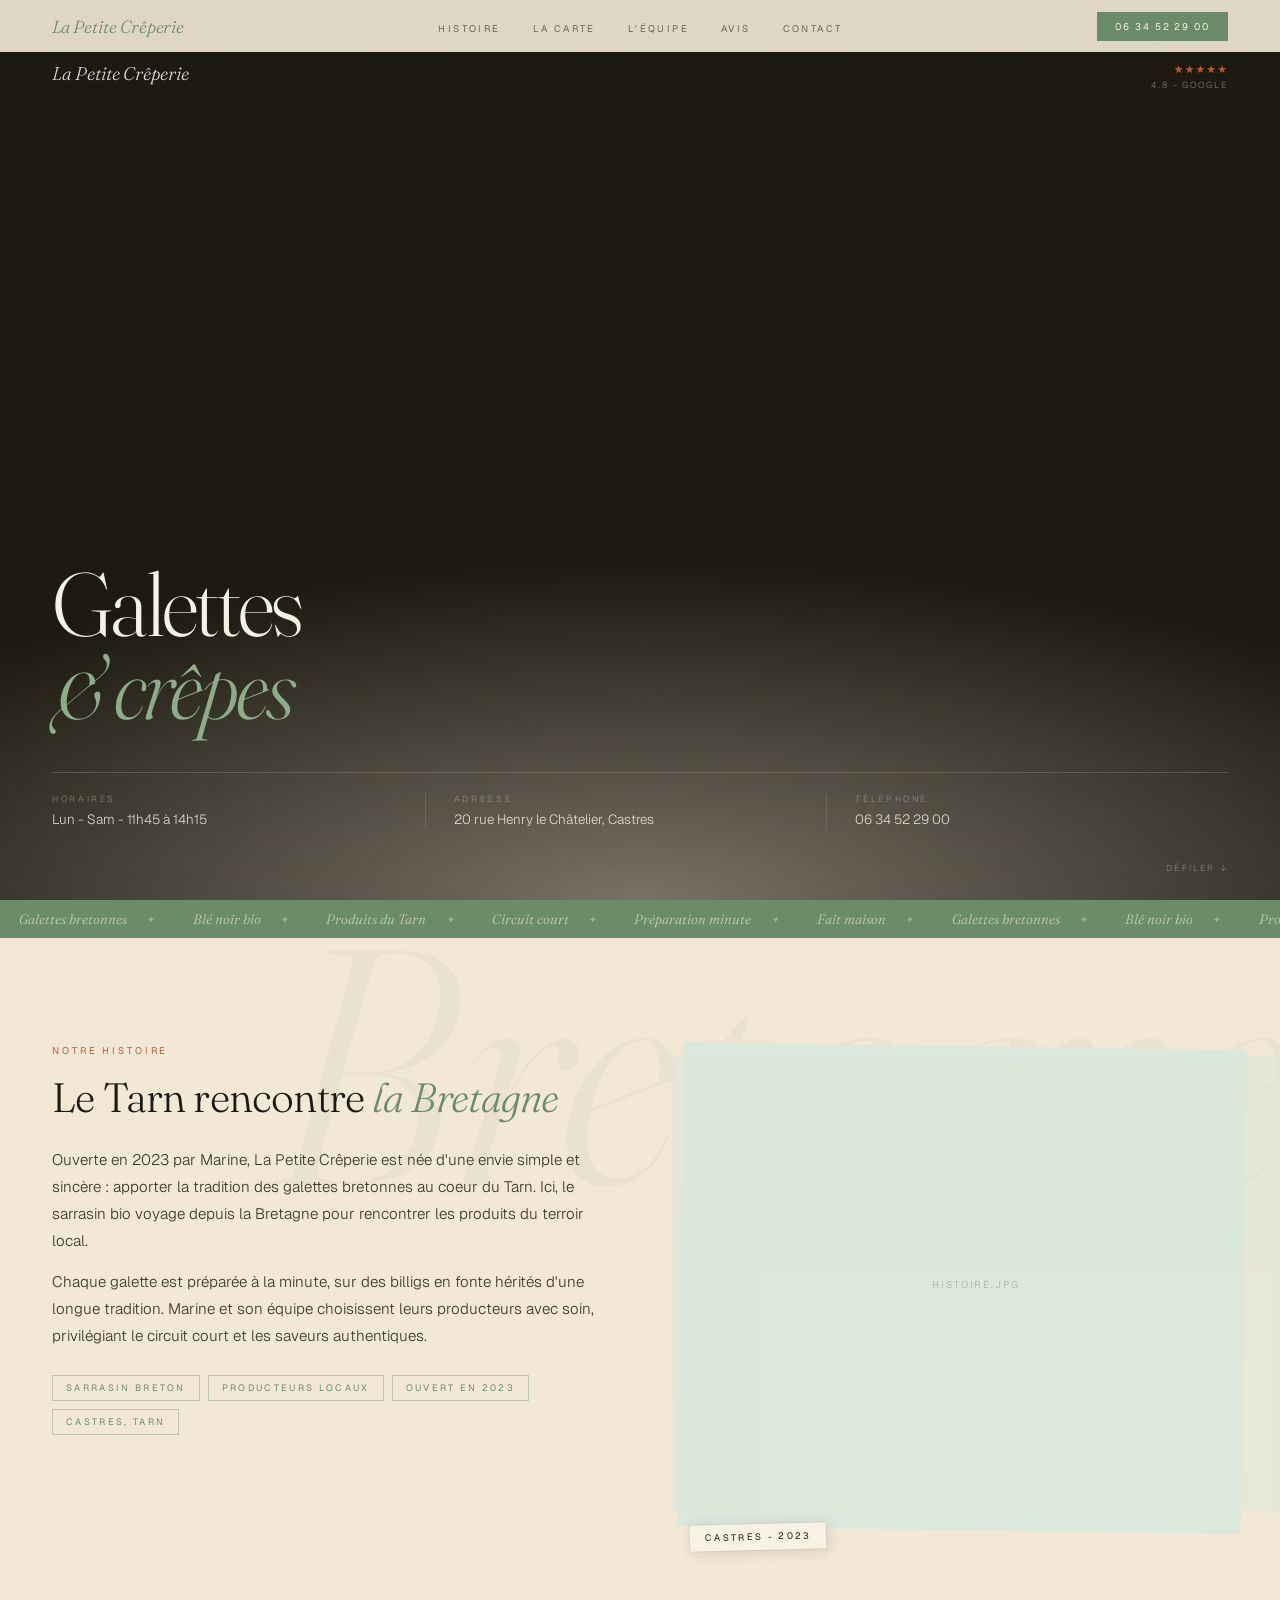
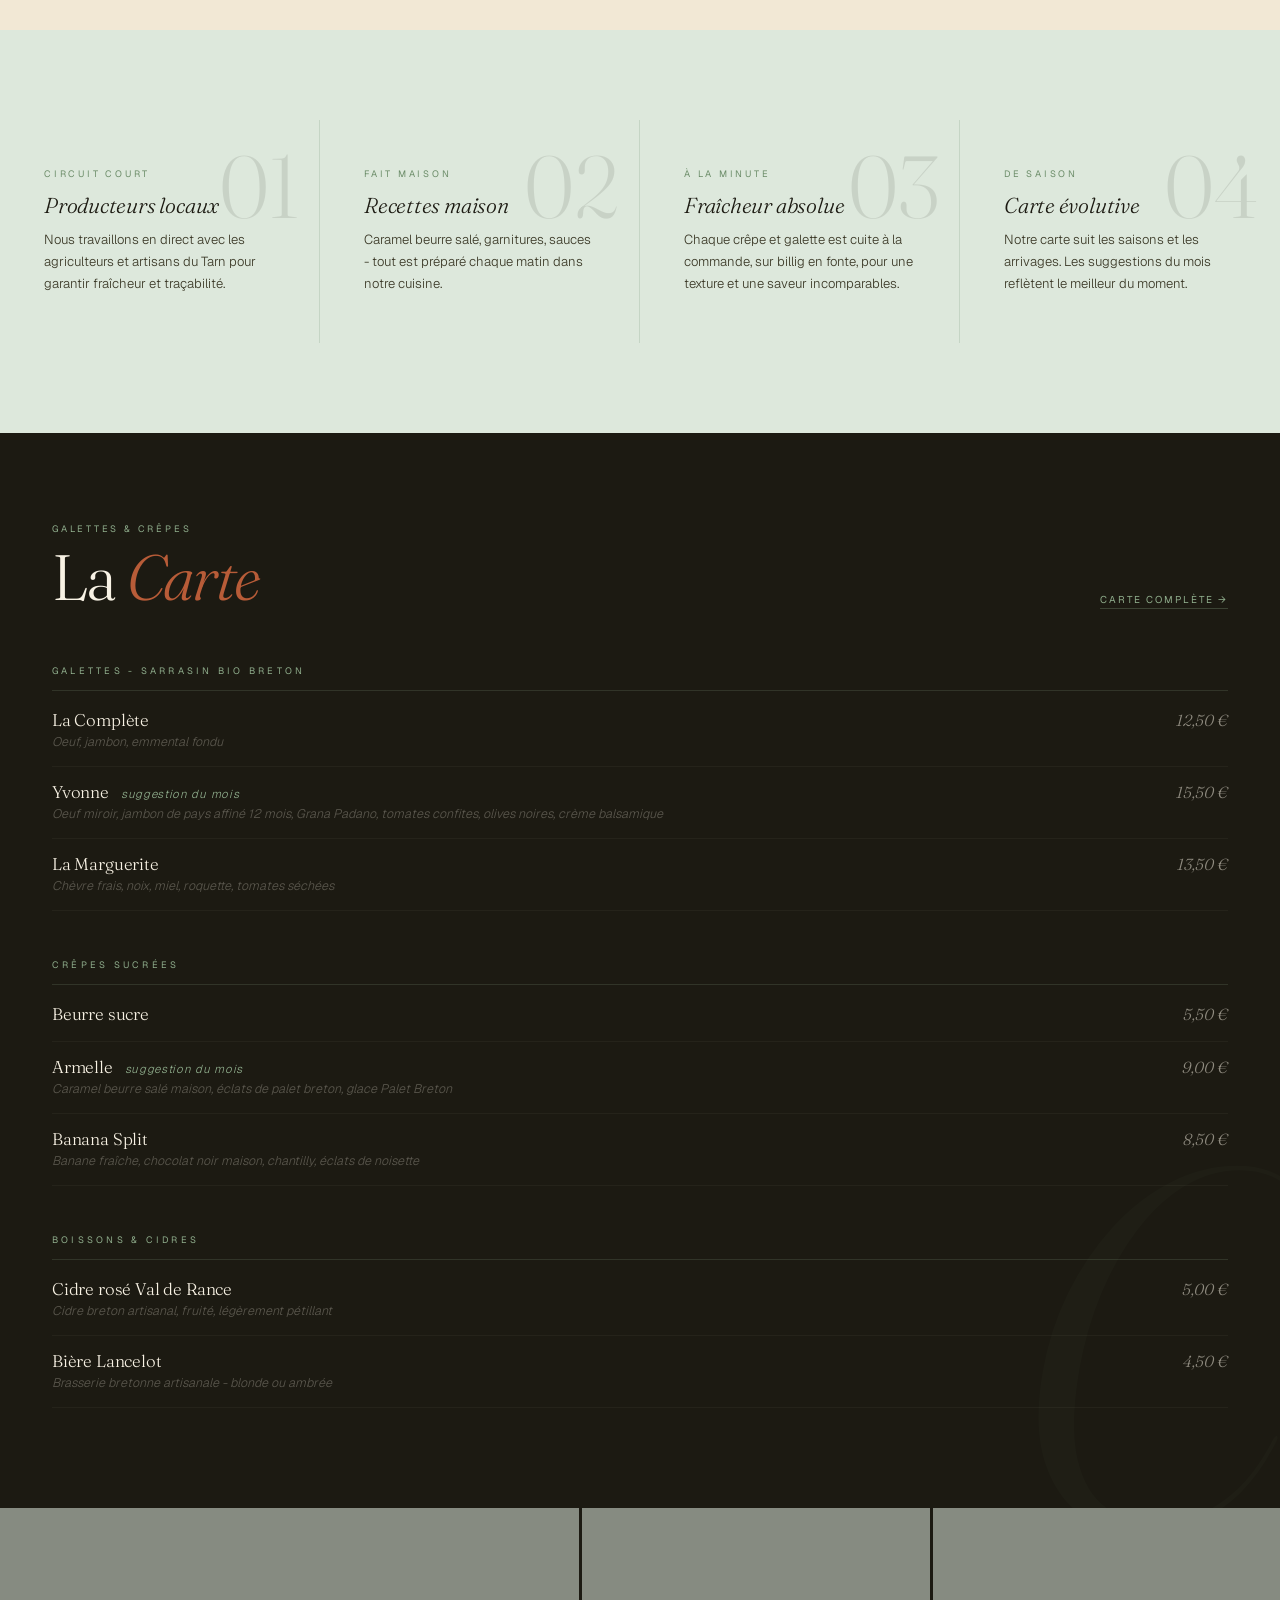
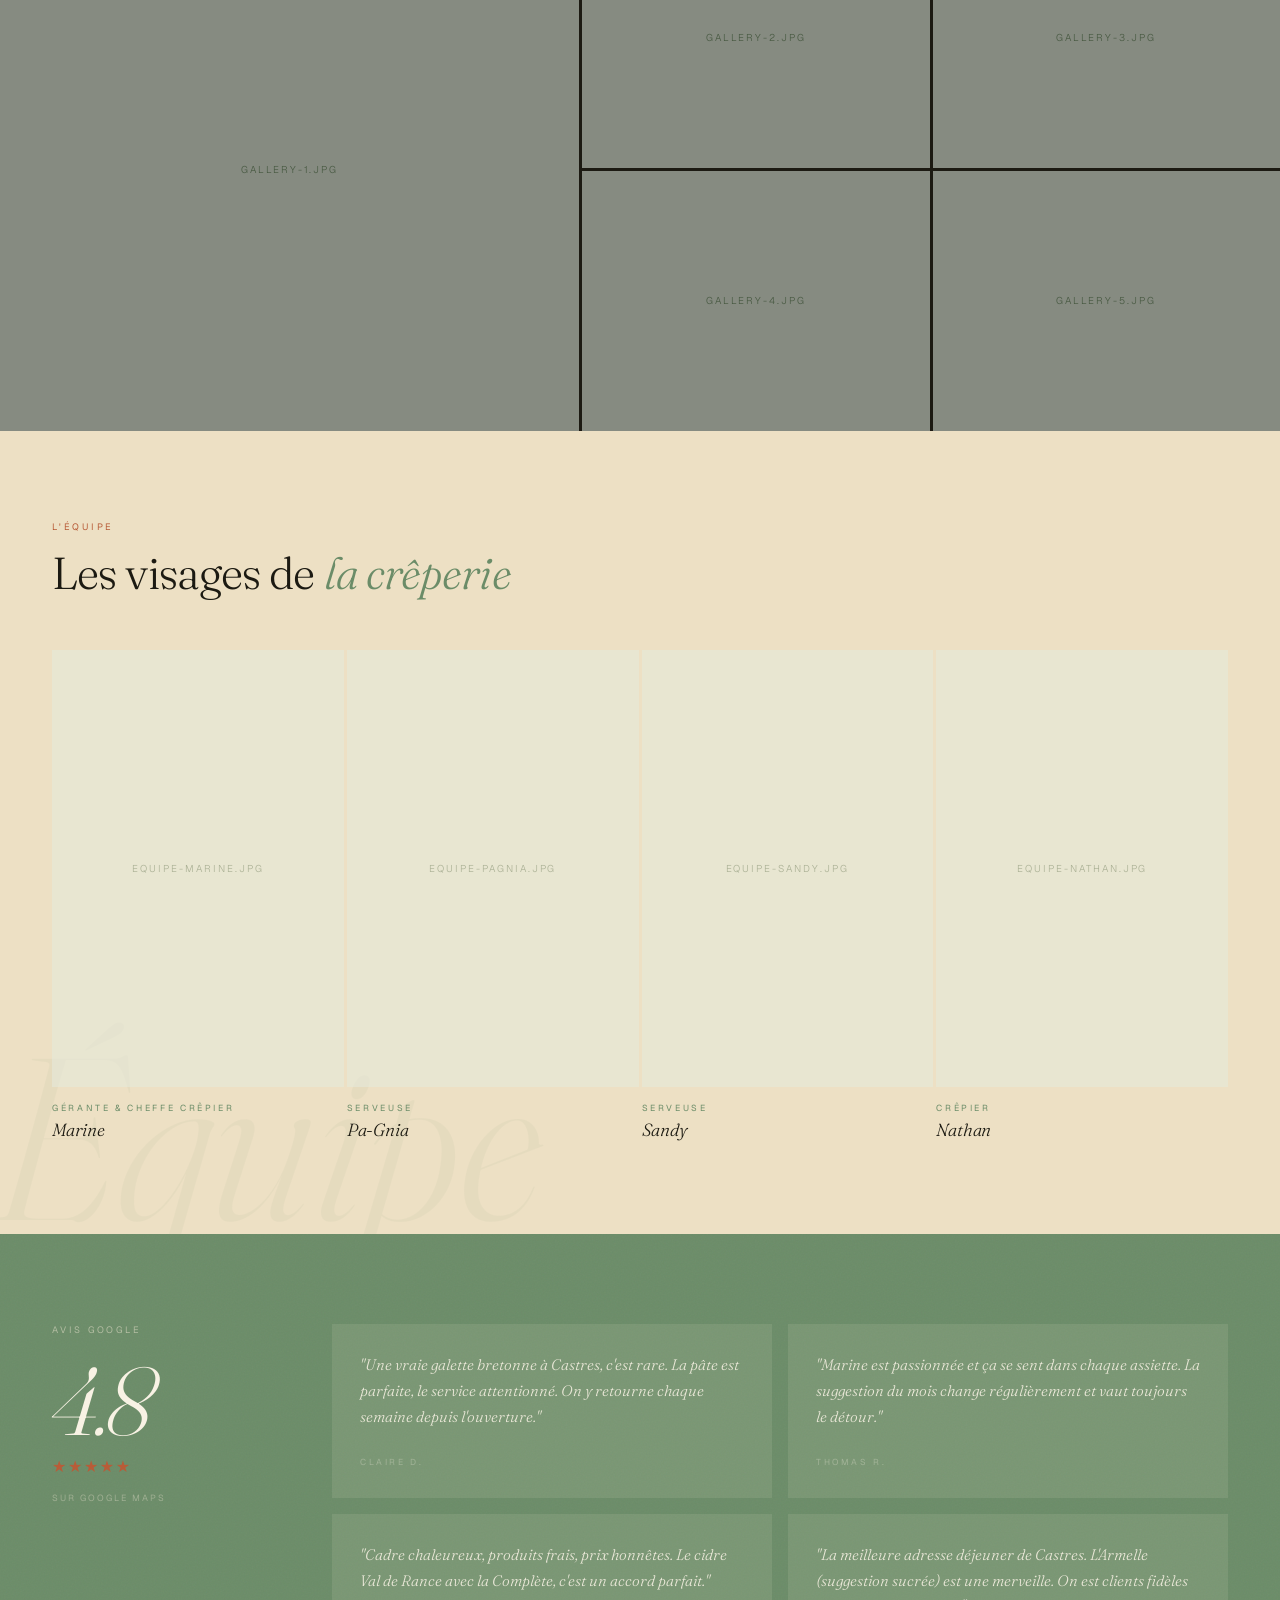
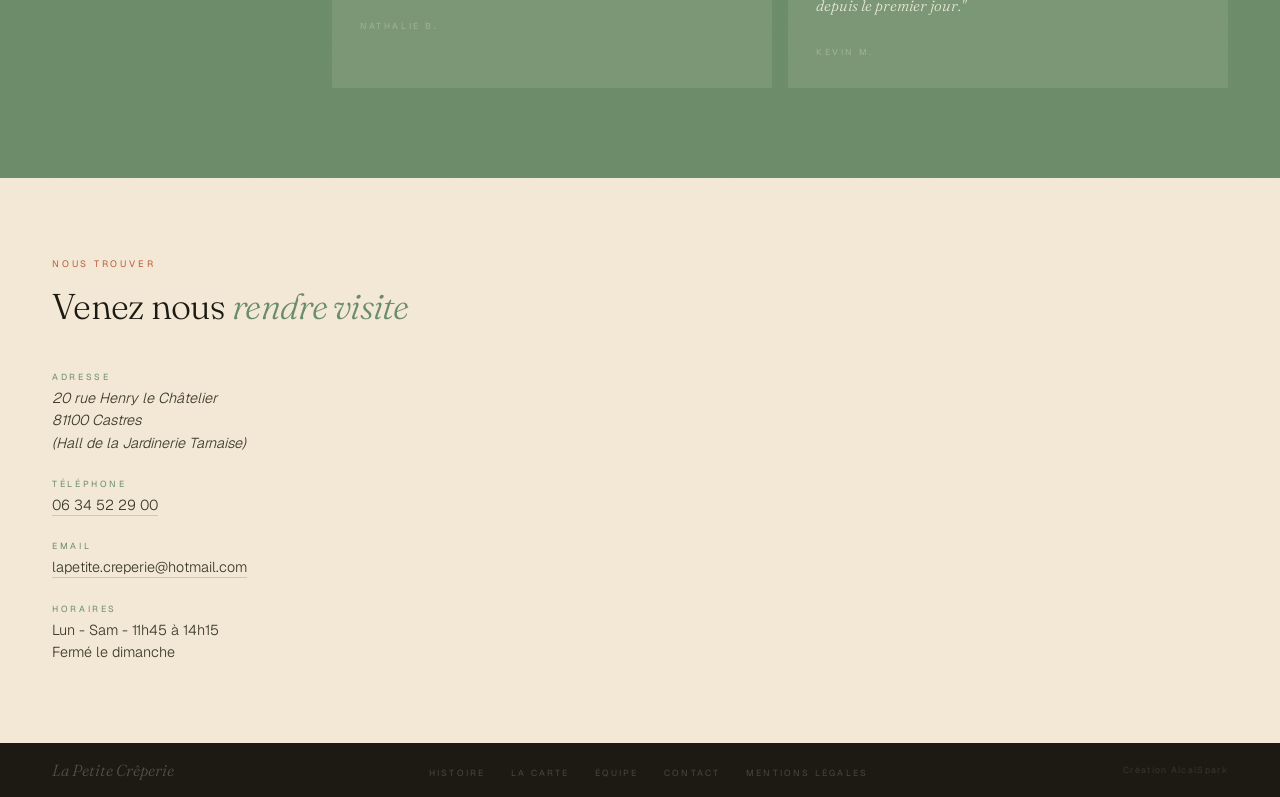
==== index.html @ ef8b650a "Création du site vitrine La Petite Crêperie Site statique complet (HTML5/CSS3/JS vanilla) pour la cr" ====
<!DOCTYPE html>
<html lang="fr">
<head>
  <meta charset="UTF-8">
  <meta name="viewport" content="width=device-width, initial-scale=1.0">
  <meta name="description" content="La Petite Crêperie - Galettes bretonnes au sarrasin bio et crêpes sucrées artisanales à Castres (Tarn). Produits locaux, fait maison, circuit court. Ouvert lundi-samedi 11h45-14h15.">
  <title>La Petite Crêperie - Galettes &amp; Crêpes artisanales à Castres</title>
  <link rel="preconnect" href="https://fonts.googleapis.com">
  <link rel="preconnect" href="https://fonts.gstatic.com" crossorigin>
  <link href="https://fonts.googleapis.com/css2?family=Fraunces:ital,opsz,wght@0,9..144,300;1,9..144,300&family=Geist:wght@200;300;400&display=swap" rel="stylesheet">
  <link rel="stylesheet" href="style.css">
</head>
<body>

  <!-- Grain overlay (SVG feTurbulence inline) -->
  <div class="grain" aria-hidden="true">
    <svg xmlns="http://www.w3.org/2000/svg" width="100%" height="100%" preserveAspectRatio="none">
      <filter id="grain-filter" x="0%" y="0%" width="100%" height="100%">
        <feTurbulence type="fractalNoise" baseFrequency="0.65" numOctaves="3" stitchTiles="stitch" result="noise"/>
        <feColorMatrix type="saturate" values="0" in="noise"/>
      </filter>
      <rect width="100%" height="100%" filter="url(#grain-filter)"/>
    </svg>
  </div>

  <!-- =====================================================
       NAVIGATION - VERSION HAUT
       ===================================================== -->
  <nav class="nav" id="nav" aria-label="Navigation principale">
    <a href="/" class="nav__logo">La Petite Crêperie</a>
    <ul class="nav__links">
      <li><a href="#histoire">Histoire</a></li>
      <li><a href="#carte">La Carte</a></li>
      <li><a href="#equipe">L'équipe</a></li>
      <li><a href="#avis">Avis</a></li>
      <li><a href="#contact">Contact</a></li>
    </ul>
    <a href="tel:0634522900" class="nav__cta" aria-label="Appeler le 06 34 52 29 00">06 34 52 29 00</a>
  </nav>

  <!-- =====================================================
       HERO
       ===================================================== -->
  <section class="hero" id="hero" aria-label="Accueil">
    <div class="hero__bg" id="hero-bg" role="img" aria-label="Galette sarrasin sur billig en fonte"></div>
    <div class="hero__vignette" aria-hidden="true"></div>

    <div class="hero__brand" aria-hidden="true">
      <span class="hero__brand-name">La Petite Crêperie</span>
    </div>

    <div class="hero__score" aria-label="Note client 4,8 sur 5 étoiles Google">
      <div class="hero__score-stars" aria-hidden="true">&#9733;&#9733;&#9733;&#9733;&#9733;</div>
      <div class="hero__score-text">4.8 - Google</div>
    </div>

    <div class="hero__content">
      <h1 class="hero__title">
        <span class="hero__title-main">Galettes</span>
        <span class="hero__title-sub">&amp; crêpes</span>
      </h1>

      <div class="hero__infos" role="list" aria-label="Informations pratiques">
        <div class="hero__info" role="listitem">
          <div class="hero__info-label">Horaires</div>
          <div class="hero__info-value">Lun - Sam - 11h45 à 14h15</div>
        </div>
        <div class="hero__info" role="listitem">
          <div class="hero__info-label">Adresse</div>
          <div class="hero__info-value">20 rue Henry le Châtelier, Castres</div>
        </div>
        <div class="hero__info" role="listitem">
          <div class="hero__info-label">Téléphone</div>
          <div class="hero__info-value"><a href="tel:0634522900">06 34 52 29 00</a></div>
        </div>
      </div>
    </div>

    <span class="hero__scroll" aria-hidden="true">Défiler ↓</span>
  </section>

  <!-- =====================================================
       RUBAN ANIMÉ
       ===================================================== -->
  <div class="ruban" aria-hidden="true">
    <div class="ruban__track">
      <span class="ruban__item">Galettes bretonnes <span class="ruban__sep">✦</span></span>
      <span class="ruban__item">Blé noir bio <span class="ruban__sep">✦</span></span>
      <span class="ruban__item">Produits du Tarn <span class="ruban__sep">✦</span></span>
      <span class="ruban__item">Circuit court <span class="ruban__sep">✦</span></span>
      <span class="ruban__item">Préparation minute <span class="ruban__sep">✦</span></span>
      <span class="ruban__item">Fait maison <span class="ruban__sep">✦</span></span>
      <span class="ruban__item">Galettes bretonnes <span class="ruban__sep">✦</span></span>
      <span class="ruban__item">Blé noir bio <span class="ruban__sep">✦</span></span>
      <span class="ruban__item">Produits du Tarn <span class="ruban__sep">✦</span></span>
      <span class="ruban__item">Circuit court <span class="ruban__sep">✦</span></span>
      <span class="ruban__item">Préparation minute <span class="ruban__sep">✦</span></span>
      <span class="ruban__item">Fait maison <span class="ruban__sep">✦</span></span>
    </div>
  </div>

  <!-- =====================================================
       HISTOIRE
       ===================================================== -->
  <section class="histoire" id="histoire" aria-label="Notre histoire">
    <div class="histoire__watermark" aria-hidden="true">Bretagne</div>
    <div class="histoire__grid">

      <div class="histoire__content">
        <span class="histoire__kicker sr">Notre histoire</span>
        <h2 class="histoire__titre sr d1">Le Tarn rencontre <em>la Bretagne</em></h2>
        <p class="histoire__texte sr d2">Ouverte en 2023 par Marine, La Petite Crêperie est née d'une envie simple et sincère : apporter la tradition des galettes bretonnes au coeur du Tarn. Ici, le sarrasin bio voyage depuis la Bretagne pour rencontrer les produits du terroir local.</p>
        <p class="histoire__texte sr d3">Chaque galette est préparée à la minute, sur des billigs en fonte hérités d'une longue tradition. Marine et son équipe choisissent leurs producteurs avec soin, privilégiant le circuit court et les saveurs authentiques.</p>
        <div class="histoire__pills sr d3">
          <span class="histoire__pill">Sarrasin breton</span>
          <span class="histoire__pill">Producteurs locaux</span>
          <span class="histoire__pill">Ouvert en 2023</span>
          <span class="histoire__pill">Castres, Tarn</span>
        </div>
      </div>

      <div class="histoire__photo-wrap sr-right">
        <div class="histoire__photo">
          <!-- Remplacer par : <img src="images/histoire.jpg" alt="Galette sarrasin préparée à la minute sur billig en fonte" loading="lazy"> -->
          <div class="img-placeholder" role="img" aria-label="Galette sarrasin préparée à la minute sur billig en fonte">histoire.jpg</div>
        </div>
        <span class="histoire__etiquette">Castres - 2023</span>
      </div>

    </div>
  </section>

  <!-- =====================================================
       VALEURS
       ===================================================== -->
  <section class="valeurs" aria-label="Nos engagements">
    <div class="valeurs__grid">

      <div class="valeurs__item sr">
        <span class="valeurs__num" aria-hidden="true">01</span>
        <span class="valeurs__label">Circuit court</span>
        <h3 class="valeurs__titre">Producteurs locaux</h3>
        <p class="valeurs__desc">Nous travaillons en direct avec les agriculteurs et artisans du Tarn pour garantir fraîcheur et traçabilité.</p>
      </div>

      <div class="valeurs__item sr d1">
        <span class="valeurs__num" aria-hidden="true">02</span>
        <span class="valeurs__label">Fait maison</span>
        <h3 class="valeurs__titre">Recettes maison</h3>
        <p class="valeurs__desc">Caramel beurre salé, garnitures, sauces - tout est préparé chaque matin dans notre cuisine.</p>
      </div>

      <div class="valeurs__item sr d2">
        <span class="valeurs__num" aria-hidden="true">03</span>
        <span class="valeurs__label">À la minute</span>
        <h3 class="valeurs__titre">Fraîcheur absolue</h3>
        <p class="valeurs__desc">Chaque crêpe et galette est cuite à la commande, sur billig en fonte, pour une texture et une saveur incomparables.</p>
      </div>

      <div class="valeurs__item sr d3">
        <span class="valeurs__num" aria-hidden="true">04</span>
        <span class="valeurs__label">De saison</span>
        <h3 class="valeurs__titre">Carte évolutive</h3>
        <p class="valeurs__desc">Notre carte suit les saisons et les arrivages. Les suggestions du mois reflètent le meilleur du moment.</p>
      </div>

    </div>
  </section>

  <!-- =====================================================
       LA CARTE
       ===================================================== -->
  <section class="carte" id="carte" aria-label="La carte">
    <div class="carte__watermark" aria-hidden="true">C</div>
    <div class="carte__inner">

      <div class="carte__header">
        <div class="carte__header-left">
          <span class="carte__kicker sr">Galettes &amp; Crêpes</span>
          <h2 class="carte__titre sr d1">La <em>Carte</em></h2>
        </div>
        <a href="#" class="carte__lien sr" aria-label="Voir la carte complète">Carte complète →</a>
      </div>

      <div class="carte__categories">

        <div class="carte__cat sr">
          <h3 class="carte__cat-title">Galettes - sarrasin bio breton</h3>
          <ul class="carte__plats">
            <li class="carte__plat">
              <div class="carte__plat-info">
                <div class="carte__plat-nom">La Complète</div>
                <div class="carte__plat-desc">Oeuf, jambon, emmental fondu</div>
              </div>
              <span class="carte__plat-prix">12,50 €</span>
            </li>
            <li class="carte__plat">
              <div class="carte__plat-info">
                <div class="carte__plat-nom">Yvonne <em>suggestion du mois</em></div>
                <div class="carte__plat-desc">Oeuf miroir, jambon de pays affiné 12 mois, Grana Padano, tomates confites, olives noires, crème balsamique</div>
              </div>
              <span class="carte__plat-prix">15,50 €</span>
            </li>
            <li class="carte__plat">
              <div class="carte__plat-info">
                <div class="carte__plat-nom">La Marguerite</div>
                <div class="carte__plat-desc">Chèvre frais, noix, miel, roquette, tomates séchées</div>
              </div>
              <span class="carte__plat-prix">13,50 €</span>
            </li>
          </ul>
        </div>

        <div class="carte__cat sr d1">
          <h3 class="carte__cat-title">Crêpes sucrées</h3>
          <ul class="carte__plats">
            <li class="carte__plat">
              <div class="carte__plat-info">
                <div class="carte__plat-nom">Beurre sucre</div>
                <div class="carte__plat-desc"></div>
              </div>
              <span class="carte__plat-prix">5,50 €</span>
            </li>
            <li class="carte__plat">
              <div class="carte__plat-info">
                <div class="carte__plat-nom">Armelle <em>suggestion du mois</em></div>
                <div class="carte__plat-desc">Caramel beurre salé maison, éclats de palet breton, glace Palet Breton</div>
              </div>
              <span class="carte__plat-prix">9,00 €</span>
            </li>
            <li class="carte__plat">
              <div class="carte__plat-info">
                <div class="carte__plat-nom">Banana Split</div>
                <div class="carte__plat-desc">Banane fraîche, chocolat noir maison, chantilly, éclats de noisette</div>
              </div>
              <span class="carte__plat-prix">8,50 €</span>
            </li>
          </ul>
        </div>

        <div class="carte__cat sr d2">
          <h3 class="carte__cat-title">Boissons &amp; Cidres</h3>
          <ul class="carte__plats">
            <li class="carte__plat">
              <div class="carte__plat-info">
                <div class="carte__plat-nom">Cidre rosé Val de Rance</div>
                <div class="carte__plat-desc">Cidre breton artisanal, fruité, légèrement pétillant</div>
              </div>
              <span class="carte__plat-prix">5,00 €</span>
            </li>
            <li class="carte__plat">
              <div class="carte__plat-info">
                <div class="carte__plat-nom">Bière Lancelot</div>
                <div class="carte__plat-desc">Brasserie bretonne artisanale - blonde ou ambrée</div>
              </div>
              <span class="carte__plat-prix">4,50 €</span>
            </li>
          </ul>
        </div>

      </div>
    </div>
  </section>

  <!-- =====================================================
       GALERIE
       ===================================================== -->
  <section class="galerie" aria-label="Galerie photos">
    <div class="galerie__item">
      <!-- Remplacer par : <img src="images/gallery-1.jpg" alt="Galette complète sur billig en fonte" loading="lazy"> -->
      <div class="img-placeholder" role="img" aria-label="Galette complète sur billig en fonte">gallery-1.jpg</div>
    </div>
    <div class="galerie__item">
      <!-- Remplacer par : <img src="images/gallery-2.jpg" alt="Intérieur chaleureux de la crêperie" loading="lazy"> -->
      <div class="img-placeholder" role="img" aria-label="Intérieur chaleureux de la crêperie">gallery-2.jpg</div>
    </div>
    <div class="galerie__item">
      <!-- Remplacer par : <img src="images/gallery-3.jpg" alt="Crêpe sucrée caramel beurre salé" loading="lazy"> -->
      <div class="img-placeholder" role="img" aria-label="Crêpe sucrée caramel beurre salé">gallery-3.jpg</div>
    </div>
    <div class="galerie__item">
      <!-- Remplacer par : <img src="images/gallery-4.jpg" alt="Cidre breton et galettes en terrasse" loading="lazy"> -->
      <div class="img-placeholder" role="img" aria-label="Cidre breton et galettes en terrasse">gallery-4.jpg</div>
    </div>
    <div class="galerie__item">
      <!-- Remplacer par : <img src="images/gallery-5.jpg" alt="Détail des garnitures fraîches" loading="lazy"> -->
      <div class="img-placeholder" role="img" aria-label="Détail des garnitures fraîches">gallery-5.jpg</div>
    </div>
  </section>

  <!-- =====================================================
       ÉQUIPE
       ===================================================== -->
  <section class="equipe" id="equipe" aria-label="Notre équipe">
    <div class="equipe__watermark" aria-hidden="true">Équipe</div>
    <div class="equipe__header">
      <span class="equipe__kicker sr">L'équipe</span>
      <h2 class="equipe__titre sr d1">Les visages de <em>la crêperie</em></h2>
    </div>
    <div class="equipe__grid">

      <div class="equipe__card sr">
        <div class="equipe__photo-wrap">
          <!-- Remplacer par : <img class="equipe__photo" src="images/equipe-marine.jpg" alt="Marine, gérante et cheffe crêpier" loading="lazy"> -->
          <div class="img-placeholder equipe__photo" role="img" aria-label="Marine, gérante et cheffe crêpier">equipe-marine.jpg</div>
        </div>
        <div class="equipe__info">
          <span class="equipe__role">Gérante &amp; Cheffe crêpier</span>
          <span class="equipe__nom">Marine</span>
        </div>
      </div>

      <div class="equipe__card sr d1">
        <div class="equipe__photo-wrap">
          <!-- Remplacer par : <img class="equipe__photo" src="images/equipe-pagnia.jpg" alt="Pa-Gnia, serveuse" loading="lazy"> -->
          <div class="img-placeholder equipe__photo" role="img" aria-label="Pa-Gnia, serveuse">equipe-pagnia.jpg</div>
        </div>
        <div class="equipe__info">
          <span class="equipe__role">Serveuse</span>
          <span class="equipe__nom">Pa-Gnia</span>
        </div>
      </div>

      <div class="equipe__card sr d2">
        <div class="equipe__photo-wrap">
          <!-- Remplacer par : <img class="equipe__photo" src="images/equipe-sandy.jpg" alt="Sandy, serveuse" loading="lazy"> -->
          <div class="img-placeholder equipe__photo" role="img" aria-label="Sandy, serveuse">equipe-sandy.jpg</div>
        </div>
        <div class="equipe__info">
          <span class="equipe__role">Serveuse</span>
          <span class="equipe__nom">Sandy</span>
        </div>
      </div>

      <div class="equipe__card sr d3">
        <div class="equipe__photo-wrap">
          <!-- Remplacer par : <img class="equipe__photo" src="images/equipe-nathan.jpg" alt="Nathan, crêpier" loading="lazy"> -->
          <div class="img-placeholder equipe__photo" role="img" aria-label="Nathan, crêpier">equipe-nathan.jpg</div>
        </div>
        <div class="equipe__info">
          <span class="equipe__role">Crêpier</span>
          <span class="equipe__nom">Nathan</span>
        </div>
      </div>

    </div>
  </section>

  <!-- =====================================================
       AVIS CLIENTS
       ===================================================== -->
  <section class="avis" id="avis" aria-label="Avis clients">
    <div class="avis__inner">

      <div class="avis__score-col">
        <span class="avis__kicker">Avis Google</span>
        <div class="avis__note sr" aria-label="Note de 4,8 sur 5">4.8</div>
        <div class="avis__etoiles" aria-hidden="true">&#9733;&#9733;&#9733;&#9733;&#9733;</div>
        <span class="avis__source">Sur Google Maps</span>
      </div>

      <div class="avis__grid">
        <div class="avis__card sr">
          <p class="avis__text">"Une vraie galette bretonne à Castres, c'est rare. La pâte est parfaite, le service attentionné. On y retourne chaque semaine depuis l'ouverture."</p>
          <span class="avis__auteur">Claire D.</span>
        </div>
        <div class="avis__card sr d1">
          <p class="avis__text">"Marine est passionnée et ça se sent dans chaque assiette. La suggestion du mois change régulièrement et vaut toujours le détour."</p>
          <span class="avis__auteur">Thomas R.</span>
        </div>
        <div class="avis__card sr d2">
          <p class="avis__text">"Cadre chaleureux, produits frais, prix honnêtes. Le cidre Val de Rance avec la Complète, c'est un accord parfait."</p>
          <span class="avis__auteur">Nathalie B.</span>
        </div>
        <div class="avis__card sr d3">
          <p class="avis__text">"La meilleure adresse déjeuner de Castres. L'Armelle (suggestion sucrée) est une merveille. On est clients fidèles depuis le premier jour."</p>
          <span class="avis__auteur">Kevin M.</span>
        </div>
      </div>

    </div>
  </section>

  <!-- =====================================================
       CONTACT
       ===================================================== -->
  <section class="contact" id="contact" aria-label="Nous trouver">

    <div class="contact__info">
      <span class="contact__kicker sr">Nous trouver</span>
      <h2 class="contact__titre sr d1">Venez nous <em>rendre visite</em></h2>
      <ul class="contact__liste" role="list">
        <li>
          <div class="contact__item-label">Adresse</div>
          <address class="contact__item-value">20 rue Henry le Châtelier<br>81100 Castres<br>(Hall de la Jardinerie Tarnaise)</address>
        </li>
        <li>
          <div class="contact__item-label">Téléphone</div>
          <div class="contact__item-value"><a href="tel:0634522900">06 34 52 29 00</a></div>
        </li>
        <li>
          <div class="contact__item-label">Email</div>
          <div class="contact__item-value"><a href="mailto:lapetite.creperie@hotmail.com">lapetite.creperie@hotmail.com</a></div>
        </li>
        <li>
          <div class="contact__item-label">Horaires</div>
          <div class="contact__item-value">Lun - Sam - 11h45 à 14h15<br>Fermé le dimanche</div>
        </li>
      </ul>
    </div>

    <div class="contact__map">
      <iframe
        src="https://maps.google.com/maps?hl=fr&q=20+rue+Henry+le+Chatelier+81100+Castres&ie=UTF8&output=embed"
        title="Localisation La Petite Crêperie - 20 rue Henry le Châtelier, Castres"
        loading="lazy"
        allowfullscreen
        referrerpolicy="no-referrer-when-downgrade"
      ></iframe>
    </div>

  </section>

  <!-- =====================================================
       FOOTER
       ===================================================== -->
  <footer class="footer" aria-label="Pied de page">
    <span class="footer__logo">La Petite Crêperie</span>
    <ul class="footer__nav" role="list">
      <li><a href="#histoire">Histoire</a></li>
      <li><a href="#carte">La Carte</a></li>
      <li><a href="#equipe">Équipe</a></li>
      <li><a href="#contact">Contact</a></li>
      <li><a href="mentions-legales.html">Mentions légales</a></li>
    </ul>
    <p class="footer__credit">Création <a href="#" rel="noopener noreferrer">AlcalSpark</a></p>
  </footer>

  <script src="main.js"></script>
</body>
</html>
---- style.css ----
/* ============================================================
   LA PETITE CRÊPERIE — style.css
   ============================================================ */

/* 1. RESET & VARIABLES
   ---------------------------------------------------------- */
*, *::before, *::after { box-sizing: border-box; margin: 0; padding: 0; }

:root {
  --creme:     #f2e8d5;
  --creme-d:   #e5d5b8;
  --parchemin: #ede0c4;
  --vert:      #6b8c68;
  --vert-p:    #8fad8c;
  --vert-bg:   #dde8dc;
  --terra:     #b85c38;
  --encre:     #1c1a12;
  --encre-m:   #3a3826;
  --blanc:     #f8f2e4;
}

/* 2. BASE
   ---------------------------------------------------------- */
html { scroll-behavior: smooth; }

body {
  font-family: 'Geist', 'Inter', system-ui, sans-serif;
  font-weight: 300;
  background: var(--creme);
  color: var(--encre);
  overflow-x: hidden;
  -webkit-font-smoothing: antialiased;
}

a { text-decoration: none; color: inherit; }

img {
  display: block;
  max-width: 100%;
  filter: sepia(0.08) saturate(0.85);
  transition: filter 0.6s ease;
}

img:hover { filter: sepia(0) saturate(1); }

/* 3. GRAIN OVERLAY
   ---------------------------------------------------------- */
.grain {
  position: fixed;
  inset: 0;
  pointer-events: none;
  z-index: 9999;
  opacity: 0.03;
  mix-blend-mode: multiply;
}

.grain svg { width: 100%; height: 100%; }

/* 4. SCROLL REVEAL
   ---------------------------------------------------------- */
.sr {
  opacity: 0;
  transform: translateY(24px);
  transition: opacity 0.7s ease, transform 0.7s ease;
}

.sr-left {
  opacity: 0;
  transform: translateX(-32px);
  transition: opacity 0.7s ease, transform 0.7s ease;
}

.sr-right {
  opacity: 0;
  transform: translateX(32px);
  transition: opacity 0.7s ease, transform 0.7s ease;
}

.sr.visible, .sr-left.visible, .sr-right.visible {
  opacity: 1;
  transform: translate(0, 0);
}

.d1 { transition-delay: 0.1s; }
.d2 { transition-delay: 0.2s; }
.d3 { transition-delay: 0.3s; }

/* 5. IMAGE PLACEHOLDERS
   ---------------------------------------------------------- */
.img-placeholder {
  background: var(--vert-bg);
  display: flex;
  align-items: center;
  justify-content: center;
  width: 100%;
  height: 100%;
  color: var(--vert);
  font-family: 'Geist', system-ui, sans-serif;
  font-size: 0.62rem;
  letter-spacing: 0.2em;
  text-transform: uppercase;
  opacity: 0.55;
  transition: filter 0.6s ease;
}

/* ============================================================
   NAVIGATION - VERSION HAUT
   ============================================================ */
.nav {
  position: fixed;
  top: 0; left: 0; right: 0;
  height: 52px;
  display: flex;
  align-items: center;
  justify-content: space-between;
  padding: 0 52px;
  background: rgba(242, 232, 213, 0.92);
  backdrop-filter: blur(10px);
  -webkit-backdrop-filter: blur(10px);
  z-index: 100;
  transition: box-shadow 0.3s ease;
}

.nav.scrolled {
  box-shadow: 0 1px 22px rgba(28, 26, 18, 0.09);
}

.nav__logo {
  font-family: 'Fraunces', Georgia, serif;
  font-weight: 300;
  font-style: italic;
  font-size: 1.1rem;
  letter-spacing: -0.01em;
  color: var(--vert);
}

.nav__links {
  display: flex;
  gap: 2rem;
  list-style: none;
}

.nav__links a {
  font-family: 'Geist', system-ui, sans-serif;
  font-size: 0.6rem;
  font-weight: 400;
  letter-spacing: 0.25em;
  text-transform: uppercase;
  color: var(--encre);
  opacity: 0.6;
  transition: opacity 0.2s;
}

.nav__links a:hover { opacity: 1; }

.nav__cta {
  font-family: 'Geist', system-ui, sans-serif;
  font-size: 0.6rem;
  font-weight: 400;
  letter-spacing: 0.2em;
  text-transform: uppercase;
  color: var(--blanc);
  background: var(--vert);
  padding: 8px 18px;
  transition: background 0.25s;
}

.nav__cta:hover { background: var(--terra); }

/* ============================================================
   NAVIGATION - VERSION BAS
   ============================================================ */
.nav-bas {
  position: fixed;
  bottom: 0; left: 0; right: 0;
  height: 72px;
  display: flex;
  align-items: center;
  justify-content: space-between;
  padding: 0 52px;
  background: var(--encre);
  border-top: 1px solid rgba(248, 242, 228, 0.07);
  z-index: 100;
}

.nav-bas__logo {
  font-family: 'Fraunces', Georgia, serif;
  font-weight: 300;
  font-style: italic;
  font-size: 1.05rem;
  color: var(--blanc);
  opacity: 0.65;
  white-space: nowrap;
}

.nav-bas__links {
  display: flex;
  flex: 1;
  justify-content: center;
  list-style: none;
  gap: 0;
}

.nav-bas__links li { flex: 0 1 80px; }

.nav-bas__links a {
  display: flex;
  flex-direction: column;
  align-items: center;
  gap: 4px;
  padding: 10px 14px;
  color: var(--blanc);
  opacity: 0.45;
  transition: opacity 0.2s;
}

.nav-bas__links a:hover { opacity: 1; }

.nav-bas__icon {
  font-size: 0.82rem;
  line-height: 1;
}

.nav-bas__label {
  font-family: 'Geist', system-ui, sans-serif;
  font-size: 0.48rem;
  letter-spacing: 0.2em;
  text-transform: uppercase;
}

.nav-bas__cta {
  font-family: 'Geist', system-ui, sans-serif;
  font-size: 0.6rem;
  font-weight: 400;
  letter-spacing: 0.2em;
  text-transform: uppercase;
  color: var(--blanc);
  background: var(--vert);
  padding: 9px 20px;
  white-space: nowrap;
  transition: background 0.25s;
}

.nav-bas__cta:hover { background: var(--terra); }

body.has-nav-bas { padding-bottom: 72px; }

/* ============================================================
   HERO
   ============================================================ */
.hero {
  position: relative;
  height: 100vh;
  min-height: 600px;
  display: flex;
  flex-direction: column;
  justify-content: flex-end;
  overflow: hidden;
}

.hero__bg {
  position: absolute;
  inset: 0;
  background-color: #2a2515;
  background-image: url('images/hero.jpg');
  background-size: cover;
  background-position: center;
  filter: saturate(0.82) brightness(0.68);
  transform: scale(1.06);
  transform-origin: center;
  will-change: transform;
}

.hero.loaded .hero__bg {
  transform: scale(1);
  transition: transform 12s ease;
}

.hero__vignette {
  position: absolute;
  inset: 0;
  background:
    radial-gradient(ellipse 110% 55% at 50% 100%, rgba(242, 232, 213, 0.42) 0%, transparent 68%),
    linear-gradient(to bottom, rgba(28, 26, 18, 0.58) 0%, transparent 36%),
    linear-gradient(to top, rgba(28, 26, 18, 0.74) 0%, transparent 52%);
  z-index: 1;
}

.hero::after {
  content: '';
  position: absolute;
  inset: 0;
  background-image: url("data:image/svg+xml,%3Csvg xmlns='http://www.w3.org/2000/svg' width='200' height='200'%3E%3Cfilter id='n'%3E%3CfeTurbulence type='fractalNoise' baseFrequency='0.75' numOctaves='4' stitchTiles='stitch'/%3E%3C/filter%3E%3Crect width='200' height='200' filter='url(%23n)'/%3E%3C/svg%3E");
  mix-blend-mode: overlay;
  opacity: 0.08;
  z-index: 2;
  pointer-events: none;
}

.hero__brand {
  position: absolute;
  top: 62px;
  left: 52px;
  z-index: 4;
}

.hero__brand-name {
  font-family: 'Fraunces', Georgia, serif;
  font-weight: 300;
  font-style: italic;
  font-size: 1.15rem;
  letter-spacing: -0.01em;
  color: var(--blanc);
  opacity: 0.9;
}

.hero__score {
  position: absolute;
  top: 62px;
  right: 52px;
  z-index: 4;
  text-align: right;
}

.hero__score-stars {
  font-size: 0.68rem;
  color: var(--terra);
  letter-spacing: 0.1em;
}

.hero__score-text {
  font-family: 'Geist', system-ui, sans-serif;
  font-size: 0.55rem;
  letter-spacing: 0.22em;
  text-transform: uppercase;
  color: var(--blanc);
  opacity: 0.45;
  margin-top: 3px;
}

.hero__content {
  position: relative;
  z-index: 3;
  padding: 0 52px 72px;
}

.hero__title {
  margin-bottom: 44px;
}

.hero__title-main {
  display: block;
  font-family: 'Fraunces', Georgia, serif;
  font-weight: 300;
  font-size: clamp(3rem, 7vw, 8rem);
  letter-spacing: -0.03em;
  line-height: 0.92;
  color: var(--blanc);
  opacity: 0;
  transform: translateY(20px);
  transition: opacity 0.9s ease, transform 0.9s ease;
}

.hero__title-sub {
  display: block;
  font-family: 'Fraunces', Georgia, serif;
  font-weight: 300;
  font-style: italic;
  font-size: clamp(3rem, 7vw, 8rem);
  letter-spacing: -0.03em;
  line-height: 0.92;
  color: var(--vert-p);
  opacity: 0;
  transform: translateY(20px);
  transition: opacity 0.9s ease 0.18s, transform 0.9s ease 0.18s;
}

.hero.loaded .hero__title-main,
.hero.loaded .hero__title-sub {
  opacity: 1;
  transform: translateY(0);
}

.hero__infos {
  display: flex;
  border-top: 1px solid rgba(248, 242, 228, 0.18);
  padding-top: 20px;
}

.hero__info {
  flex: 1;
  padding: 0 28px;
  border-right: 1px solid rgba(248, 242, 228, 0.12);
}

.hero__info:first-child { padding-left: 0; }
.hero__info:last-child  { border-right: none; }

.hero__info-label {
  font-family: 'Geist', system-ui, sans-serif;
  font-size: 0.55rem;
  letter-spacing: 0.3em;
  text-transform: uppercase;
  color: var(--blanc);
  opacity: 0.38;
  margin-bottom: 5px;
}

.hero__info-value {
  font-family: 'Geist', system-ui, sans-serif;
  font-size: 0.84rem;
  color: var(--blanc);
  opacity: 0.85;
}

.hero__info-value a { color: inherit; }

.hero__scroll {
  position: absolute;
  bottom: 26px;
  right: 52px;
  z-index: 4;
  font-family: 'Geist', system-ui, sans-serif;
  font-size: 0.55rem;
  letter-spacing: 0.25em;
  text-transform: uppercase;
  color: var(--blanc);
  opacity: 0.38;
  animation: bounce 2.2s ease-in-out infinite;
  cursor: default;
  user-select: none;
}

@keyframes bounce {
  0%, 100% { transform: translateY(0); }
  50% { transform: translateY(5px); }
}

/* ============================================================
   RUBAN ANIMÉ
   ============================================================ */
.ruban {
  background: var(--vert);
  padding: 11px 0;
  overflow: hidden;
  position: relative;
  z-index: 2;
}

.ruban__track {
  display: flex;
  white-space: nowrap;
  width: max-content;
  animation: marquee 22s linear infinite;
}

.ruban__track:hover { animation-play-state: paused; }

.ruban__item {
  display: inline-flex;
  align-items: center;
  gap: 1.2rem;
  font-family: 'Fraunces', Georgia, serif;
  font-weight: 300;
  font-style: italic;
  font-size: 0.85rem;
  color: rgba(242, 232, 213, 0.72);
  padding: 0 1.2rem;
}

.ruban__sep {
  font-size: 0.6rem;
  opacity: 0.55;
}

@keyframes marquee {
  from { transform: translateX(0); }
  to   { transform: translateX(-50%); }
}

/* ============================================================
   HISTOIRE
   ============================================================ */
.histoire {
  position: relative;
  background: var(--creme);
  padding: 100px 52px 90px;
  overflow: hidden;
}

.histoire__watermark {
  position: absolute;
  top: -0.12em;
  right: -0.05em;
  font-family: 'Fraunces', Georgia, serif;
  font-weight: 300;
  font-style: italic;
  font-size: 26vw;
  color: var(--vert);
  opacity: 0.055;
  pointer-events: none;
  line-height: 1;
  user-select: none;
}

.histoire__grid {
  display: grid;
  grid-template-columns: 1fr 1fr;
  gap: 64px;
  align-items: start;
  position: relative;
  z-index: 1;
}

.histoire__kicker {
  display: inline-block;
  font-family: 'Geist', system-ui, sans-serif;
  font-size: 0.6rem;
  font-weight: 400;
  letter-spacing: 0.3em;
  text-transform: uppercase;
  color: var(--terra);
  margin-bottom: 18px;
}

.histoire__titre {
  font-family: 'Fraunces', Georgia, serif;
  font-weight: 300;
  font-size: clamp(1.8rem, 3.2vw, 3rem);
  letter-spacing: -0.02em;
  line-height: 1.1;
  color: var(--encre);
  margin-bottom: 26px;
}

.histoire__titre em {
  font-style: italic;
  color: var(--vert);
}

.histoire__texte {
  font-family: 'Geist', system-ui, sans-serif;
  font-size: 0.95rem;
  font-weight: 300;
  line-height: 1.78;
  color: var(--encre-m);
  margin-bottom: 14px;
}

.histoire__pills {
  display: flex;
  flex-wrap: wrap;
  gap: 8px;
  margin-top: 26px;
}

.histoire__pill {
  font-family: 'Geist', system-ui, sans-serif;
  font-size: 0.58rem;
  font-weight: 400;
  letter-spacing: 0.25em;
  text-transform: uppercase;
  color: var(--vert);
  border: 1px solid rgba(107, 140, 104, 0.38);
  padding: 6px 13px;
}

.histoire__photo-wrap {
  position: relative;
  padding-top: 18px;
  padding-bottom: 28px;
}

.histoire__photo-wrap::before {
  content: '';
  position: absolute;
  top: 8px;
  left: 8px;
  right: -16px;
  bottom: 10px;
  background: var(--vert-bg);
  transform: rotate(0.8deg);
  z-index: 0;
}

.histoire__photo {
  position: relative;
  z-index: 1;
  width: calc(100% + 52px);
  margin-right: -52px;
  aspect-ratio: 4/3;
  overflow: hidden;
}

.histoire__photo img,
.histoire__photo .img-placeholder {
  width: 100%;
  height: 100%;
  object-fit: cover;
}

.histoire__etiquette {
  position: absolute;
  bottom: -10px;
  left: 18px;
  z-index: 2;
  background: var(--blanc);
  padding: 7px 15px;
  font-family: 'Geist', system-ui, sans-serif;
  font-size: 0.58rem;
  font-weight: 400;
  letter-spacing: 0.25em;
  text-transform: uppercase;
  color: var(--encre);
  transform: rotate(-1.5deg);
  box-shadow: 2px 2px 14px rgba(28, 26, 18, 0.13), 0 0 0 1px rgba(28, 26, 18, 0.05);
}

/* ============================================================
   VALEURS
   ============================================================ */
.valeurs {
  background: var(--vert-bg);
  padding: 90px 0;
}

.valeurs__grid {
  display: grid;
  grid-template-columns: repeat(4, 1fr);
}

.valeurs__item {
  position: relative;
  padding: 48px 44px;
  border-right: 1px solid rgba(107, 140, 104, 0.2);
  overflow: hidden;
  transition: background 0.3s;
}

.valeurs__item:last-child { border-right: none; }

.valeurs__item:hover { background: rgba(107, 140, 104, 0.15); }

.valeurs__num {
  position: absolute;
  top: 22px;
  right: 20px;
  font-family: 'Fraunces', Georgia, serif;
  font-weight: 300;
  font-size: 5.5rem;
  line-height: 1;
  color: var(--encre);
  opacity: 0.10;
  pointer-events: none;
  user-select: none;
}

.valeurs__label {
  display: block;
  font-family: 'Geist', system-ui, sans-serif;
  font-size: 0.58rem;
  font-weight: 400;
  letter-spacing: 0.3em;
  text-transform: uppercase;
  color: var(--vert);
  margin-bottom: 13px;
}

.valeurs__titre {
  font-family: 'Fraunces', Georgia, serif;
  font-weight: 300;
  font-style: italic;
  font-size: 1.35rem;
  letter-spacing: -0.01em;
  line-height: 1.2;
  color: var(--encre);
  margin-bottom: 10px;
}

.valeurs__desc {
  font-family: 'Geist', system-ui, sans-serif;
  font-size: 0.82rem;
  font-weight: 300;
  line-height: 1.68;
  color: var(--encre-m);
}

/* ============================================================
   LA CARTE
   ============================================================ */
.carte {
  position: relative;
  background: var(--encre);
  padding: 90px 0 100px;
  overflow: hidden;
}

.carte__watermark {
  position: absolute;
  bottom: -0.18em;
  right: -0.04em;
  font-family: 'Fraunces', Georgia, serif;
  font-weight: 300;
  font-style: italic;
  font-size: 40vw;
  color: var(--vert);
  opacity: 0.035;
  pointer-events: none;
  line-height: 1;
  user-select: none;
}

.carte__inner {
  padding: 0 52px;
  position: relative;
  z-index: 1;
}

.carte__header {
  display: flex;
  align-items: flex-end;
  justify-content: space-between;
  margin-bottom: 56px;
}

.carte__kicker {
  display: block;
  font-family: 'Geist', system-ui, sans-serif;
  font-size: 0.58rem;
  font-weight: 400;
  letter-spacing: 0.3em;
  text-transform: uppercase;
  color: var(--vert-p);
  opacity: 0.58;
  margin-bottom: 10px;
}

.carte__titre {
  font-family: 'Fraunces', Georgia, serif;
  font-weight: 300;
  font-size: clamp(2.5rem, 5vw, 5.5rem);
  letter-spacing: -0.03em;
  line-height: 1;
  color: var(--blanc);
}

.carte__titre em {
  font-style: italic;
  color: var(--terra);
}

.carte__lien {
  font-family: 'Geist', system-ui, sans-serif;
  font-size: 0.62rem;
  font-weight: 400;
  letter-spacing: 0.2em;
  text-transform: uppercase;
  color: var(--vert-p);
  opacity: 0.65;
  border-bottom: 1px solid rgba(143, 173, 140, 0.28);
  padding-bottom: 2px;
  transition: opacity 0.2s;
}

.carte__lien:hover { opacity: 1; }

.carte__categories {
  display: flex;
  flex-direction: column;
  gap: 48px;
}

.carte__cat-title {
  font-family: 'Geist', system-ui, sans-serif;
  font-size: 0.58rem;
  font-weight: 400;
  letter-spacing: 0.35em;
  text-transform: uppercase;
  color: var(--vert-p);
  padding-bottom: 13px;
  border-bottom: 1px solid rgba(143, 173, 140, 0.18);
  margin-bottom: 4px;
}

.carte__plats { list-style: none; }

.carte__plat {
  display: grid;
  grid-template-columns: 1fr auto;
  align-items: baseline;
  padding: 14px 0;
  border-bottom: 1px solid rgba(248, 242, 228, 0.04);
  cursor: default;
  transition: padding-left 0.25s;
}

.carte__plat:hover { padding-left: 8px; }

.carte__plat:hover .carte__plat-nom { color: var(--terra); }

.carte__plat:hover .carte__plat-prix { opacity: 1; }

.carte__plat-nom {
  font-family: 'Fraunces', Georgia, serif;
  font-weight: 300;
  font-size: 1.06rem;
  letter-spacing: -0.01em;
  color: var(--blanc);
  margin-bottom: 3px;
  transition: color 0.25s;
}

.carte__plat-nom em {
  font-style: italic;
  font-family: 'Geist', system-ui, sans-serif;
  font-weight: 300;
  font-size: 0.72rem;
  letter-spacing: 0.06em;
  color: var(--vert-p);
  margin-left: 8px;
}

.carte__plat-desc {
  font-family: 'Geist', system-ui, sans-serif;
  font-size: 0.78rem;
  font-weight: 300;
  font-style: italic;
  line-height: 1.52;
  color: var(--blanc);
  opacity: 0.28;
}

.carte__plat-prix {
  font-family: 'Fraunces', Georgia, serif;
  font-weight: 300;
  font-style: italic;
  font-size: 1rem;
  color: var(--blanc);
  opacity: 0.52;
  padding-left: 24px;
  white-space: nowrap;
  transition: opacity 0.25s;
}

/* ============================================================
   GALERIE
   ============================================================ */
.galerie {
  display: grid;
  grid-template-columns: 5fr 3fr 3fr;
  grid-template-rows: 260px 260px;
  gap: 3px;
  background: var(--encre);
}

.galerie__item {
  overflow: hidden;
  position: relative;
}

.galerie__item:first-child { grid-row: span 2; }

.galerie__item img,
.galerie__item .img-placeholder {
  width: 100%;
  height: 100%;
  object-fit: cover;
  transition: transform 0.7s ease, filter 0.7s ease;
}

.galerie__item img { filter: sepia(0.08) saturate(0.85); }

.galerie__item:hover img {
  transform: scale(1.08);
  filter: sepia(0) saturate(1);
}

.galerie__item:hover .img-placeholder { transform: scale(1.08); }

/* ============================================================
   ÉQUIPE
   ============================================================ */
.equipe {
  position: relative;
  background: var(--parchemin);
  padding: 90px 52px;
  overflow: hidden;
}

.equipe__watermark {
  position: absolute;
  bottom: -0.08em;
  left: -0.04em;
  font-family: 'Fraunces', Georgia, serif;
  font-weight: 300;
  font-style: italic;
  font-size: 18vw;
  color: var(--vert);
  opacity: 0.052;
  pointer-events: none;
  line-height: 1;
  user-select: none;
}

.equipe__header {
  margin-bottom: 50px;
  position: relative;
  z-index: 1;
}

.equipe__kicker {
  display: block;
  font-family: 'Geist', system-ui, sans-serif;
  font-size: 0.58rem;
  font-weight: 400;
  letter-spacing: 0.3em;
  text-transform: uppercase;
  color: var(--terra);
  margin-bottom: 12px;
}

.equipe__titre {
  font-family: 'Fraunces', Georgia, serif;
  font-weight: 300;
  font-size: clamp(2rem, 3.5vw, 3.5rem);
  letter-spacing: -0.02em;
  color: var(--encre);
}

.equipe__titre em {
  font-style: italic;
  color: var(--vert);
}

.equipe__grid {
  display: grid;
  grid-template-columns: repeat(4, 1fr);
  gap: 3px;
  position: relative;
  z-index: 1;
}

.equipe__card { overflow: hidden; }

.equipe__photo-wrap {
  aspect-ratio: 2/3;
  overflow: hidden;
  position: relative;
}

.equipe__photo-wrap::after {
  content: '';
  position: absolute;
  bottom: 0; left: 0; right: 0;
  height: 3px;
  background: var(--vert);
  transform: scaleX(0);
  transform-origin: left;
  transition: transform 0.4s ease;
}

.equipe__card:hover .equipe__photo-wrap::after { transform: scaleX(1); }

.equipe__photo {
  width: 100%;
  height: 100%;
  object-fit: cover;
  filter: grayscale(20%) sepia(0.08);
  transition: transform 0.5s ease, filter 0.5s ease;
}

.equipe__photo-wrap .img-placeholder {
  filter: grayscale(20%) sepia(0.08);
  transition: transform 0.5s ease, filter 0.5s ease;
}

.equipe__card:hover .equipe__photo {
  transform: scale(1.05);
  filter: grayscale(0%) sepia(0);
}

.equipe__card:hover .equipe__photo-wrap .img-placeholder {
  transform: scale(1.05);
  filter: grayscale(0%) sepia(0);
}

.equipe__info {
  padding: 15px 0 4px;
}

.equipe__role {
  display: block;
  font-family: 'Geist', system-ui, sans-serif;
  font-size: 0.55rem;
  font-weight: 400;
  letter-spacing: 0.3em;
  text-transform: uppercase;
  color: var(--vert);
  margin-bottom: 5px;
}

.equipe__nom {
  display: block;
  font-family: 'Fraunces', Georgia, serif;
  font-weight: 300;
  font-style: italic;
  font-size: 1.1rem;
  letter-spacing: -0.01em;
  color: var(--encre);
}

/* ============================================================
   AVIS CLIENTS
   ============================================================ */
.avis {
  position: relative;
  background: var(--vert);
  padding: 90px 52px;
  overflow: hidden;
}

.avis::before {
  content: '';
  position: absolute;
  inset: 0;
  background-image: url("data:image/svg+xml,%3Csvg xmlns='http://www.w3.org/2000/svg' width='200' height='200'%3E%3Cfilter id='g'%3E%3CfeTurbulence type='fractalNoise' baseFrequency='0.65' numOctaves='3' stitchTiles='stitch'/%3E%3C/filter%3E%3Crect width='200' height='200' filter='url(%23g)'/%3E%3C/svg%3E");
  opacity: 0.05;
  pointer-events: none;
}

.avis__inner {
  display: grid;
  grid-template-columns: 220px 1fr;
  gap: 60px;
  align-items: start;
  position: relative;
  z-index: 1;
}

.avis__kicker {
  display: block;
  font-family: 'Geist', system-ui, sans-serif;
  font-size: 0.58rem;
  font-weight: 400;
  letter-spacing: 0.3em;
  text-transform: uppercase;
  color: rgba(242, 232, 213, 0.52);
  margin-bottom: 16px;
}

.avis__note {
  font-family: 'Fraunces', Georgia, serif;
  font-weight: 300;
  font-style: italic;
  font-size: 6rem;
  line-height: 1;
  letter-spacing: -0.04em;
  color: var(--blanc);
}

.avis__etoiles {
  font-size: 1rem;
  letter-spacing: 0.1em;
  color: var(--terra);
  margin: 8px 0;
}

.avis__source {
  font-family: 'Geist', system-ui, sans-serif;
  font-size: 0.56rem;
  font-weight: 400;
  letter-spacing: 0.22em;
  text-transform: uppercase;
  color: rgba(242, 232, 213, 0.38);
}

.avis__grid {
  display: grid;
  grid-template-columns: 1fr 1fr;
  gap: 16px;
}

.avis__card {
  background: rgba(242, 232, 213, 0.10);
  padding: 28px;
  transition: background 0.3s;
}

.avis__card:hover { background: rgba(242, 232, 213, 0.17); }

.avis__text {
  font-family: 'Fraunces', Georgia, serif;
  font-weight: 300;
  font-style: italic;
  font-size: 0.95rem;
  line-height: 1.68;
  color: var(--blanc);
  opacity: 0.88;
  margin-bottom: 20px;
}

.avis__auteur {
  font-family: 'Geist', system-ui, sans-serif;
  font-size: 0.54rem;
  font-weight: 400;
  letter-spacing: 0.3em;
  text-transform: uppercase;
  color: var(--blanc);
  opacity: 0.3;
}

/* ============================================================
   CONTACT
   ============================================================ */
.contact {
  display: grid;
  grid-template-columns: 1fr 1fr;
  min-height: 460px;
}

.contact__info {
  background: var(--creme);
  padding: 80px 52px;
}

.contact__kicker {
  display: block;
  font-family: 'Geist', system-ui, sans-serif;
  font-size: 0.58rem;
  font-weight: 400;
  letter-spacing: 0.3em;
  text-transform: uppercase;
  color: var(--terra);
  margin-bottom: 16px;
}

.contact__titre {
  font-family: 'Fraunces', Georgia, serif;
  font-weight: 300;
  font-size: clamp(1.6rem, 2.8vw, 2.8rem);
  letter-spacing: -0.02em;
  line-height: 1.15;
  color: var(--encre);
  margin-bottom: 44px;
}

.contact__titre em {
  font-style: italic;
  color: var(--vert);
}

.contact__liste {
  list-style: none;
  display: flex;
  flex-direction: column;
  gap: 24px;
}

.contact__item-label {
  font-family: 'Geist', system-ui, sans-serif;
  font-size: 0.55rem;
  font-weight: 400;
  letter-spacing: 0.3em;
  text-transform: uppercase;
  color: var(--vert);
  margin-bottom: 4px;
}

.contact__item-value {
  font-family: 'Geist', system-ui, sans-serif;
  font-size: 0.9rem;
  font-weight: 300;
  line-height: 1.55;
  color: var(--encre-m);
}

.contact__item-value a {
  color: inherit;
  border-bottom: 1px solid rgba(107, 140, 104, 0.3);
  padding-bottom: 1px;
  transition: border-color 0.2s, color 0.2s;
}

.contact__item-value a:hover {
  color: var(--vert);
  border-color: var(--vert);
}

.contact__map { overflow: hidden; }

.contact__map iframe {
  width: 100%;
  height: 100%;
  min-height: 460px;
  border: none;
  display: block;
  filter: sepia(0.28) hue-rotate(12deg) saturate(0.68) brightness(0.94);
}

/* ============================================================
   FOOTER
   ============================================================ */
.footer {
  background: var(--encre);
  height: 54px;
  display: flex;
  align-items: center;
  justify-content: space-between;
  padding: 0 52px;
}

.footer__logo {
  font-family: 'Fraunces', Georgia, serif;
  font-weight: 300;
  font-style: italic;
  font-size: 1rem;
  color: var(--blanc);
  opacity: 0.25;
}

.footer__nav {
  display: flex;
  gap: 1.6rem;
  list-style: none;
}

.footer__nav a {
  font-family: 'Geist', system-ui, sans-serif;
  font-size: 0.55rem;
  font-weight: 400;
  letter-spacing: 0.25em;
  text-transform: uppercase;
  color: var(--blanc);
  opacity: 0.2;
  transition: opacity 0.2s, color 0.2s;
}

.footer__nav a:hover {
  opacity: 0.6;
  color: var(--vert-p);
}

.footer__credit {
  font-family: 'Geist', system-ui, sans-serif;
  font-size: 0.55rem;
  font-weight: 400;
  letter-spacing: 0.15em;
  color: var(--blanc);
  opacity: 0.12;
  transition: opacity 0.2s;
}

.footer__credit:hover { opacity: 0.45; }

.footer__credit a {
  transition: color 0.2s;
}

.footer__credit:hover a { color: var(--vert-p); }

/* ============================================================
   MENTIONS LÉGALES
   ============================================================ */
.mentions-page {
  background: var(--creme);
  min-height: 100vh;
}

.mentions {
  padding: 120px 52px 90px;
  max-width: 800px;
  margin: 0 auto;
}

.mentions h1 {
  font-family: 'Fraunces', Georgia, serif;
  font-weight: 300;
  font-size: clamp(2rem, 4vw, 3.5rem);
  letter-spacing: -0.02em;
  color: var(--encre);
  margin-bottom: 52px;
}

.mentions h2 {
  font-family: 'Fraunces', Georgia, serif;
  font-weight: 300;
  font-style: italic;
  font-size: 1.2rem;
  letter-spacing: -0.01em;
  color: var(--vert);
  margin: 36px 0 12px;
}

.mentions p,
.mentions address {
  font-family: 'Geist', system-ui, sans-serif;
  font-size: 0.9rem;
  font-weight: 300;
  font-style: normal;
  line-height: 1.78;
  color: var(--encre-m);
}

.mentions a {
  color: var(--vert);
  text-decoration: underline;
  text-underline-offset: 3px;
}

/* ============================================================
   RESPONSIVE — 860px
   ============================================================ */
@media (max-width: 860px) {
  /* Nav top */
  .nav { padding: 0 24px; }
  .nav__links { display: none; }

  /* Nav bas */
  .nav-bas { padding: 0 20px; }
  .nav-bas__logo { display: none; }

  /* Hero */
  .hero__brand { left: 24px; }
  .hero__score { right: 24px; }
  .hero__scroll { right: 24px; }

  .hero__content { padding: 0 24px 80px; }

  .hero__infos {
    flex-direction: column;
    gap: 12px;
  }

  .hero__info {
    padding: 0;
    border-right: none;
    border-bottom: 1px solid rgba(248, 242, 228, 0.12);
    padding-bottom: 12px;
  }

  .hero__info:last-child { border-bottom: none; padding-bottom: 0; }

  /* Histoire */
  .histoire { padding: 72px 24px 64px; }
  .histoire__watermark { display: none; }
  .histoire__grid { grid-template-columns: 1fr; gap: 40px; }
  .histoire__photo { width: 100%; margin-right: 0; }
  .histoire__photo-wrap::before { right: 0; }

  /* Valeurs */
  .valeurs__grid { grid-template-columns: repeat(2, 1fr); }
  .valeurs__item:nth-child(2) { border-right: none; }
  .valeurs__item:nth-child(3) {
    border-right: 1px solid rgba(107, 140, 104, 0.2);
    border-top: 1px solid rgba(107, 140, 104, 0.2);
  }
  .valeurs__item:nth-child(4) {
    border-right: none;
    border-top: 1px solid rgba(107, 140, 104, 0.2);
  }

  /* Carte */
  .carte__inner { padding: 0 24px; }
  .carte__header {
    flex-direction: column;
    align-items: flex-start;
    gap: 18px;
    margin-bottom: 40px;
  }

  /* Galerie */
  .galerie {
    grid-template-columns: 1fr 1fr;
    grid-template-rows: 200px 200px 200px;
  }
  .galerie__item:first-child {
    grid-row: span 1;
    grid-column: span 2;
  }

  /* Equipe */
  .equipe { padding: 72px 24px; }
  .equipe__grid { grid-template-columns: repeat(2, 1fr); }

  /* Avis */
  .avis { padding: 72px 24px; }
  .avis__inner { grid-template-columns: 1fr; gap: 36px; }
  .avis__grid { grid-template-columns: 1fr; }

  /* Contact */
  .contact { grid-template-columns: 1fr; }
  .contact__map { height: 320px; }
  .contact__map iframe { min-height: 320px; }

  /* Footer */
  .footer {
    height: auto;
    padding: 18px 24px;
    flex-wrap: wrap;
    gap: 12px;
  }
  .footer__nav { display: none; }

  /* Mentions */
  .mentions { padding: 84px 24px 60px; }
}
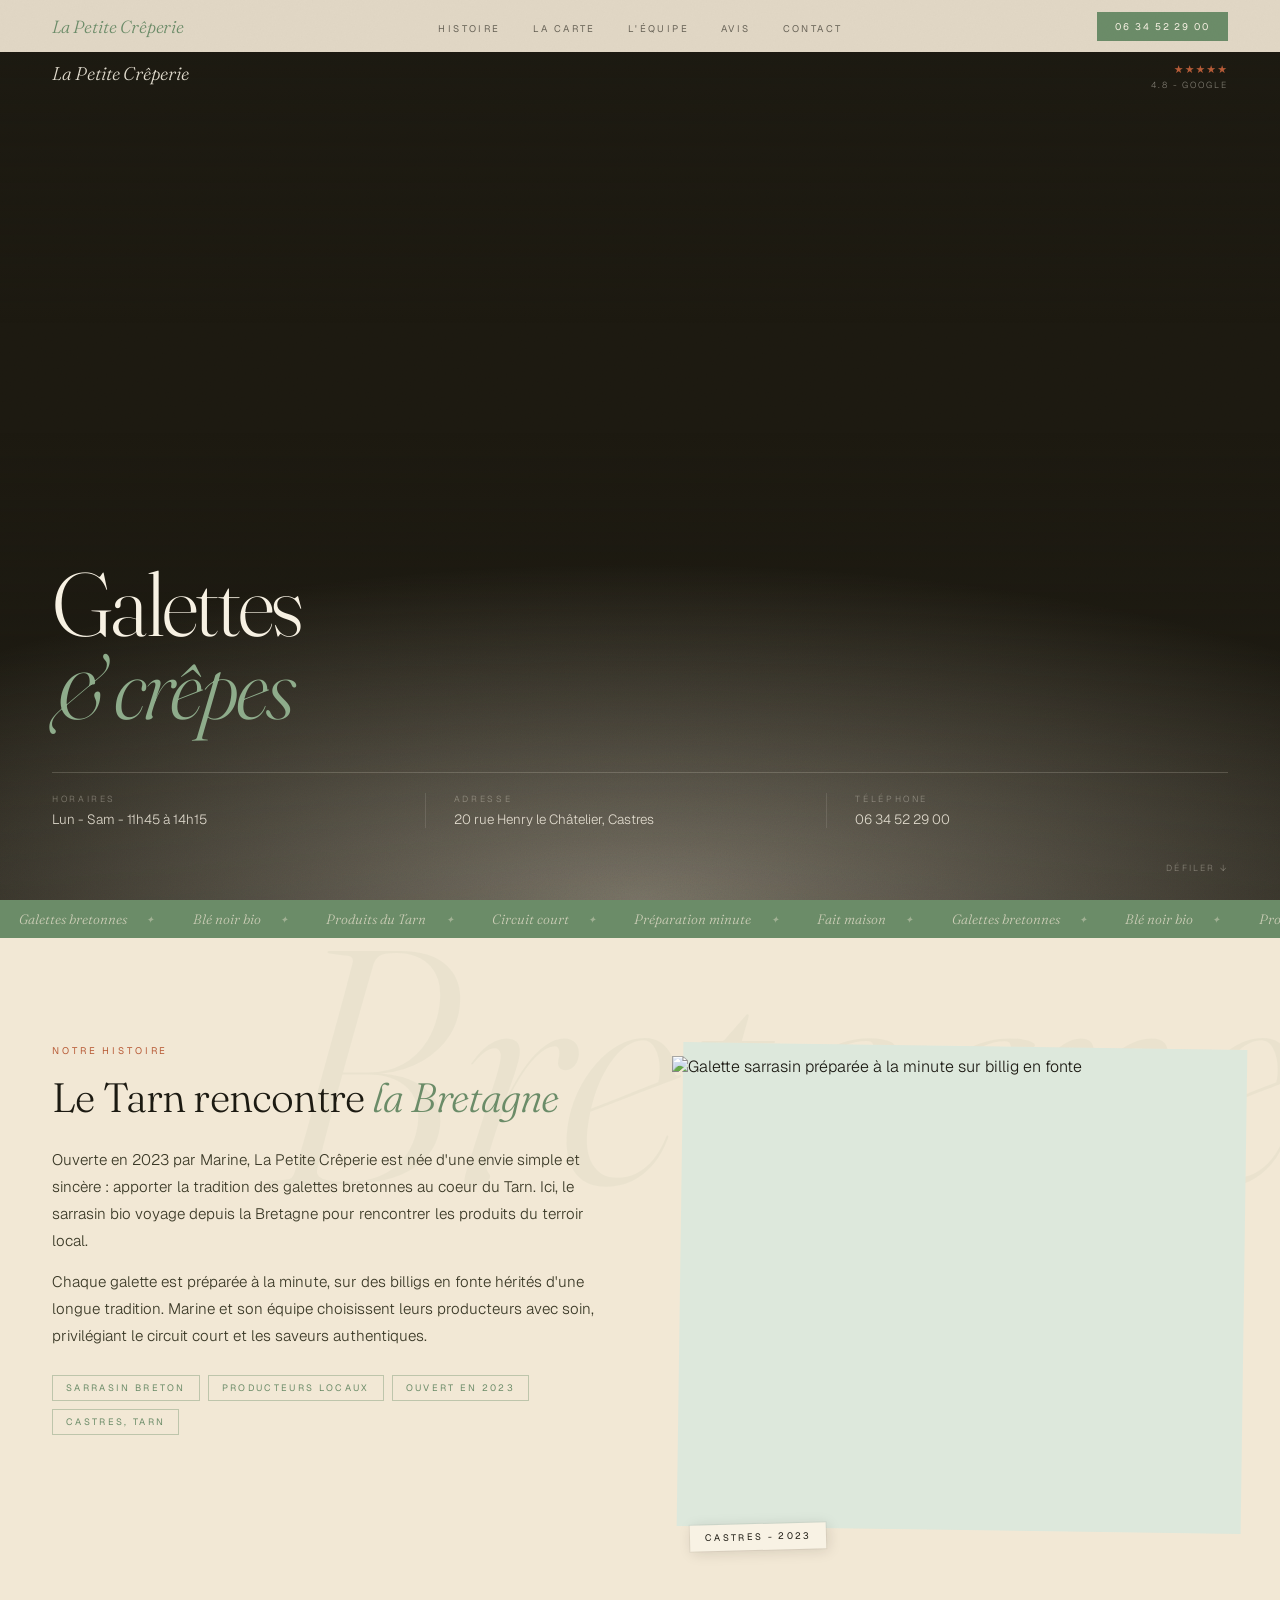
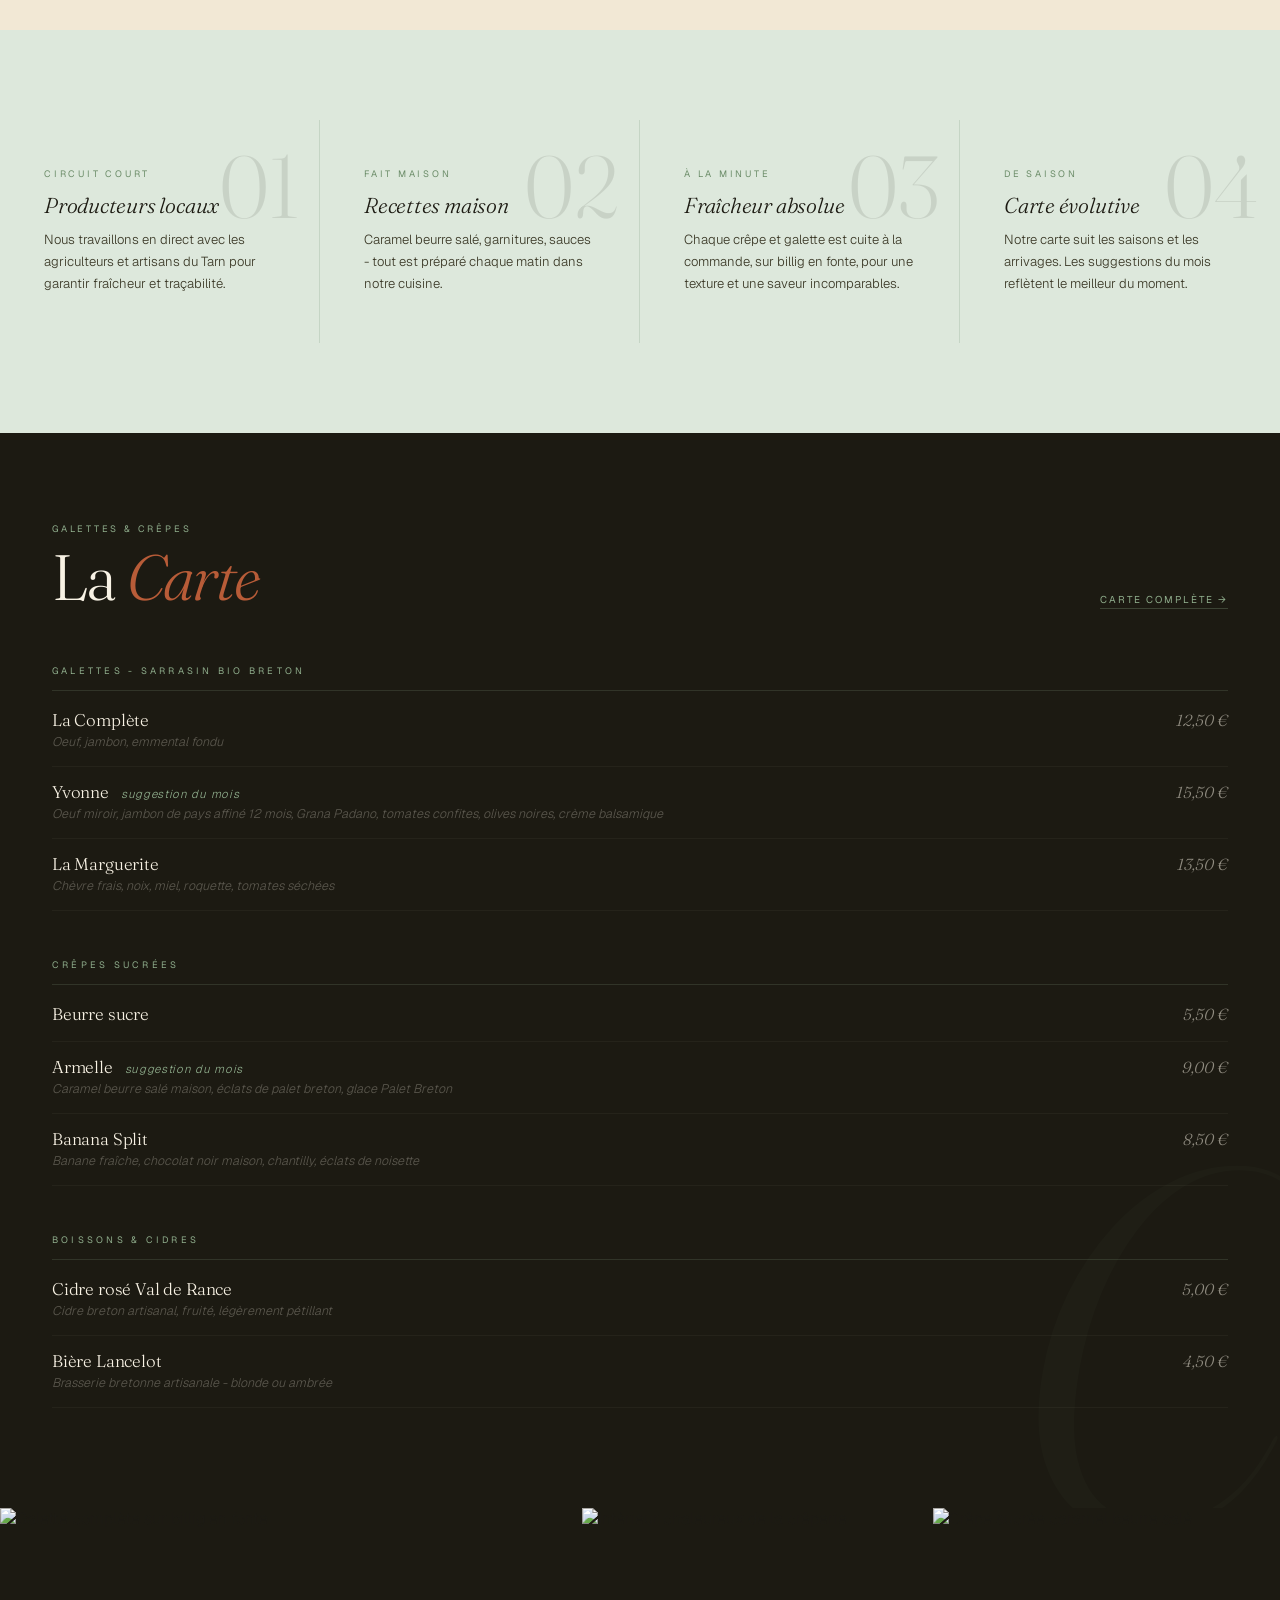
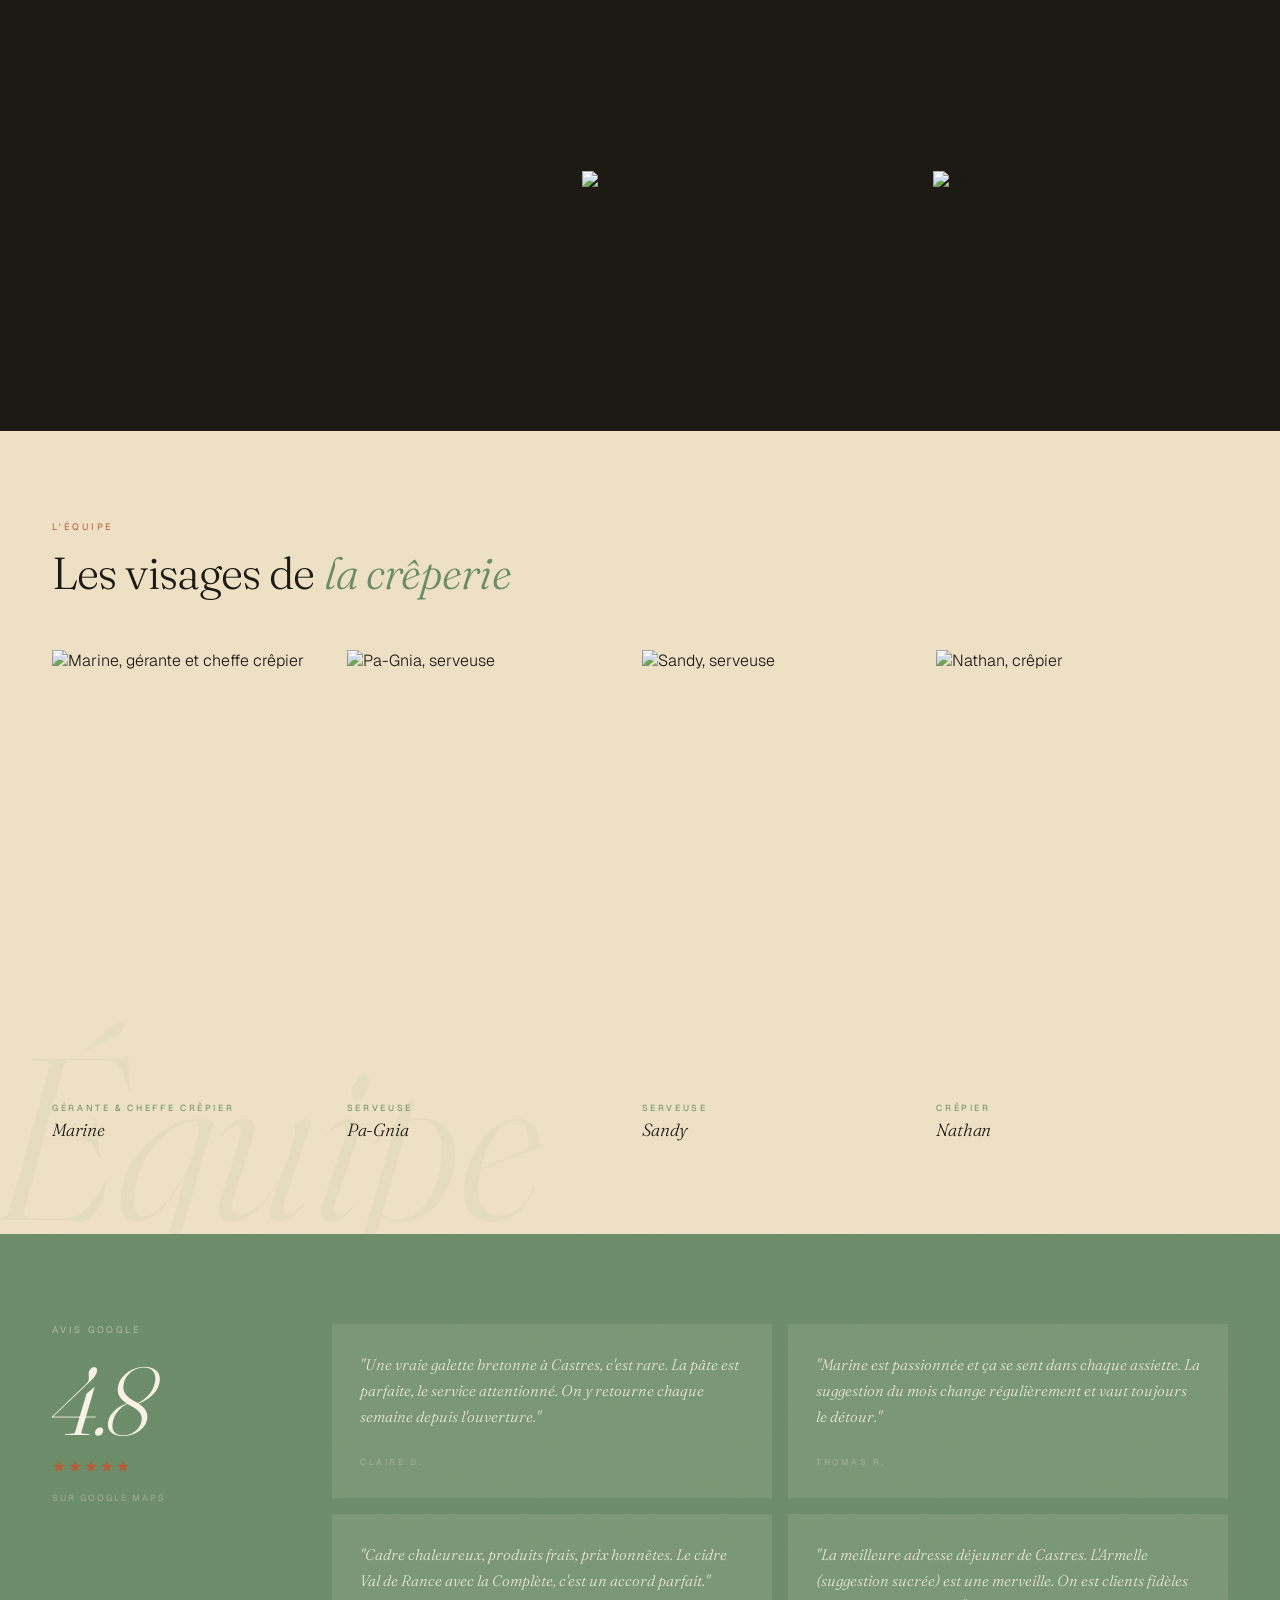
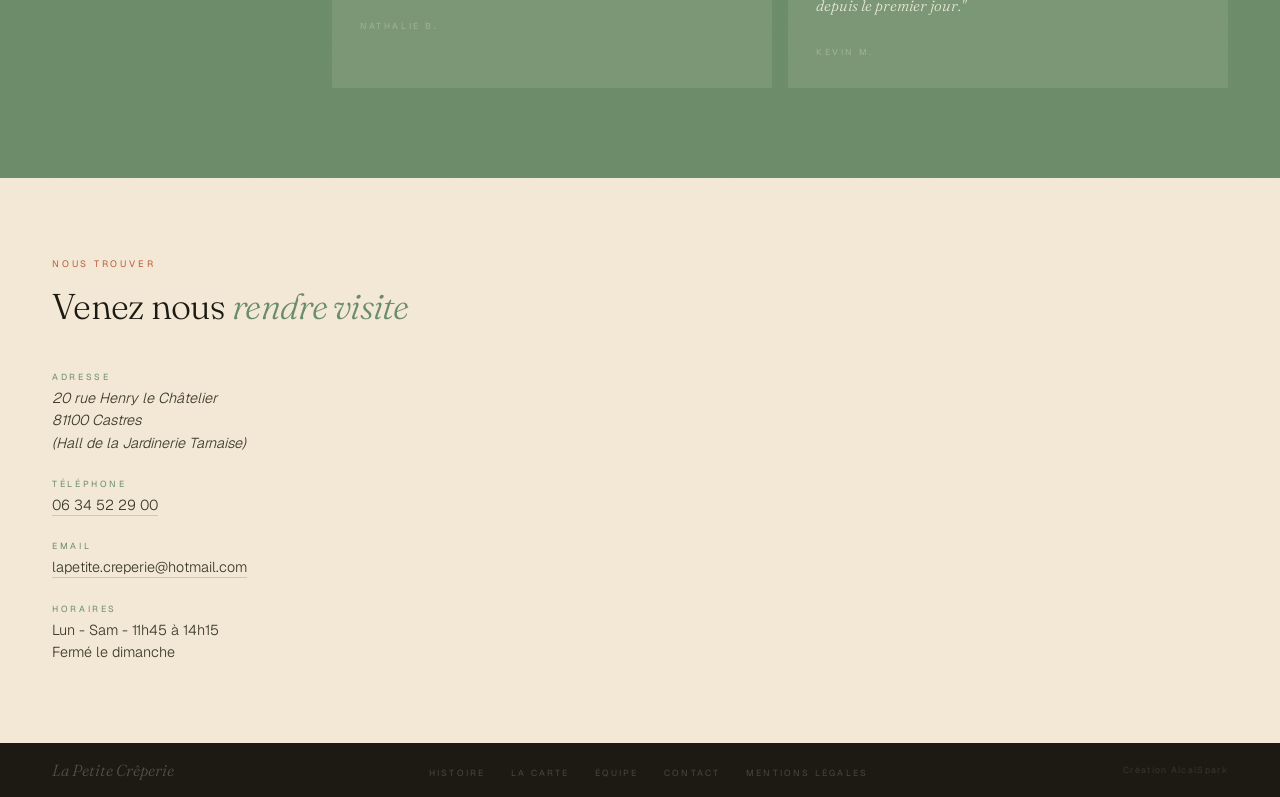
==== commit 8b239e7b: "Remplace placeholders par balises img dans index.html Toutes les sections (histoire, galerie x5, équ" ====
--- a/index.html
+++ b/index.html
@@ -121,8 +121,7 @@
 
       <div class="histoire__photo-wrap sr-right">
         <div class="histoire__photo">
-          <!-- Remplacer par : <img src="images/histoire.jpg" alt="Galette sarrasin préparée à la minute sur billig en fonte" loading="lazy"> -->
-          <div class="img-placeholder" role="img" aria-label="Galette sarrasin préparée à la minute sur billig en fonte">histoire.jpg</div>
+          <img src="images/histoire.jpg" alt="Galette sarrasin préparée à la minute sur billig en fonte" loading="lazy">
         </div>
         <span class="histoire__etiquette">Castres - 2023</span>
       </div>
@@ -267,24 +266,19 @@
        ===================================================== -->
   <section class="galerie" aria-label="Galerie photos">
     <div class="galerie__item">
-      <!-- Remplacer par : <img src="images/gallery-1.jpg" alt="Galette complète sur billig en fonte" loading="lazy"> -->
-      <div class="img-placeholder" role="img" aria-label="Galette complète sur billig en fonte">gallery-1.jpg</div>
+      <img src="images/gallery-1.jpg" alt="Galette complète sur billig en fonte" loading="lazy">
     </div>
     <div class="galerie__item">
-      <!-- Remplacer par : <img src="images/gallery-2.jpg" alt="Intérieur chaleureux de la crêperie" loading="lazy"> -->
-      <div class="img-placeholder" role="img" aria-label="Intérieur chaleureux de la crêperie">gallery-2.jpg</div>
+      <img src="images/gallery-2.jpg" alt="Intérieur chaleureux de la crêperie" loading="lazy">
     </div>
     <div class="galerie__item">
-      <!-- Remplacer par : <img src="images/gallery-3.jpg" alt="Crêpe sucrée caramel beurre salé" loading="lazy"> -->
-      <div class="img-placeholder" role="img" aria-label="Crêpe sucrée caramel beurre salé">gallery-3.jpg</div>
+      <img src="images/gallery-3.jpg" alt="Crêpe sucrée caramel beurre salé" loading="lazy">
     </div>
     <div class="galerie__item">
-      <!-- Remplacer par : <img src="images/gallery-4.jpg" alt="Cidre breton et galettes en terrasse" loading="lazy"> -->
-      <div class="img-placeholder" role="img" aria-label="Cidre breton et galettes en terrasse">gallery-4.jpg</div>
+      <img src="images/gallery-4.jpg" alt="Cidre breton et galettes en terrasse" loading="lazy">
     </div>
     <div class="galerie__item">
-      <!-- Remplacer par : <img src="images/gallery-5.jpg" alt="Détail des garnitures fraîches" loading="lazy"> -->
-      <div class="img-placeholder" role="img" aria-label="Détail des garnitures fraîches">gallery-5.jpg</div>
+      <img src="images/gallery-5.jpg" alt="Détail des garnitures fraîches" loading="lazy">
     </div>
   </section>
 
@@ -301,8 +295,7 @@
 
       <div class="equipe__card sr">
         <div class="equipe__photo-wrap">
-          <!-- Remplacer par : <img class="equipe__photo" src="images/equipe-marine.jpg" alt="Marine, gérante et cheffe crêpier" loading="lazy"> -->
-          <div class="img-placeholder equipe__photo" role="img" aria-label="Marine, gérante et cheffe crêpier">equipe-marine.jpg</div>
+          <img class="equipe__photo" src="images/equipe-marine.jpg" alt="Marine, gérante et cheffe crêpier" loading="lazy">
         </div>
         <div class="equipe__info">
           <span class="equipe__role">Gérante &amp; Cheffe crêpier</span>
@@ -312,8 +305,7 @@
 
       <div class="equipe__card sr d1">
         <div class="equipe__photo-wrap">
-          <!-- Remplacer par : <img class="equipe__photo" src="images/equipe-pagnia.jpg" alt="Pa-Gnia, serveuse" loading="lazy"> -->
-          <div class="img-placeholder equipe__photo" role="img" aria-label="Pa-Gnia, serveuse">equipe-pagnia.jpg</div>
+          <img class="equipe__photo" src="images/equipe-pagnia.jpg" alt="Pa-Gnia, serveuse" loading="lazy">
         </div>
         <div class="equipe__info">
           <span class="equipe__role">Serveuse</span>
@@ -323,8 +315,7 @@
 
       <div class="equipe__card sr d2">
         <div class="equipe__photo-wrap">
-          <!-- Remplacer par : <img class="equipe__photo" src="images/equipe-sandy.jpg" alt="Sandy, serveuse" loading="lazy"> -->
-          <div class="img-placeholder equipe__photo" role="img" aria-label="Sandy, serveuse">equipe-sandy.jpg</div>
+          <img class="equipe__photo" src="images/equipe-sandy.jpg" alt="Sandy, serveuse" loading="lazy">
         </div>
         <div class="equipe__info">
           <span class="equipe__role">Serveuse</span>
@@ -334,8 +325,7 @@
 
       <div class="equipe__card sr d3">
         <div class="equipe__photo-wrap">
-          <!-- Remplacer par : <img class="equipe__photo" src="images/equipe-nathan.jpg" alt="Nathan, crêpier" loading="lazy"> -->
-          <div class="img-placeholder equipe__photo" role="img" aria-label="Nathan, crêpier">equipe-nathan.jpg</div>
+          <img class="equipe__photo" src="images/equipe-nathan.jpg" alt="Nathan, crêpier" loading="lazy">
         </div>
         <div class="equipe__info">
           <span class="equipe__role">Crêpier</span>
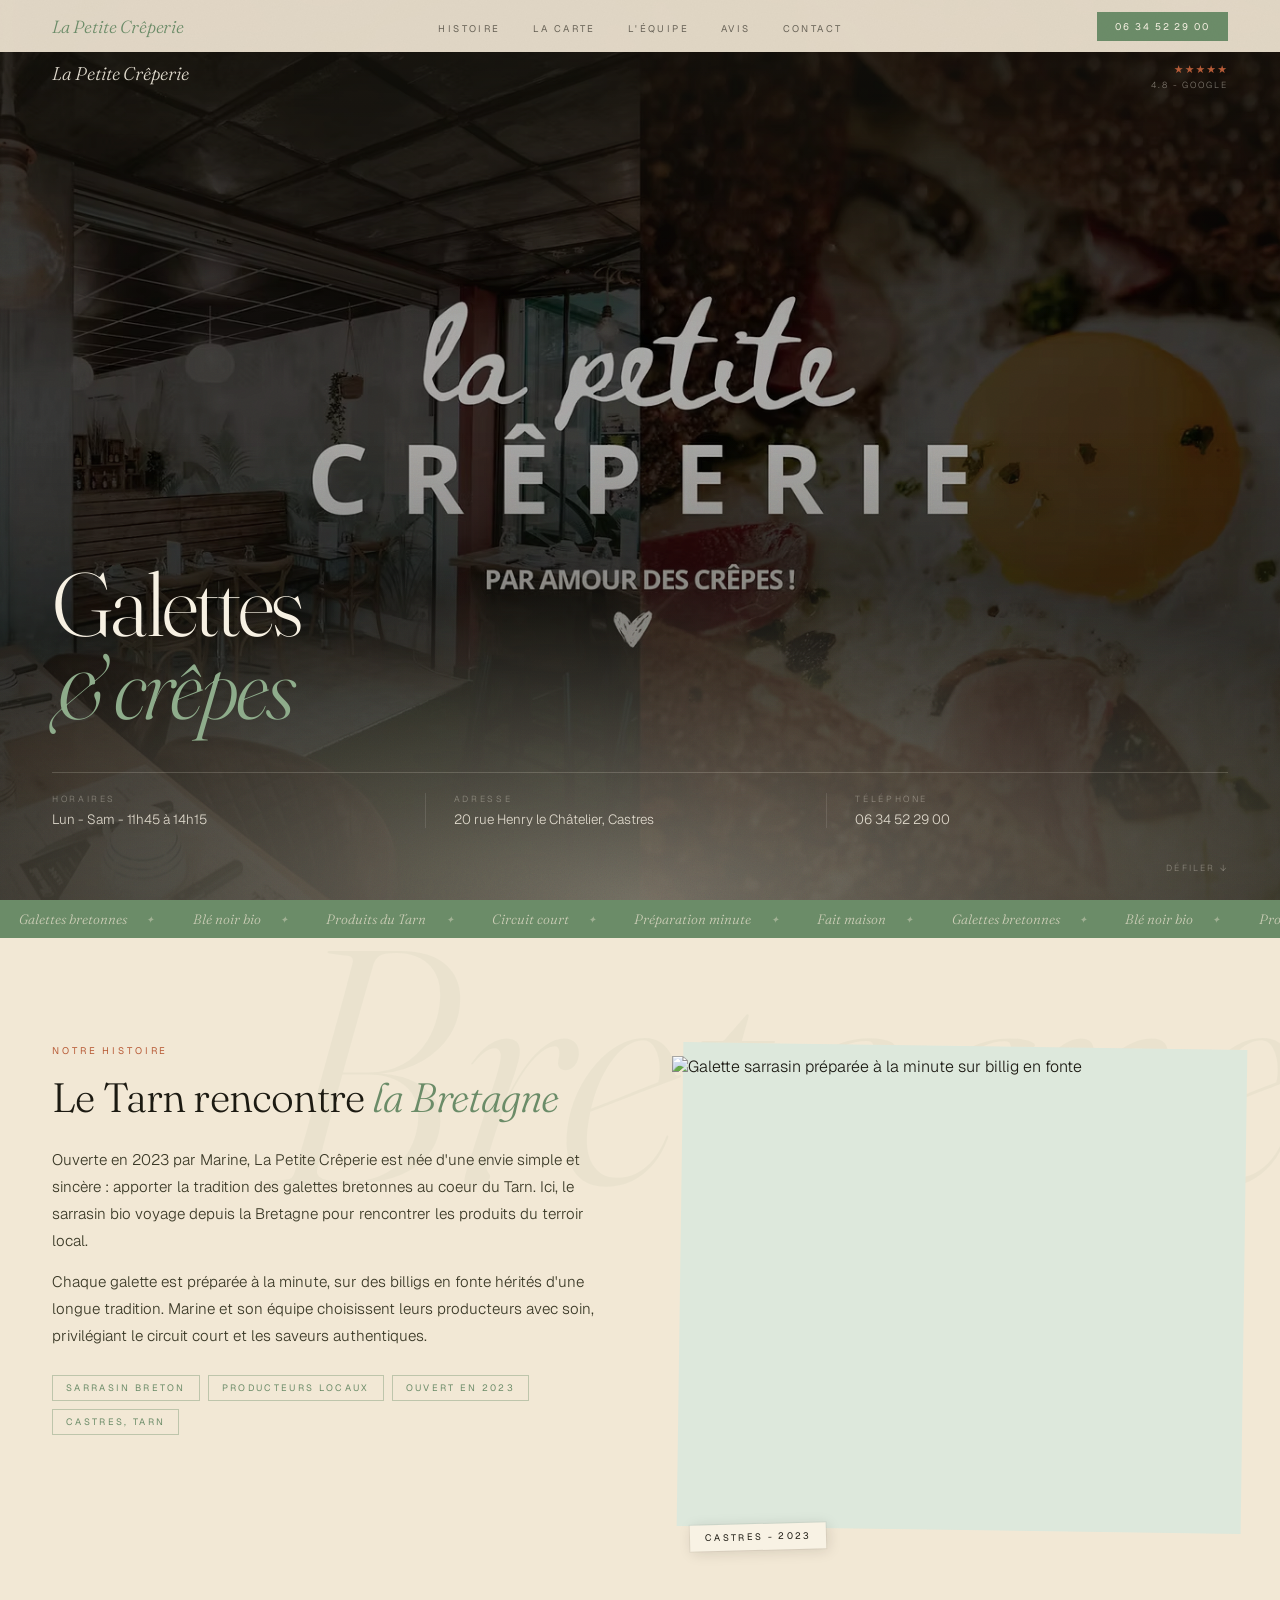
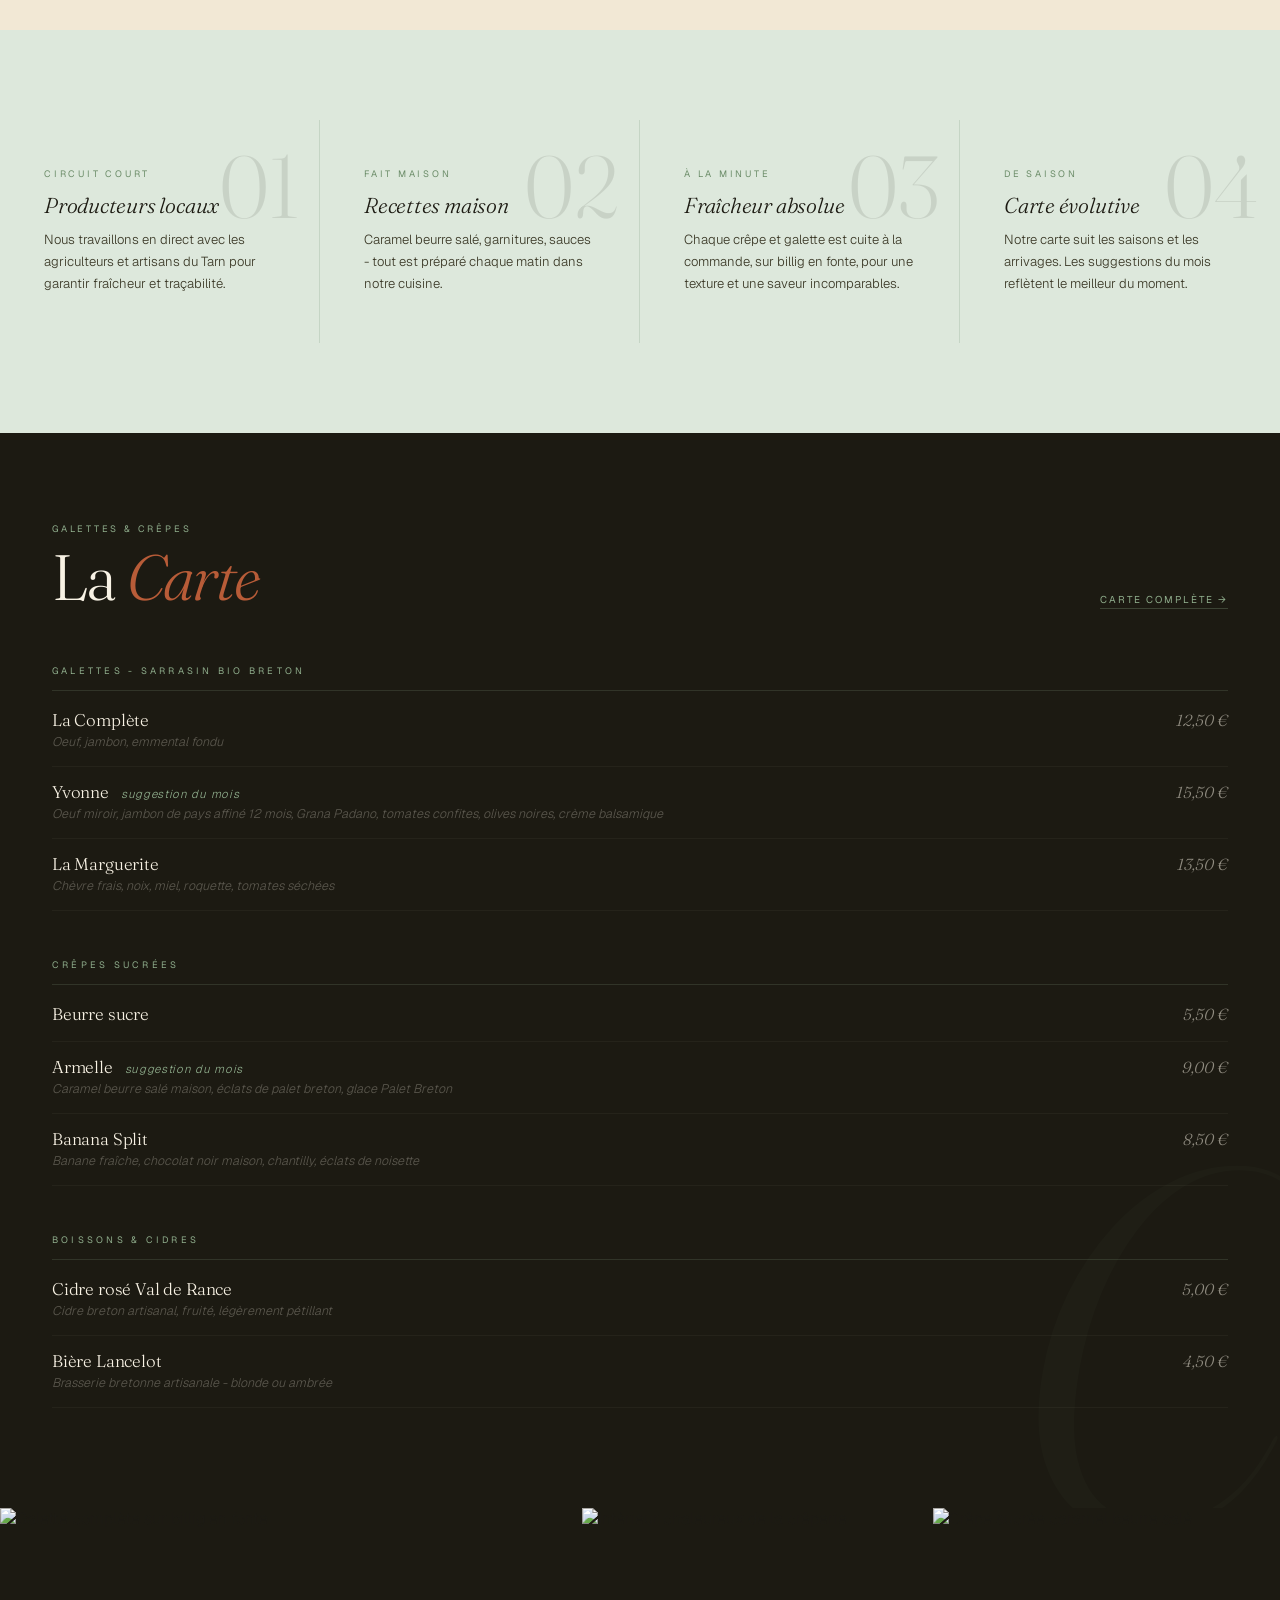
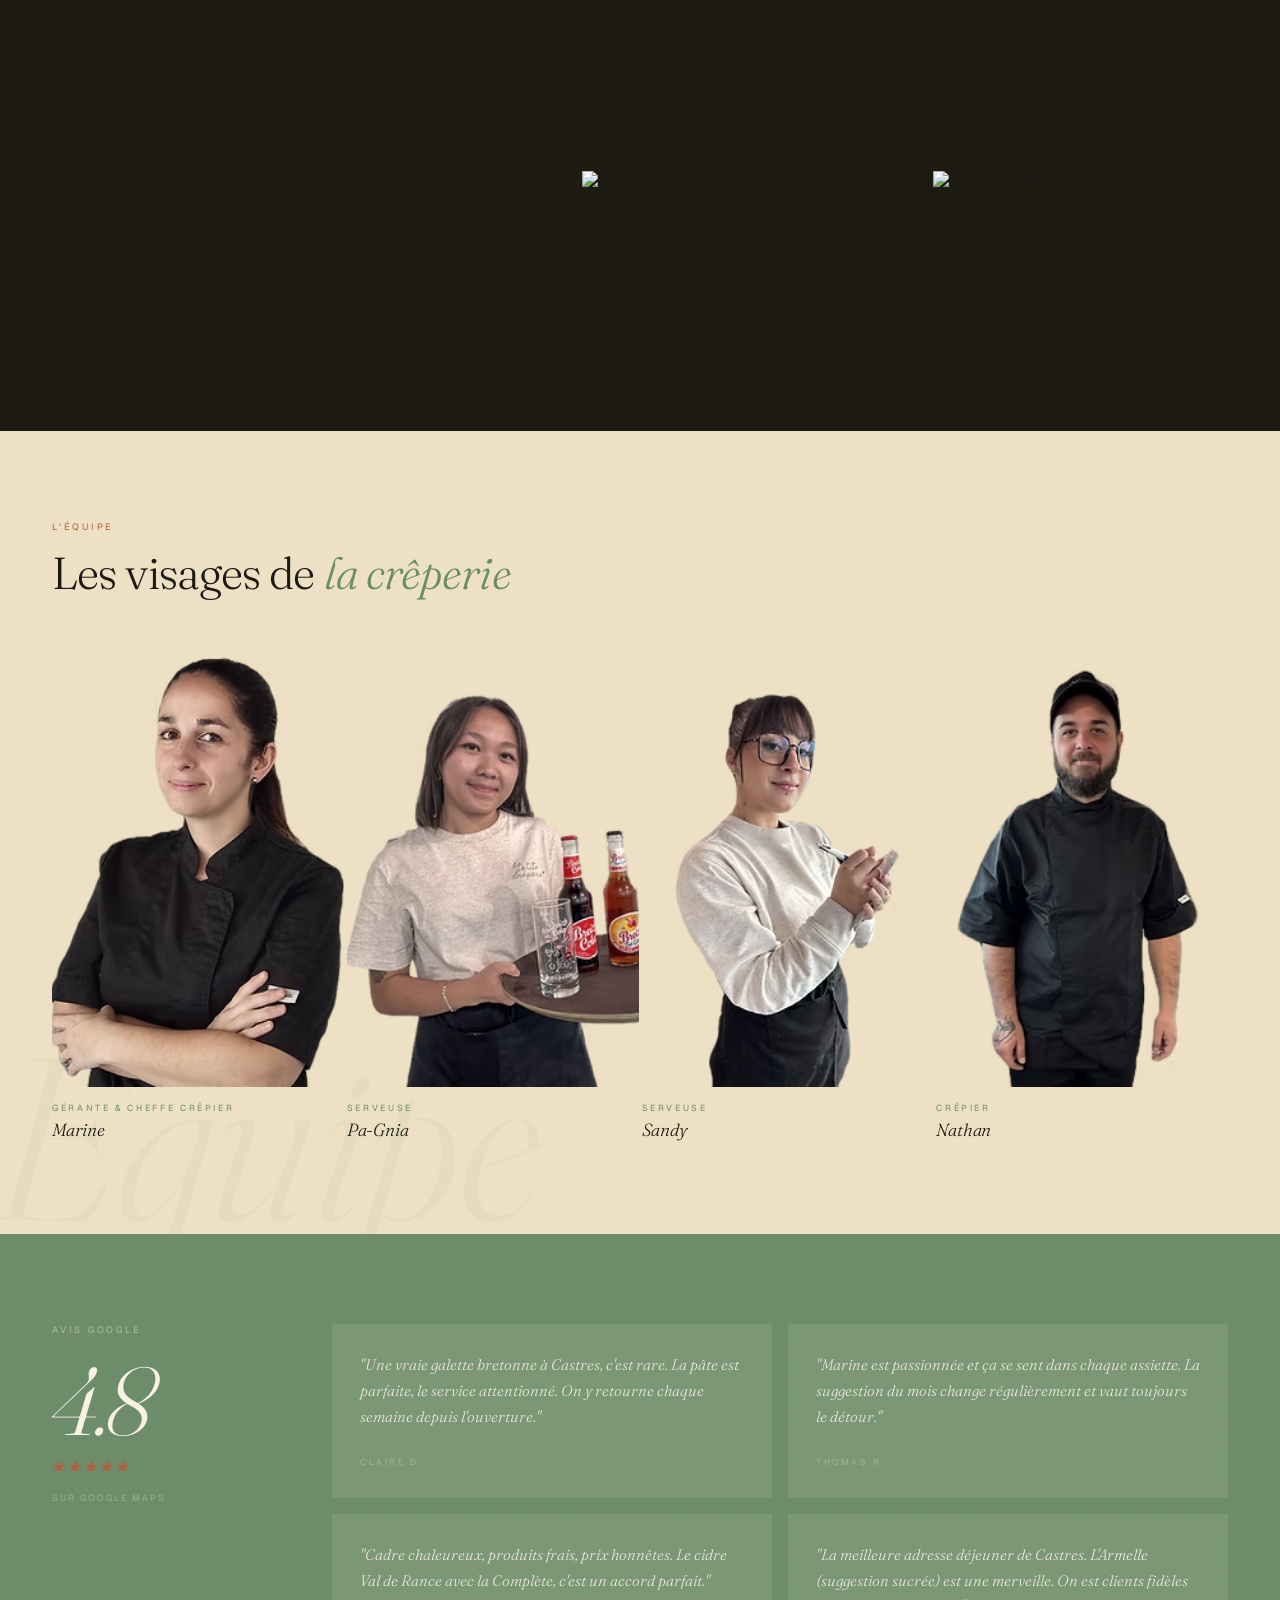
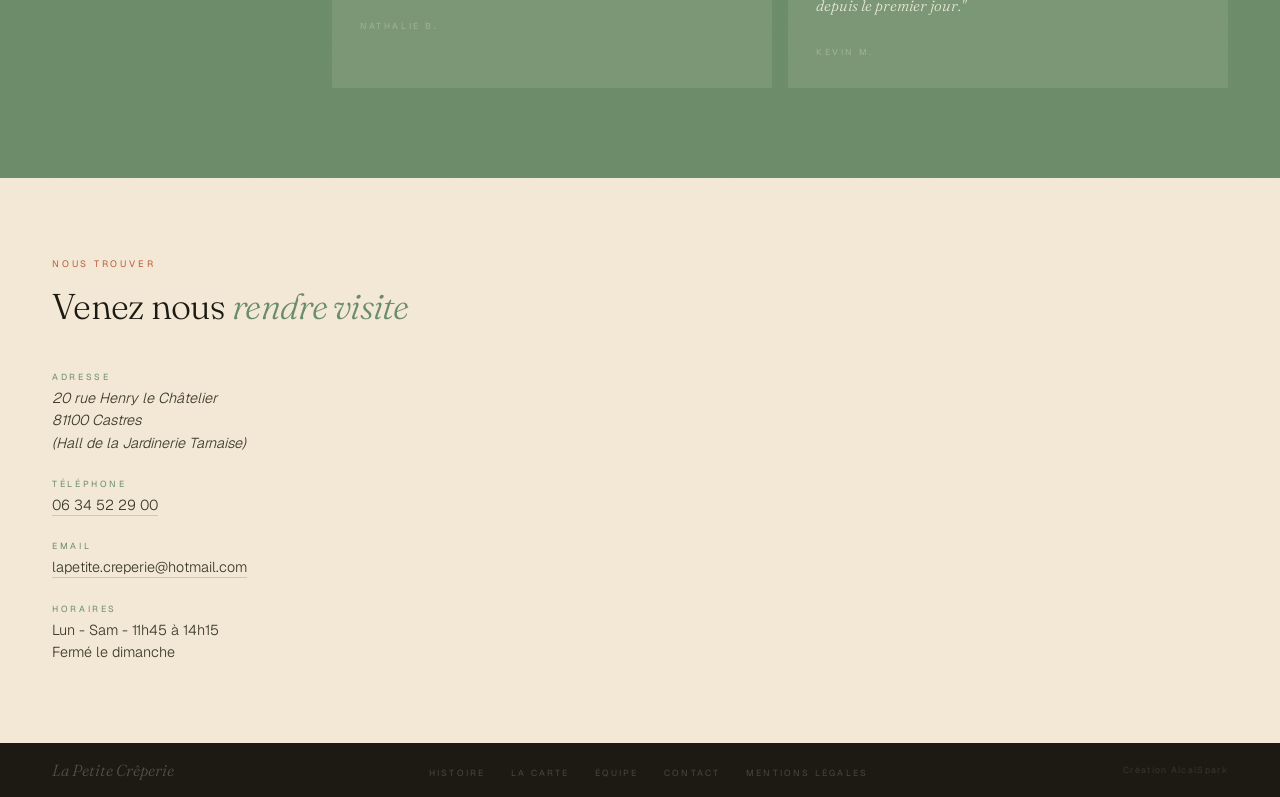
==== commit fd91b645: "Pointe les références images vers /assets/ - style.css : hero background-image → assets/imaeprinc.pn" ====
--- a/index.html
+++ b/index.html
@@ -295,7 +295,7 @@
 
       <div class="equipe__card sr">
         <div class="equipe__photo-wrap">
-          <img class="equipe__photo" src="images/equipe-marine.jpg" alt="Marine, gérante et cheffe crêpier" loading="lazy">
+          <img class="equipe__photo" src="assets/marine.png" alt="Marine, gérante et cheffe crêpier" loading="lazy">
         </div>
         <div class="equipe__info">
           <span class="equipe__role">Gérante &amp; Cheffe crêpier</span>
@@ -305,7 +305,7 @@
 
       <div class="equipe__card sr d1">
         <div class="equipe__photo-wrap">
-          <img class="equipe__photo" src="images/equipe-pagnia.jpg" alt="Pa-Gnia, serveuse" loading="lazy">
+          <img class="equipe__photo" src="assets/pagnia.png" alt="Pa-Gnia, serveuse" loading="lazy">
         </div>
         <div class="equipe__info">
           <span class="equipe__role">Serveuse</span>
@@ -315,7 +315,7 @@
 
       <div class="equipe__card sr d2">
         <div class="equipe__photo-wrap">
-          <img class="equipe__photo" src="images/equipe-sandy.jpg" alt="Sandy, serveuse" loading="lazy">
+          <img class="equipe__photo" src="assets/sandy.png" alt="Sandy, serveuse" loading="lazy">
         </div>
         <div class="equipe__info">
           <span class="equipe__role">Serveuse</span>
@@ -325,7 +325,7 @@
 
       <div class="equipe__card sr d3">
         <div class="equipe__photo-wrap">
-          <img class="equipe__photo" src="images/equipe-nathan.jpg" alt="Nathan, crêpier" loading="lazy">
+          <img class="equipe__photo" src="assets/nathan.png" alt="Nathan, crêpier" loading="lazy">
         </div>
         <div class="equipe__info">
           <span class="equipe__role">Crêpier</span>
--- a/style.css
+++ b/style.css
@@ -262,7 +262,7 @@
   position: absolute;
   inset: 0;
   background-color: #2a2515;
-  background-image: url('images/hero.jpg');
+  background-image: url('assets/imaeprinc.png');
   background-size: cover;
   background-position: center;
   filter: saturate(0.82) brightness(0.68);
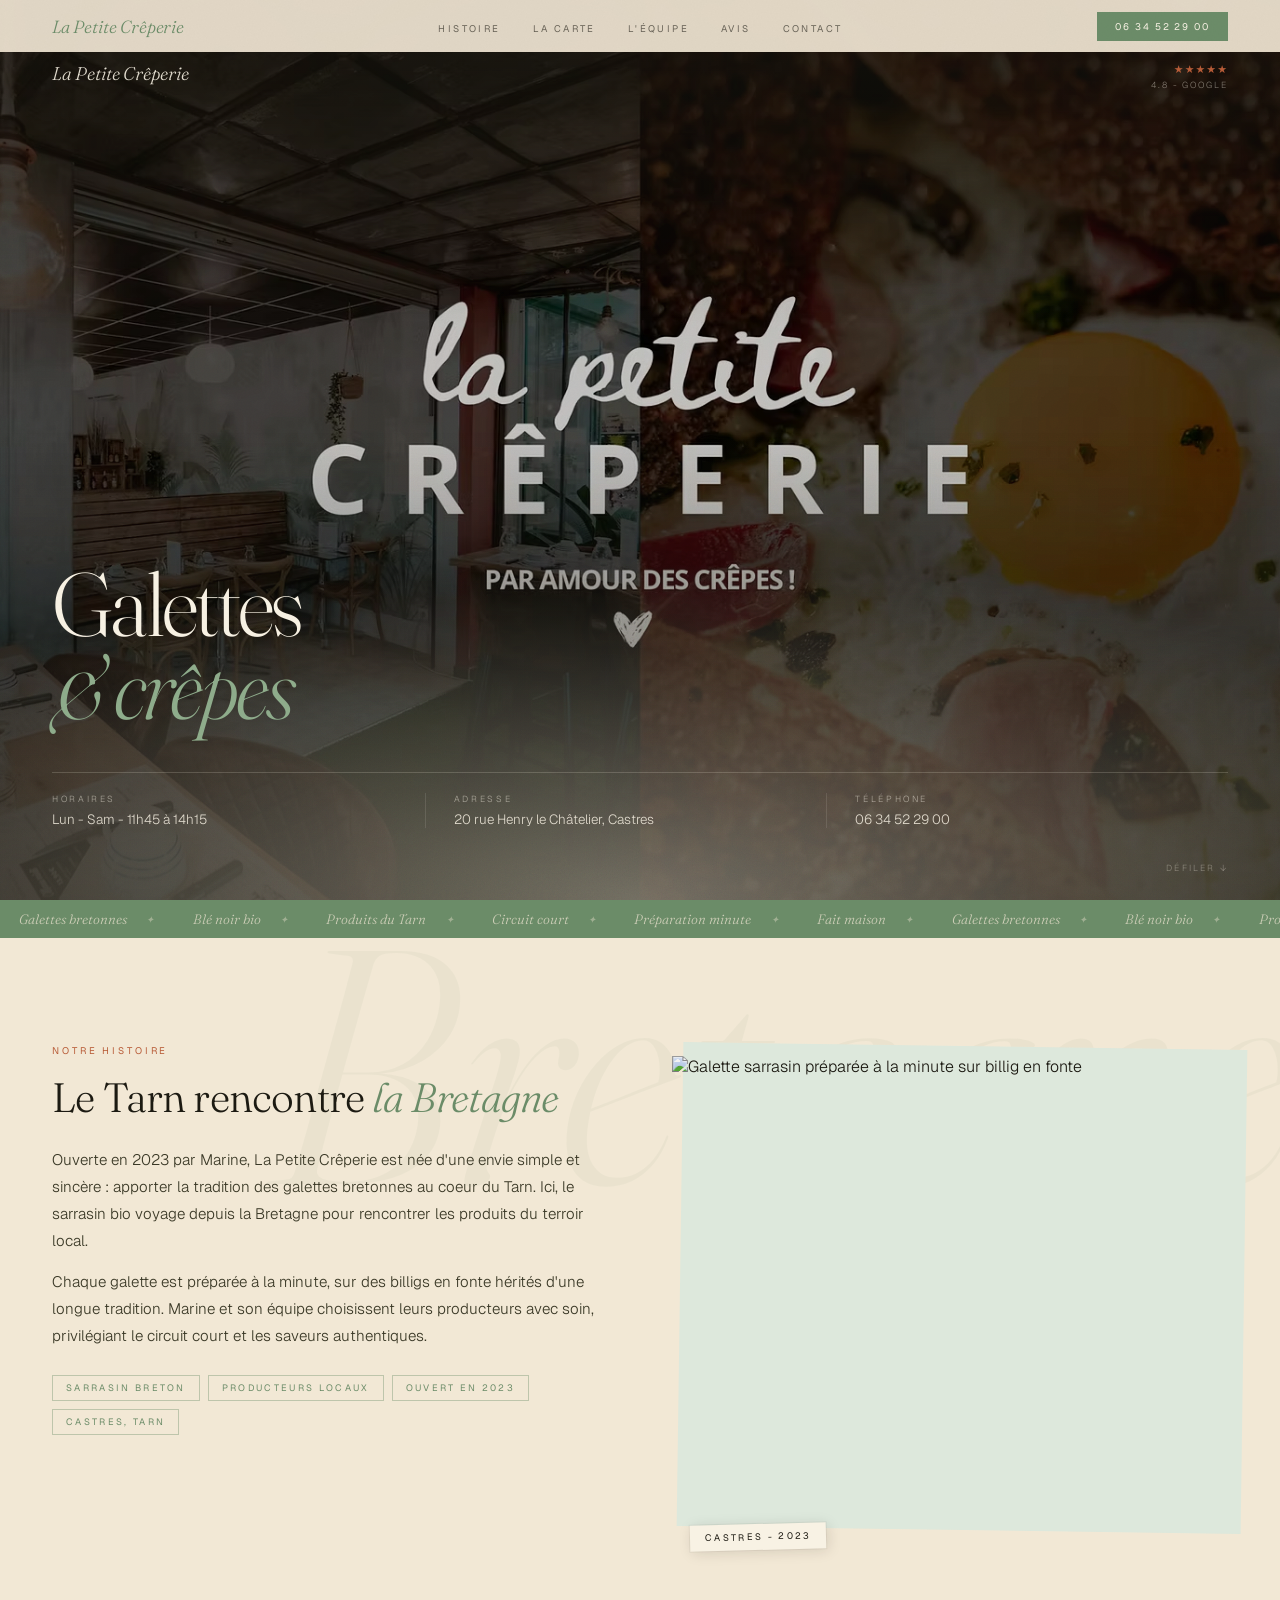
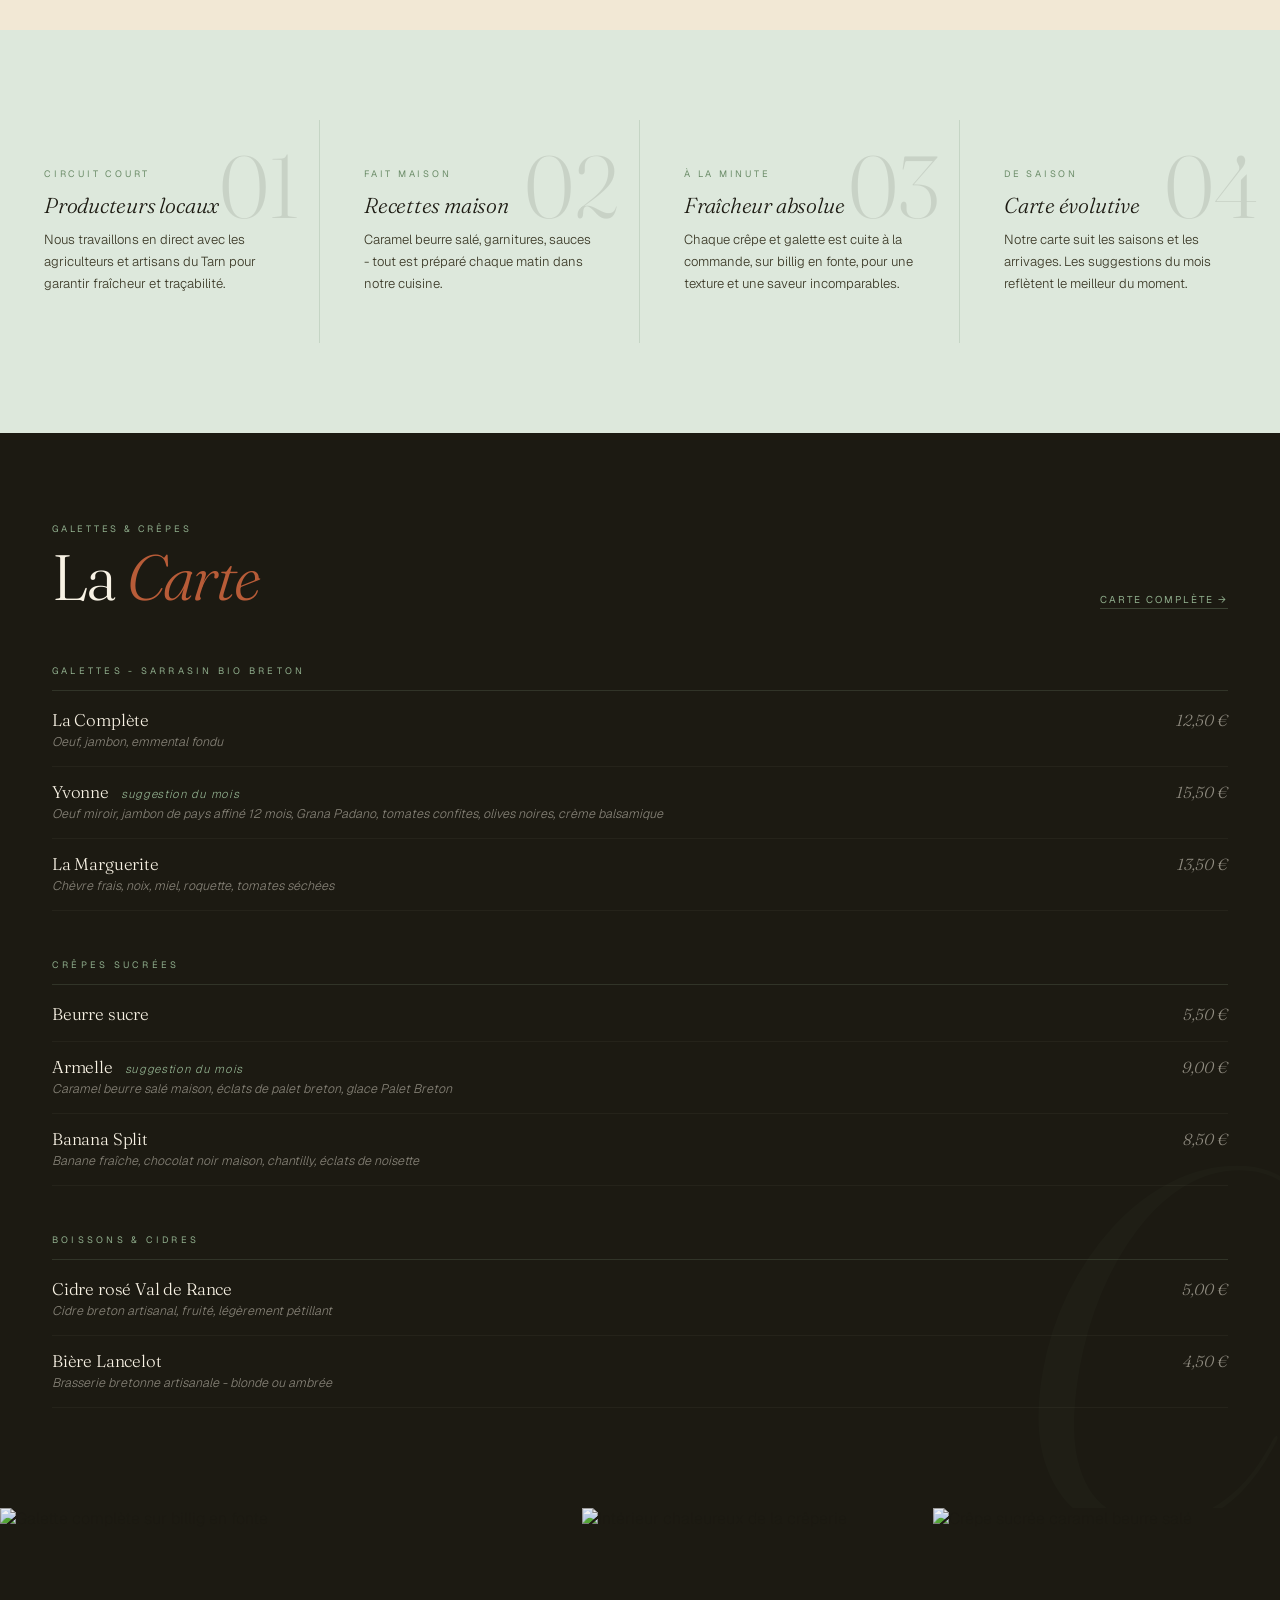
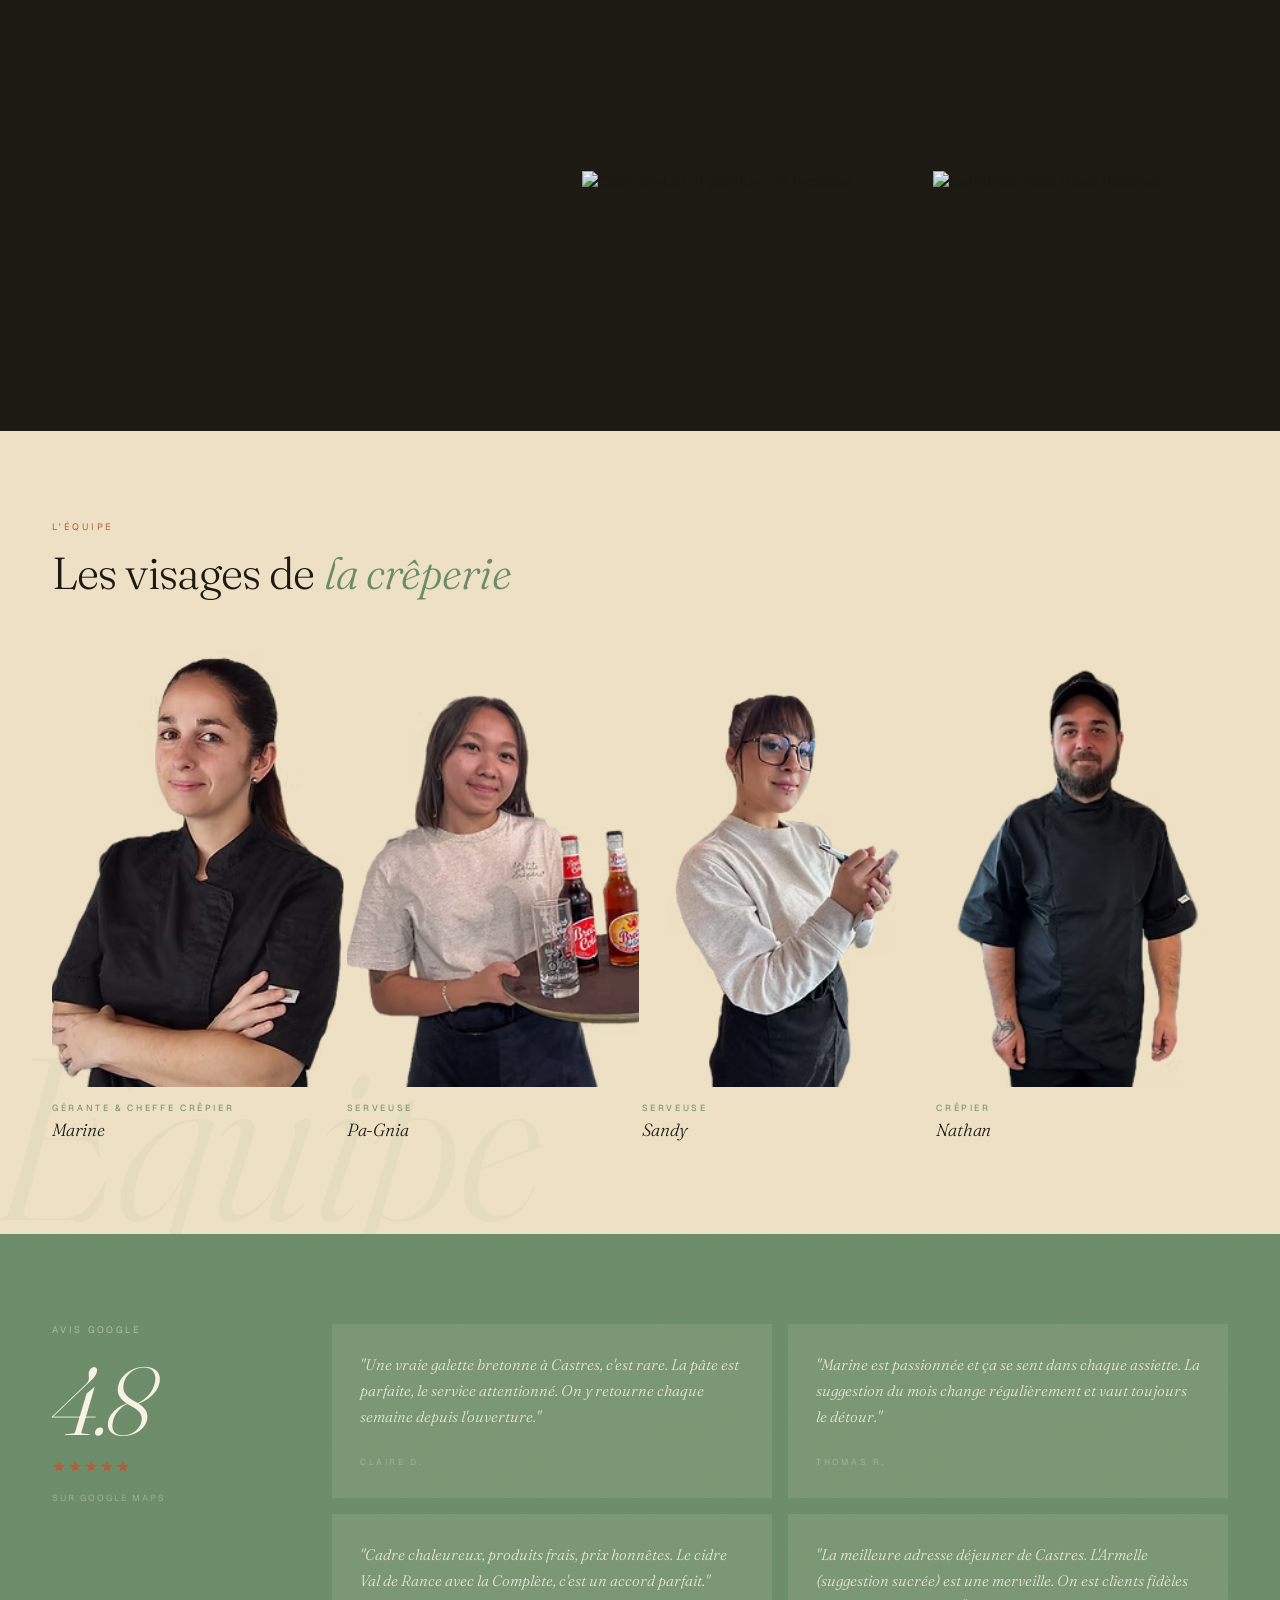
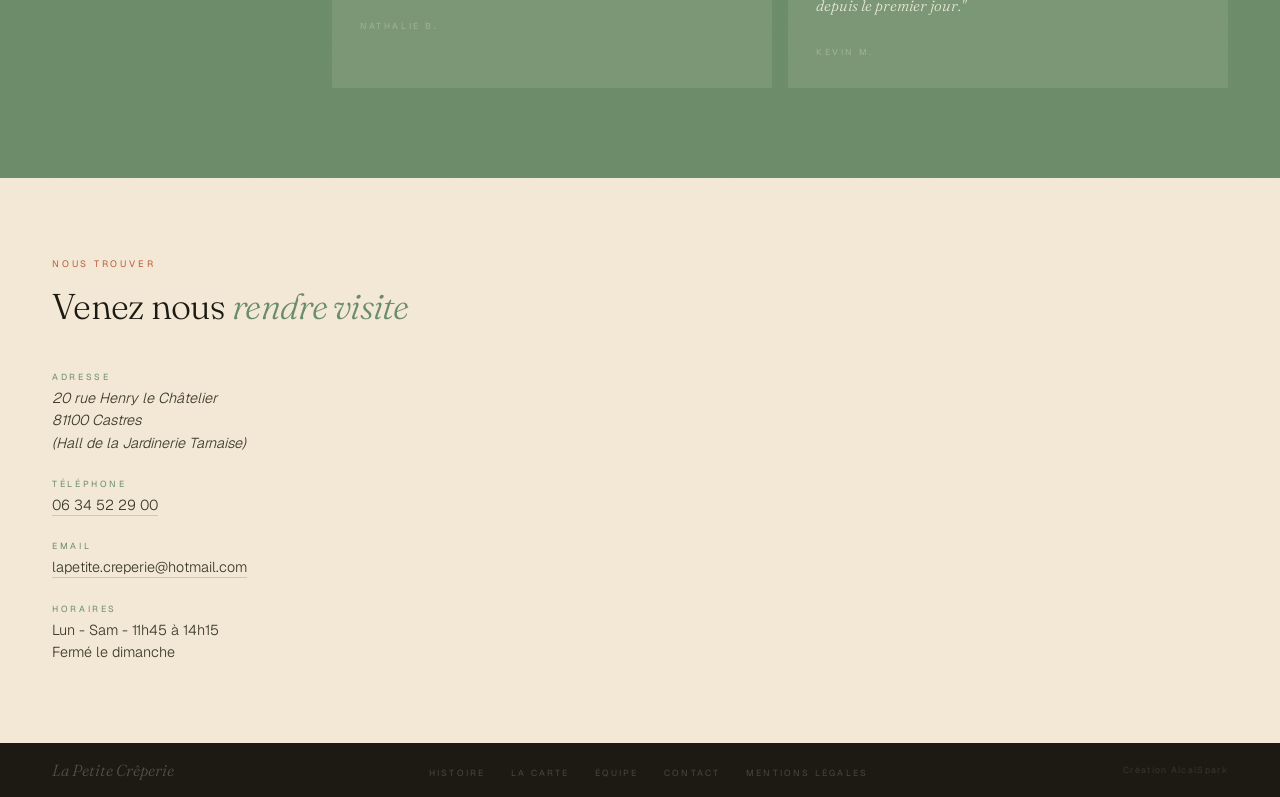
==== commit f310e9ff: "Trois corrections : photos équipe, filtres couleurs, ruban seamless Équipe : object-position:top, wi" ====
--- a/index.html
+++ b/index.html
@@ -84,18 +84,22 @@
        ===================================================== -->
   <div class="ruban" aria-hidden="true">
     <div class="ruban__track">
-      <span class="ruban__item">Galettes bretonnes <span class="ruban__sep">✦</span></span>
-      <span class="ruban__item">Blé noir bio <span class="ruban__sep">✦</span></span>
-      <span class="ruban__item">Produits du Tarn <span class="ruban__sep">✦</span></span>
-      <span class="ruban__item">Circuit court <span class="ruban__sep">✦</span></span>
-      <span class="ruban__item">Préparation minute <span class="ruban__sep">✦</span></span>
-      <span class="ruban__item">Fait maison <span class="ruban__sep">✦</span></span>
-      <span class="ruban__item">Galettes bretonnes <span class="ruban__sep">✦</span></span>
-      <span class="ruban__item">Blé noir bio <span class="ruban__sep">✦</span></span>
-      <span class="ruban__item">Produits du Tarn <span class="ruban__sep">✦</span></span>
-      <span class="ruban__item">Circuit court <span class="ruban__sep">✦</span></span>
-      <span class="ruban__item">Préparation minute <span class="ruban__sep">✦</span></span>
-      <span class="ruban__item">Fait maison <span class="ruban__sep">✦</span></span>
+      <div class="ruban__inner">
+        <span class="ruban__item">Galettes bretonnes <span class="ruban__sep">✦</span></span>
+        <span class="ruban__item">Blé noir bio <span class="ruban__sep">✦</span></span>
+        <span class="ruban__item">Produits du Tarn <span class="ruban__sep">✦</span></span>
+        <span class="ruban__item">Circuit court <span class="ruban__sep">✦</span></span>
+        <span class="ruban__item">Préparation minute <span class="ruban__sep">✦</span></span>
+        <span class="ruban__item">Fait maison <span class="ruban__sep">✦</span></span>
+      </div>
+      <div class="ruban__inner">
+        <span class="ruban__item">Galettes bretonnes <span class="ruban__sep">✦</span></span>
+        <span class="ruban__item">Blé noir bio <span class="ruban__sep">✦</span></span>
+        <span class="ruban__item">Produits du Tarn <span class="ruban__sep">✦</span></span>
+        <span class="ruban__item">Circuit court <span class="ruban__sep">✦</span></span>
+        <span class="ruban__item">Préparation minute <span class="ruban__sep">✦</span></span>
+        <span class="ruban__item">Fait maison <span class="ruban__sep">✦</span></span>
+      </div>
     </div>
   </div>
 
--- a/style.css
+++ b/style.css
@@ -37,11 +37,11 @@
 img {
   display: block;
   max-width: 100%;
-  filter: sepia(0.08) saturate(0.85);
+  filter: brightness(0.95);
   transition: filter 0.6s ease;
 }
 
-img:hover { filter: sepia(0) saturate(1); }
+img:hover { filter: none; }
 
 /* 3. GRAIN OVERLAY
    ---------------------------------------------------------- */
@@ -265,7 +265,7 @@
   background-image: url('assets/imaeprinc.png');
   background-size: cover;
   background-position: center;
-  filter: saturate(0.82) brightness(0.68);
+  filter: saturate(1) brightness(0.78);
   transform: scale(1.06);
   transform-origin: center;
   will-change: transform;
@@ -402,7 +402,7 @@
   letter-spacing: 0.3em;
   text-transform: uppercase;
   color: var(--blanc);
-  opacity: 0.38;
+  opacity: 0.55;
   margin-bottom: 5px;
 }
 
@@ -449,15 +449,19 @@
 
 .ruban__track {
   display: flex;
-  white-space: nowrap;
-  width: max-content;
   animation: marquee 22s linear infinite;
+  will-change: transform;
 }
 
 .ruban__track:hover { animation-play-state: paused; }
 
+.ruban__inner {
+  display: flex;
+  flex-shrink: 0;
+}
+
 .ruban__item {
-  display: inline-flex;
+  display: flex;
   align-items: center;
   gap: 1.2rem;
   font-family: 'Fraunces', Georgia, serif;
@@ -466,6 +470,7 @@
   font-size: 0.85rem;
   color: rgba(242, 232, 213, 0.72);
   padding: 0 1.2rem;
+  white-space: nowrap;
 }
 
 .ruban__sep {
@@ -827,7 +832,7 @@
   font-style: italic;
   line-height: 1.52;
   color: var(--blanc);
-  opacity: 0.28;
+  opacity: 0.48;
 }
 
 .carte__plat-prix {
@@ -868,11 +873,9 @@
   transition: transform 0.7s ease, filter 0.7s ease;
 }
 
-.galerie__item img { filter: sepia(0.08) saturate(0.85); }
-
 .galerie__item:hover img {
   transform: scale(1.08);
-  filter: sepia(0) saturate(1);
+  filter: none;
 }
 
 .galerie__item:hover .img-placeholder { transform: scale(1.08); }
@@ -943,6 +946,7 @@
 .equipe__card { overflow: hidden; }
 
 .equipe__photo-wrap {
+  width: 100%;
   aspect-ratio: 2/3;
   overflow: hidden;
   position: relative;
@@ -965,23 +969,23 @@
   width: 100%;
   height: 100%;
   object-fit: cover;
-  filter: grayscale(20%) sepia(0.08);
+  object-position: top;
+  display: block;
+  filter: brightness(0.95);
   transition: transform 0.5s ease, filter 0.5s ease;
 }
 
 .equipe__photo-wrap .img-placeholder {
-  filter: grayscale(20%) sepia(0.08);
-  transition: transform 0.5s ease, filter 0.5s ease;
+  transition: transform 0.5s ease;
 }
 
 .equipe__card:hover .equipe__photo {
   transform: scale(1.05);
-  filter: grayscale(0%) sepia(0);
+  filter: none;
 }
 
 .equipe__card:hover .equipe__photo-wrap .img-placeholder {
   transform: scale(1.05);
-  filter: grayscale(0%) sepia(0);
 }
 
 .equipe__info {
@@ -1194,7 +1198,7 @@
   min-height: 460px;
   border: none;
   display: block;
-  filter: sepia(0.28) hue-rotate(12deg) saturate(0.68) brightness(0.94);
+  filter: sepia(0.12) hue-rotate(8deg) saturate(0.88) brightness(0.97);
 }
 
 /* ============================================================
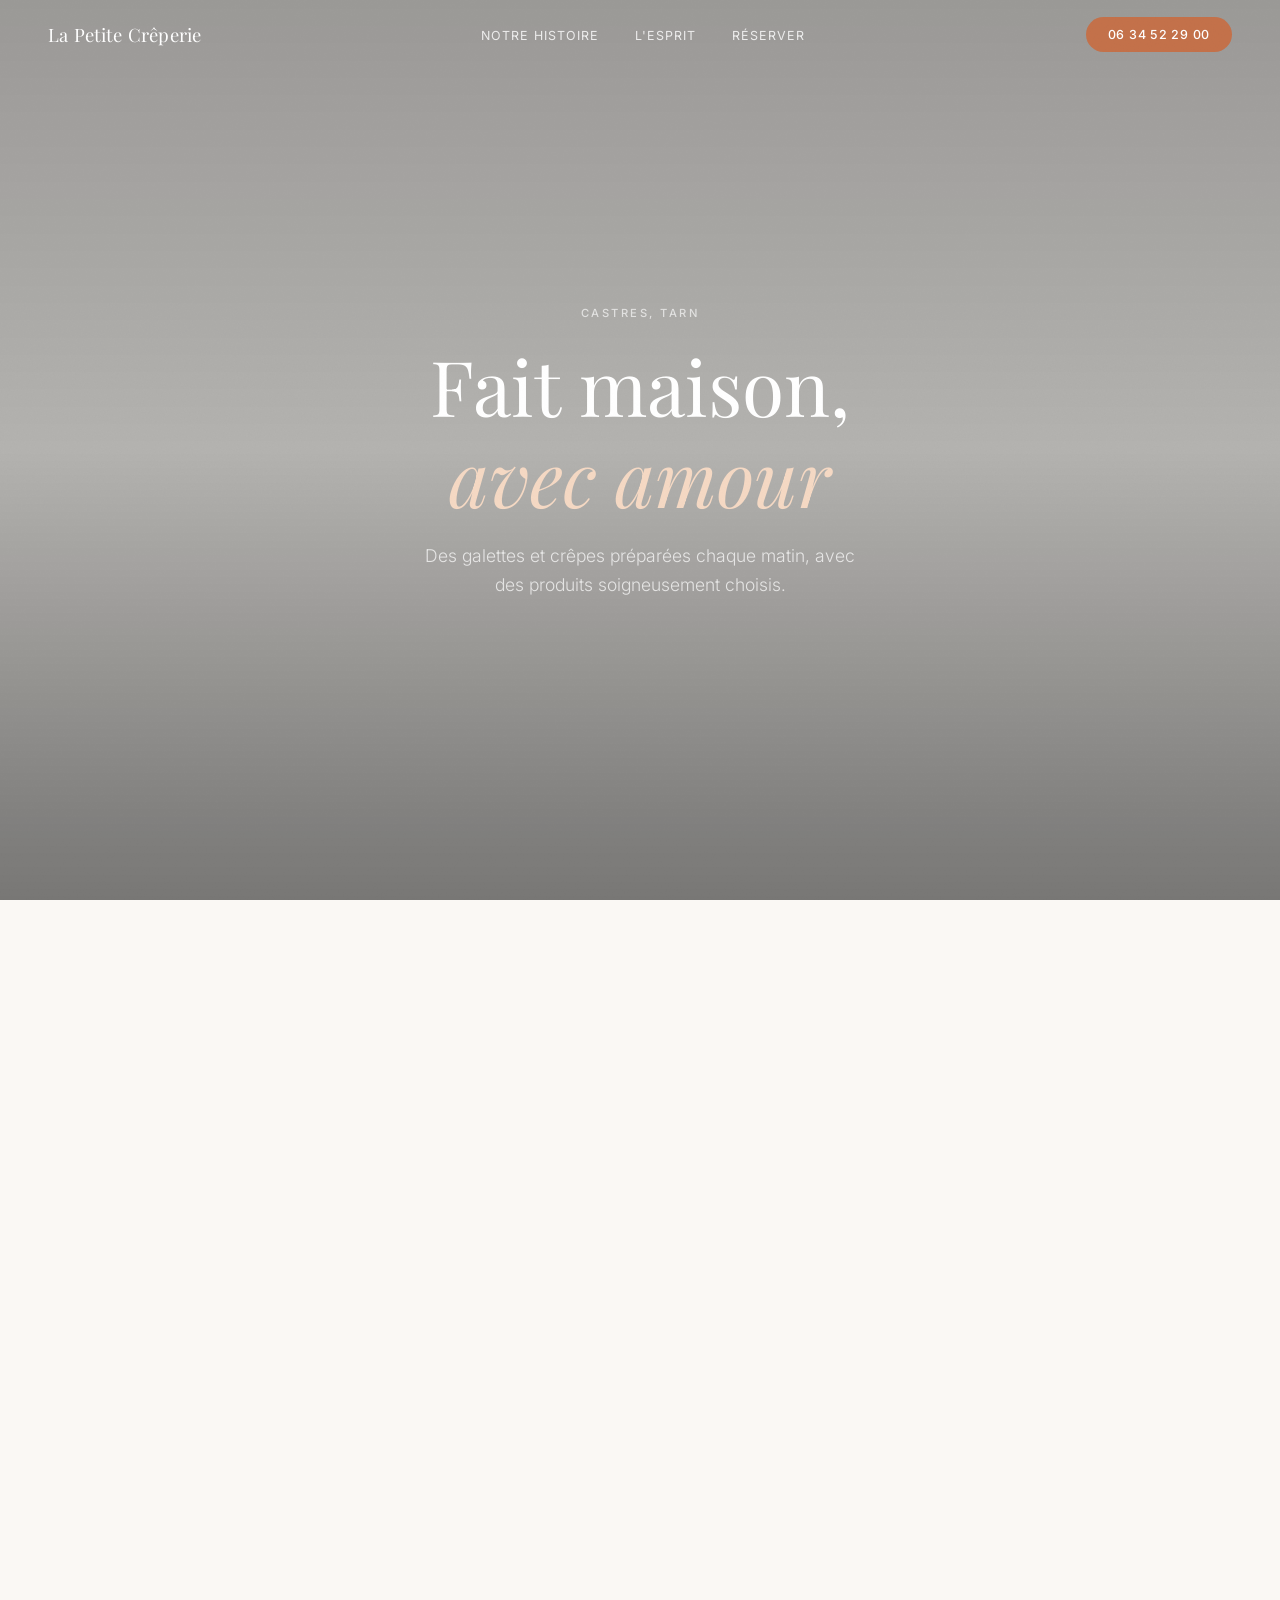
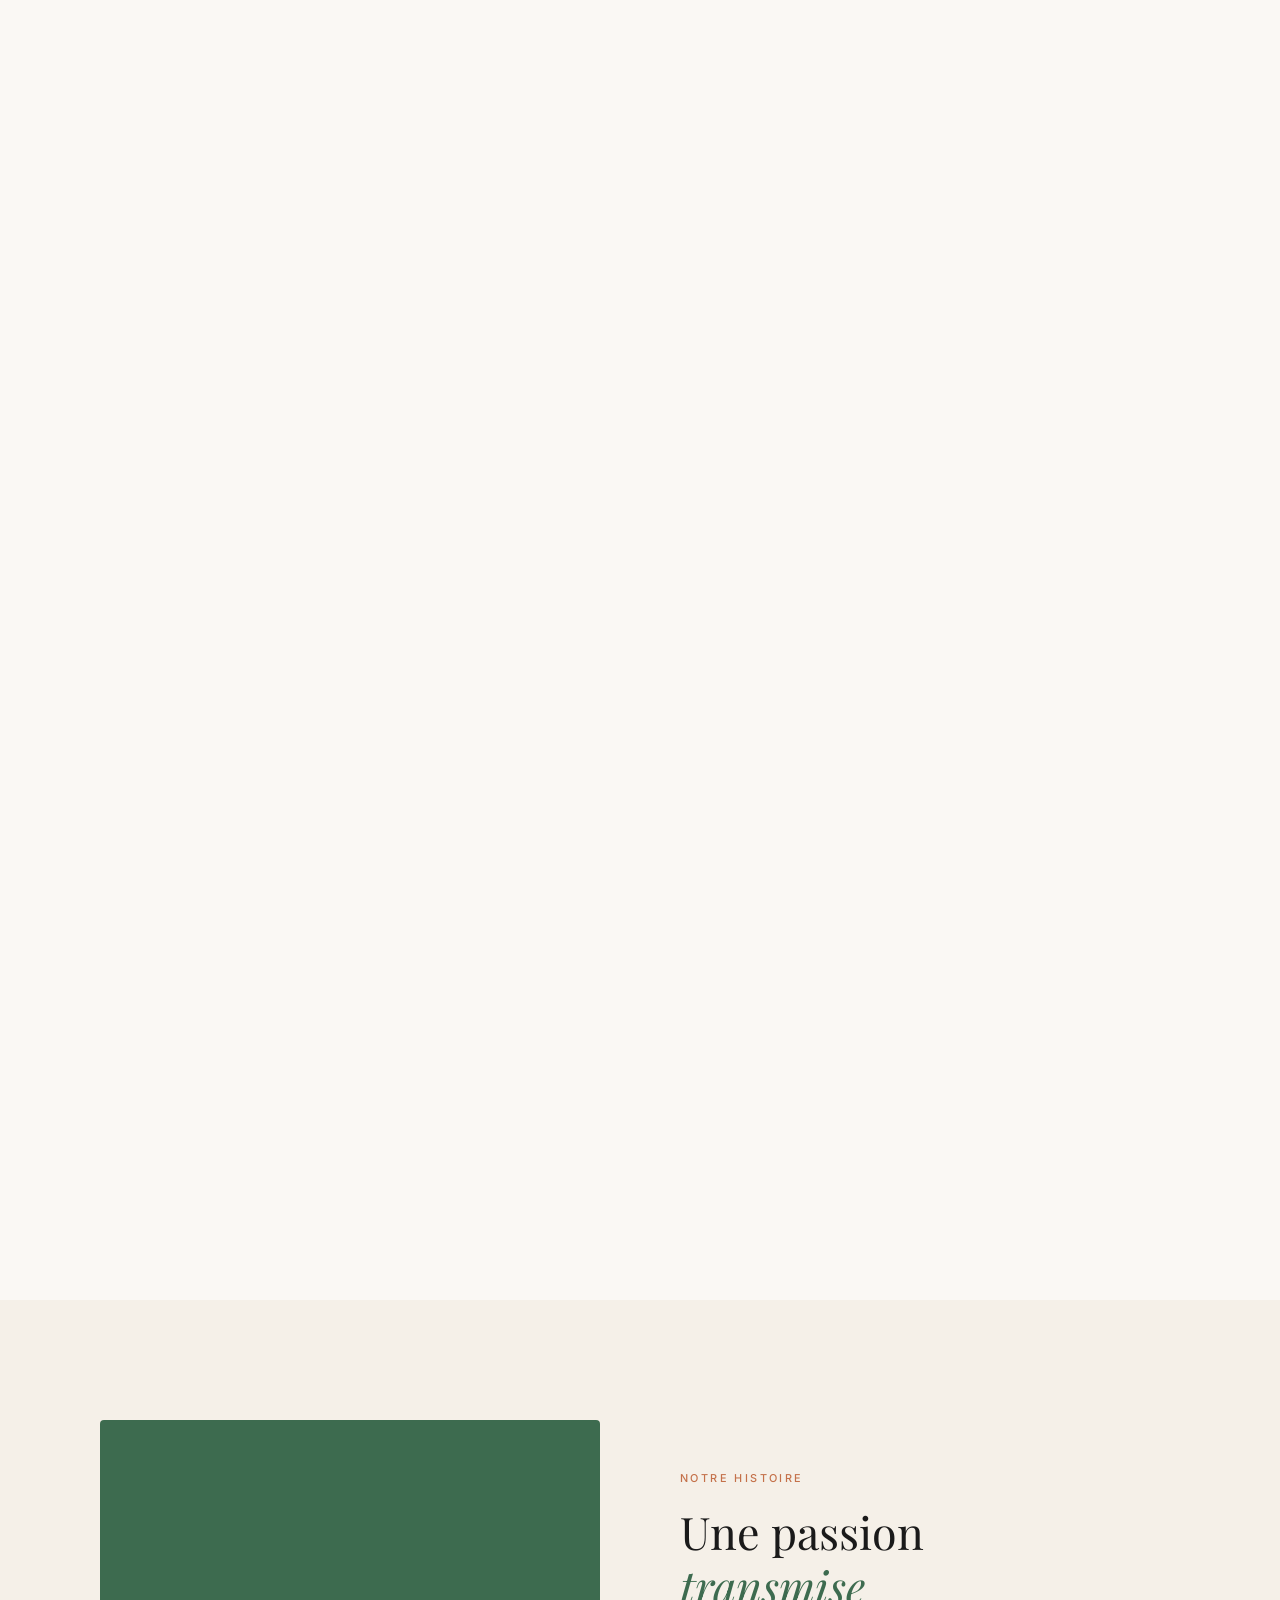
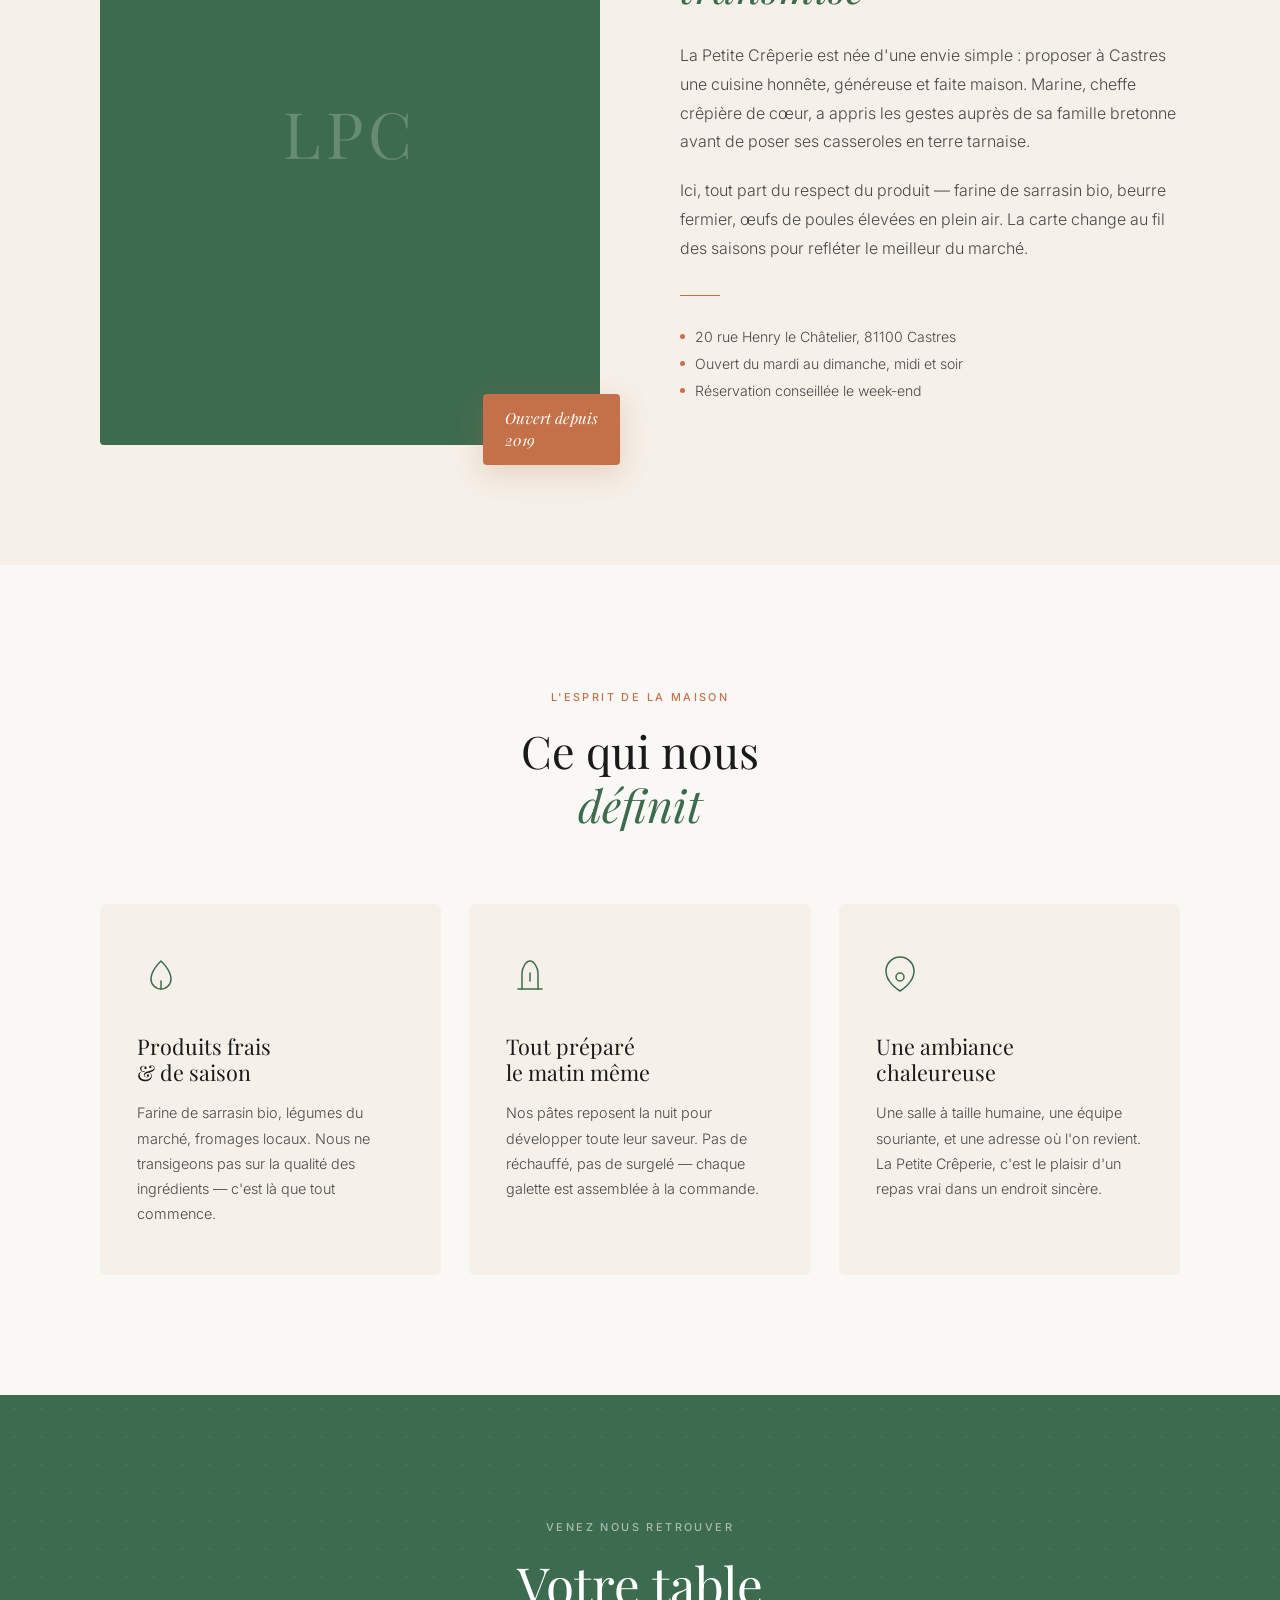
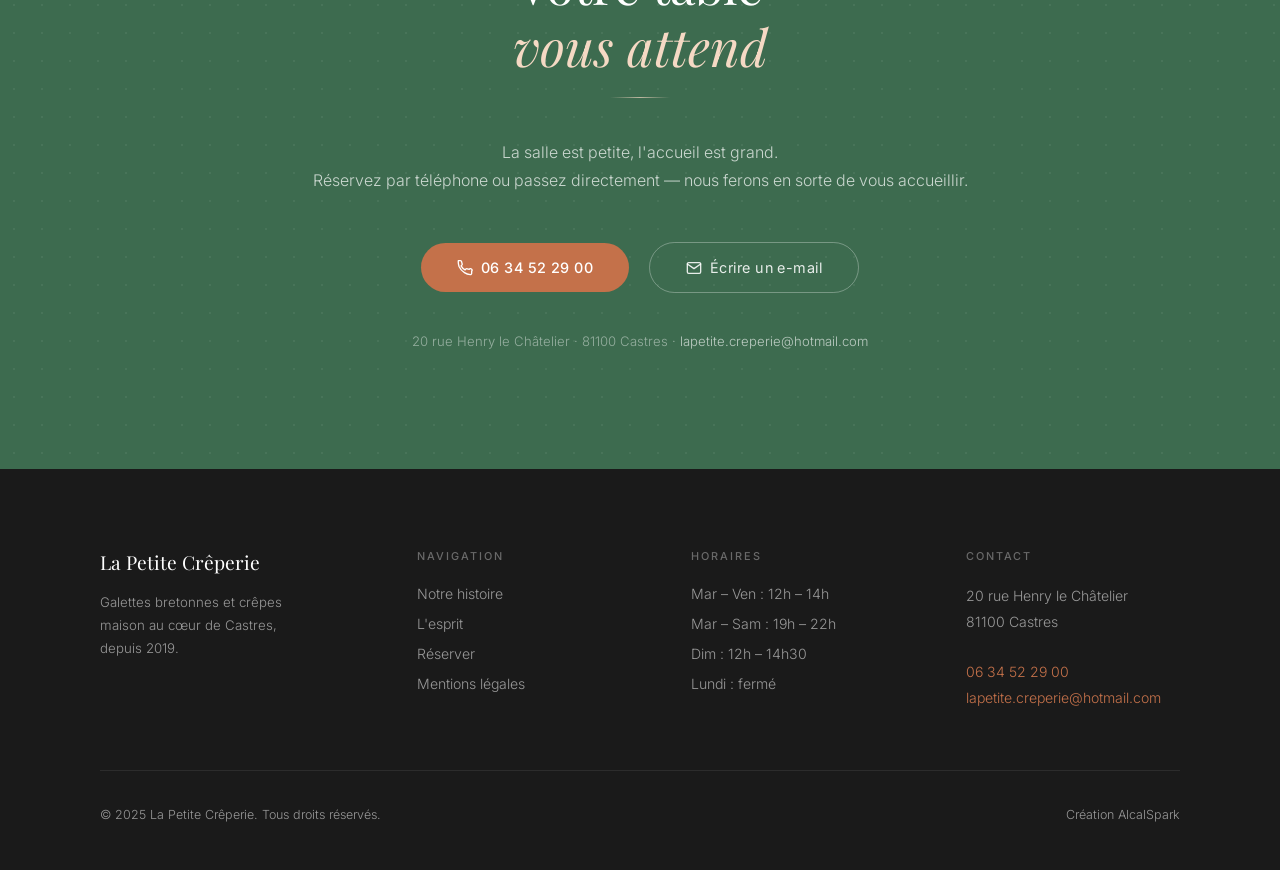
==== commit 7f6494d1: "Refonte index.html — hero vidéo scroll-driven, nouvelle charte graphique Palette #3d6b4f / #c4714a /" ====
--- a/index.html
+++ b/index.html
@@ -3,433 +3,1169 @@
 <head>
   <meta charset="UTF-8">
   <meta name="viewport" content="width=device-width, initial-scale=1.0">
-  <meta name="description" content="La Petite Crêperie - Galettes bretonnes au sarrasin bio et crêpes sucrées artisanales à Castres (Tarn). Produits locaux, fait maison, circuit court. Ouvert lundi-samedi 11h45-14h15.">
-  <title>La Petite Crêperie - Galettes &amp; Crêpes artisanales à Castres</title>
+  <meta name="description" content="La Petite Crêperie — Galettes bretonnes et crêpes maison à Castres. Produits frais, ambiance chaleureuse, saveurs authentiques.">
+  <title>La Petite Crêperie — Castres</title>
   <link rel="preconnect" href="https://fonts.googleapis.com">
   <link rel="preconnect" href="https://fonts.gstatic.com" crossorigin>
-  <link href="https://fonts.googleapis.com/css2?family=Fraunces:ital,opsz,wght@0,9..144,300;1,9..144,300&family=Geist:wght@200;300;400&display=swap" rel="stylesheet">
-  <link rel="stylesheet" href="style.css">
+  <link href="https://fonts.googleapis.com/css2?family=Playfair+Display:ital,wght@0,400;0,500;1,400;1,500&family=Inter:wght@300;400;500&display=swap" rel="stylesheet">
+
+  <style>
+/* ── Reset & Variables ─────────────────────────────── */
+*, *::before, *::after { box-sizing: border-box; margin: 0; padding: 0; }
+
+:root {
+  --green:       #3d6b4f;
+  --green-light: #4e8464;
+  --terra:       #c4714a;
+  --cream:       #f5f0e8;
+  --cream-light: #faf8f4;
+  --dark:        #1a1a1a;
+  --mid:         #4a4a4a;
+  --muted:       #888;
+
+  --font-serif: 'Playfair Display', Georgia, serif;
+  --font-sans:  'Inter', system-ui, sans-serif;
+
+  --nav-h: 68px;
+  --ease:  cubic-bezier(0.22, 1, 0.36, 1);
+}
+
+html { scroll-behavior: smooth; }
+
+body {
+  background: var(--cream-light);
+  color: var(--dark);
+  font-family: var(--font-sans);
+  font-weight: 300;
+  overflow-x: hidden;
+  -webkit-font-smoothing: antialiased;
+}
+
+img { display: block; max-width: 100%; }
+a { text-decoration: none; color: inherit; }
+
+/* ── Grain ─────────────────────────────────────────── */
+.grain {
+  position: fixed;
+  inset: 0;
+  pointer-events: none;
+  z-index: 9999;
+  opacity: 0.028;
+  mix-blend-mode: multiply;
+}
+.grain svg { width: 100%; height: 100%; }
+
+/* ── Navbar ────────────────────────────────────────── */
+.nav {
+  position: fixed;
+  top: 0; left: 0; right: 0;
+  height: var(--nav-h);
+  display: flex;
+  align-items: center;
+  justify-content: space-between;
+  padding: 0 48px;
+  z-index: 100;
+  transition: background 0.4s var(--ease), box-shadow 0.4s var(--ease);
+}
+
+.nav.scrolled {
+  background: rgba(250, 248, 244, 0.96);
+  backdrop-filter: blur(12px);
+  -webkit-backdrop-filter: blur(12px);
+  box-shadow: 0 1px 0 rgba(0,0,0,0.06);
+}
+
+.nav__logo {
+  font-family: var(--font-serif);
+  font-size: 1.15rem;
+  font-weight: 400;
+  color: #fff;
+  transition: color 0.4s ease;
+  letter-spacing: 0.01em;
+}
+.nav.scrolled .nav__logo { color: var(--dark); }
+
+.nav__links {
+  display: flex;
+  align-items: center;
+  gap: 36px;
+  list-style: none;
+}
+
+.nav__links a {
+  font-size: 0.78rem;
+  font-weight: 400;
+  letter-spacing: 0.08em;
+  text-transform: uppercase;
+  color: rgba(255,255,255,0.82);
+  transition: color 0.3s ease;
+}
+.nav.scrolled .nav__links a { color: var(--mid); }
+.nav__links a:hover { color: var(--terra) !important; }
+
+.nav__cta {
+  font-size: 0.78rem;
+  font-weight: 500;
+  letter-spacing: 0.06em;
+  padding: 10px 22px;
+  border-radius: 100px;
+  background: var(--terra);
+  color: #fff;
+  transition: background 0.3s ease, transform 0.2s ease;
+}
+.nav__cta:hover { background: #b5623d; transform: translateY(-1px); }
+
+/* Burger */
+.nav__burger {
+  display: none;
+  flex-direction: column;
+  gap: 5px;
+  cursor: pointer;
+  padding: 4px;
+  background: none;
+  border: none;
+}
+.nav__burger span {
+  display: block;
+  width: 24px;
+  height: 1.5px;
+  background: #fff;
+  transition: background 0.4s ease, transform 0.3s ease, opacity 0.3s ease;
+  border-radius: 2px;
+}
+.nav.scrolled .nav__burger span { background: var(--dark); }
+.nav__burger.open span:nth-child(1) { transform: translateY(6.5px) rotate(45deg); }
+.nav__burger.open span:nth-child(2) { opacity: 0; }
+.nav__burger.open span:nth-child(3) { transform: translateY(-6.5px) rotate(-45deg); }
+
+/* Mobile menu drawer */
+.nav__drawer {
+  position: fixed;
+  top: 0; left: 0; right: 0; bottom: 0;
+  background: var(--cream-light);
+  z-index: 99;
+  display: flex;
+  flex-direction: column;
+  align-items: center;
+  justify-content: center;
+  gap: 40px;
+  opacity: 0;
+  pointer-events: none;
+  transition: opacity 0.35s ease;
+}
+.nav__drawer.open { opacity: 1; pointer-events: all; }
+.nav__drawer a {
+  font-family: var(--font-serif);
+  font-size: 2rem;
+  font-weight: 400;
+  color: var(--dark);
+}
+.nav__drawer a:hover { color: var(--terra); }
+.nav__drawer .drawer__cta {
+  margin-top: 12px;
+  font-family: var(--font-sans);
+  font-size: 0.9rem;
+  font-weight: 500;
+  padding: 14px 32px;
+  border-radius: 100px;
+  background: var(--terra);
+  color: #fff;
+}
+
+/* ── Hero scroll section ───────────────────────────── */
+.hero-section {
+  position: relative;
+  height: 500vh;
+}
+
+.hero-sticky {
+  position: sticky;
+  top: 0;
+  height: 100vh;
+  width: 100%;
+  overflow: hidden;
+}
+
+/* Video */
+.hero-video {
+  position: absolute;
+  inset: 0;
+  width: 100%;
+  height: 100%;
+  object-fit: cover;
+  object-position: center;
+}
+
+/* Dark overlay over video */
+.hero-overlay {
+  position: absolute;
+  inset: 0;
+  background: linear-gradient(
+    to bottom,
+    rgba(0,0,0,0.38) 0%,
+    rgba(0,0,0,0.28) 50%,
+    rgba(0,0,0,0.52) 100%
+  );
+}
+
+/* Text phases container */
+.hero-texts {
+  position: absolute;
+  inset: 0;
+  display: flex;
+  align-items: center;
+  justify-content: center;
+  text-align: center;
+  padding: 0 24px;
+  pointer-events: none;
+}
+
+.hero-phase {
+  position: absolute;
+  width: 100%;
+  padding: 0 24px;
+  text-align: center;
+  opacity: 0;
+  transform: translateY(18px);
+  transition: opacity 0.7s var(--ease), transform 0.7s var(--ease);
+  will-change: opacity, transform;
+}
+
+.hero-phase.visible {
+  opacity: 1;
+  transform: translateY(0);
+}
+
+.hero-phase__eyebrow {
+  display: inline-block;
+  font-size: 0.7rem;
+  font-weight: 500;
+  letter-spacing: 0.22em;
+  text-transform: uppercase;
+  color: rgba(255,255,255,0.65);
+  margin-bottom: 20px;
+}
+
+.hero-phase__title {
+  font-family: var(--font-serif);
+  font-size: clamp(2.6rem, 6vw, 5.2rem);
+  font-weight: 400;
+  color: #fff;
+  line-height: 1.18;
+  max-width: 720px;
+  margin: 0 auto;
+}
+
+.hero-phase__title em {
+  font-style: italic;
+  color: #f5d9c4;
+}
+
+.hero-phase__sub {
+  margin-top: 20px;
+  font-size: clamp(0.9rem, 1.5vw, 1.1rem);
+  font-weight: 300;
+  color: rgba(255,255,255,0.72);
+  max-width: 440px;
+  margin-left: auto;
+  margin-right: auto;
+  line-height: 1.65;
+}
+
+/* CTA — appears at 80% scroll */
+.hero-cta {
+  position: absolute;
+  bottom: 52px;
+  left: 50%;
+  transform: translateX(-50%) translateY(20px);
+  opacity: 0;
+  transition: opacity 0.6s var(--ease), transform 0.6s var(--ease);
+  pointer-events: none;
+  white-space: nowrap;
+}
+.hero-cta.visible {
+  opacity: 1;
+  transform: translateX(-50%) translateY(0);
+  pointer-events: auto;
+}
+.hero-cta__btn {
+  display: inline-flex;
+  align-items: center;
+  gap: 10px;
+  padding: 16px 36px;
+  border-radius: 100px;
+  background: var(--terra);
+  color: #fff;
+  font-family: var(--font-sans);
+  font-size: 0.88rem;
+  font-weight: 500;
+  letter-spacing: 0.04em;
+  transition: background 0.25s ease, transform 0.2s ease;
+}
+.hero-cta__btn:hover { background: #b5623d; transform: scale(1.02); }
+
+/* Progress bar */
+.hero-progress {
+  position: absolute;
+  bottom: 0; left: 0;
+  height: 2px;
+  background: var(--terra);
+  width: 0%;
+  transition: width 0.1s linear;
+  z-index: 10;
+}
+
+/* Scroll hint */
+.hero-hint {
+  position: absolute;
+  bottom: 52px;
+  left: 50%;
+  transform: translateX(-50%);
+  display: flex;
+  flex-direction: column;
+  align-items: center;
+  gap: 10px;
+  transition: opacity 0.5s ease;
+}
+.hero-hint.hidden { opacity: 0; pointer-events: none; }
+.hero-hint__label {
+  font-size: 0.6rem;
+  letter-spacing: 0.3em;
+  text-transform: uppercase;
+  color: rgba(255,255,255,0.5);
+}
+.hero-hint__line {
+  width: 1px;
+  height: 42px;
+  background: linear-gradient(to bottom, rgba(255,255,255,0.55), transparent);
+  animation: hint-drop 2s ease-in-out infinite;
+  transform-origin: top;
+}
+@keyframes hint-drop {
+  0%, 100% { transform: scaleY(1); opacity: 0.8; }
+  50%       { transform: scaleY(0.5) translateY(8px); opacity: 0.3; }
+}
+
+/* ── Section — Présentation ────────────────────────── */
+.section-presentation {
+  background: var(--cream);
+  padding: 120px 48px;
+}
+
+.presentation-inner {
+  max-width: 1080px;
+  margin: 0 auto;
+  display: grid;
+  grid-template-columns: 1fr 1fr;
+  gap: 80px;
+  align-items: center;
+}
+
+.presentation-visual {
+  position: relative;
+}
+
+.presentation-placeholder {
+  aspect-ratio: 4/5;
+  background: var(--green);
+  border-radius: 4px;
+  display: flex;
+  align-items: center;
+  justify-content: center;
+  overflow: hidden;
+}
+
+.presentation-placeholder span {
+  font-family: var(--font-serif);
+  font-size: 4rem;
+  font-weight: 400;
+  color: rgba(255,255,255,0.22);
+  letter-spacing: 0.08em;
+}
+
+.presentation-placeholder img {
+  width: 100%;
+  height: 100%;
+  object-fit: cover;
+}
+
+.presentation-tag {
+  position: absolute;
+  bottom: -20px;
+  right: -20px;
+  background: var(--terra);
+  color: #fff;
+  font-family: var(--font-serif);
+  font-style: italic;
+  font-size: 0.95rem;
+  padding: 14px 22px;
+  border-radius: 4px;
+  line-height: 1.4;
+  box-shadow: 0 8px 28px rgba(196,113,74,0.25);
+}
+
+.section-eyebrow {
+  display: inline-block;
+  font-size: 0.68rem;
+  font-weight: 500;
+  letter-spacing: 0.22em;
+  text-transform: uppercase;
+  color: var(--terra);
+  margin-bottom: 20px;
+}
+
+.section-title {
+  font-family: var(--font-serif);
+  font-size: clamp(2rem, 3.5vw, 3rem);
+  font-weight: 400;
+  line-height: 1.2;
+  color: var(--dark);
+  margin-bottom: 28px;
+}
+
+.section-title em { font-style: italic; color: var(--green); }
+
+.section-body {
+  font-size: 1rem;
+  line-height: 1.8;
+  color: var(--mid);
+  margin-bottom: 20px;
+}
+
+.section-divider {
+  width: 40px;
+  height: 1px;
+  background: var(--terra);
+  margin: 32px 0;
+  opacity: 0.5;
+}
+
+.info-list {
+  display: flex;
+  flex-direction: column;
+  gap: 10px;
+}
+
+.info-list li {
+  list-style: none;
+  font-size: 0.88rem;
+  color: var(--mid);
+  display: flex;
+  align-items: center;
+  gap: 10px;
+}
+
+.info-list li::before {
+  content: '';
+  width: 5px;
+  height: 5px;
+  border-radius: 50%;
+  background: var(--terra);
+  flex-shrink: 0;
+}
+
+/* ── Section — Points forts ────────────────────────── */
+.section-forts {
+  background: var(--cream-light);
+  padding: 120px 48px;
+}
+
+.section-forts .section-header {
+  text-align: center;
+  max-width: 540px;
+  margin: 0 auto 72px;
+}
+
+.cards-grid {
+  max-width: 1080px;
+  margin: 0 auto;
+  display: grid;
+  grid-template-columns: repeat(3, 1fr);
+  gap: 28px;
+}
+
+.card {
+  background: var(--cream);
+  border-radius: 6px;
+  padding: 48px 36px;
+  border: 1px solid transparent;
+  transition: border-color 0.4s ease, transform 0.4s var(--ease), box-shadow 0.4s ease;
+}
+
+.card:hover {
+  border-color: var(--terra);
+  transform: translateY(-6px);
+  box-shadow: 0 20px 48px rgba(196,113,74,0.08);
+}
+
+.card__icon {
+  width: 48px;
+  height: 48px;
+  margin-bottom: 28px;
+  color: var(--green);
+}
+
+.card__title {
+  font-family: var(--font-serif);
+  font-size: 1.35rem;
+  font-weight: 400;
+  color: var(--dark);
+  margin-bottom: 14px;
+  line-height: 1.25;
+}
+
+.card__body {
+  font-size: 0.9rem;
+  line-height: 1.75;
+  color: var(--mid);
+}
+
+/* ── Section — CTA réservation ─────────────────────── */
+.section-reservation {
+  background: var(--green);
+  padding: 120px 48px;
+  position: relative;
+  overflow: hidden;
+}
+
+.section-reservation::before {
+  content: '';
+  position: absolute;
+  inset: 0;
+  background-image: radial-gradient(circle, rgba(255,255,255,0.06) 1px, transparent 1px);
+  background-size: 28px 28px;
+  pointer-events: none;
+}
+
+.reservation-inner {
+  position: relative;
+  max-width: 680px;
+  margin: 0 auto;
+  text-align: center;
+}
+
+.reservation-inner .section-eyebrow { color: rgba(255,255,255,0.55); }
+
+.reservation-title {
+  font-family: var(--font-serif);
+  font-size: clamp(2rem, 4vw, 3.2rem);
+  font-weight: 400;
+  color: #fff;
+  line-height: 1.2;
+  margin-bottom: 20px;
+}
+
+.reservation-title em { font-style: italic; color: #f5d9c4; }
+
+.reservation-body {
+  font-size: 1rem;
+  line-height: 1.75;
+  color: rgba(255,255,255,0.72);
+  margin-bottom: 48px;
+}
+
+.reservation-divider {
+  width: 60px;
+  height: 1px;
+  background: linear-gradient(to right, transparent, rgba(245,217,196,0.7), transparent);
+  margin: 0 auto 40px;
+}
+
+.reservation-actions {
+  display: flex;
+  align-items: center;
+  justify-content: center;
+  gap: 20px;
+  flex-wrap: wrap;
+}
+
+.btn-primary {
+  display: inline-flex;
+  align-items: center;
+  gap: 8px;
+  padding: 16px 36px;
+  border-radius: 100px;
+  background: var(--terra);
+  color: #fff;
+  font-family: var(--font-sans);
+  font-size: 0.9rem;
+  font-weight: 500;
+  letter-spacing: 0.03em;
+  transition: background 0.25s ease, transform 0.2s ease, box-shadow 0.2s ease;
+}
+.btn-primary:hover {
+  background: #b5623d;
+  transform: translateY(-2px);
+  box-shadow: 0 8px 24px rgba(196,113,74,0.35);
+}
+
+.btn-ghost {
+  display: inline-flex;
+  align-items: center;
+  gap: 8px;
+  padding: 16px 36px;
+  border-radius: 100px;
+  border: 1px solid rgba(255,255,255,0.3);
+  color: rgba(255,255,255,0.88);
+  font-family: var(--font-sans);
+  font-size: 0.9rem;
+  font-weight: 400;
+  letter-spacing: 0.03em;
+  transition: border-color 0.25s ease, color 0.25s ease, transform 0.2s ease;
+}
+.btn-ghost:hover {
+  border-color: rgba(255,255,255,0.7);
+  color: #fff;
+  transform: translateY(-2px);
+}
+
+.reservation-contact {
+  margin-top: 40px;
+  font-size: 0.82rem;
+  color: rgba(255,255,255,0.45);
+}
+
+.reservation-contact a {
+  color: rgba(255,255,255,0.65);
+  transition: color 0.2s ease;
+}
+.reservation-contact a:hover { color: #f5d9c4; }
+
+/* ── Footer ────────────────────────────────────────── */
+.footer {
+  background: var(--dark);
+  color: rgba(255,255,255,0.55);
+  padding: 80px 48px 48px;
+}
+
+.footer-inner {
+  max-width: 1080px;
+  margin: 0 auto;
+}
+
+.footer-top {
+  display: grid;
+  grid-template-columns: 1.2fr 1fr 1fr 1fr;
+  gap: 60px;
+  padding-bottom: 60px;
+  border-bottom: 1px solid rgba(255,255,255,0.08);
+}
+
+.footer-brand .footer-logo {
+  font-family: var(--font-serif);
+  font-size: 1.2rem;
+  font-weight: 400;
+  color: #fff;
+  display: block;
+  margin-bottom: 16px;
+}
+
+.footer-brand p {
+  font-size: 0.83rem;
+  line-height: 1.7;
+  max-width: 220px;
+}
+
+.footer-col h4 {
+  font-size: 0.68rem;
+  font-weight: 500;
+  letter-spacing: 0.18em;
+  text-transform: uppercase;
+  color: rgba(255,255,255,0.35);
+  margin-bottom: 20px;
+}
+
+.footer-col ul { list-style: none; }
+.footer-col ul li + li { margin-top: 10px; }
+
+.footer-col ul li a {
+  font-size: 0.88rem;
+  color: rgba(255,255,255,0.55);
+  transition: color 0.2s ease;
+}
+.footer-col ul li a:hover { color: #fff; }
+
+.footer-address {
+  font-size: 0.88rem;
+  line-height: 1.8;
+  font-style: normal;
+}
+
+.footer-address a {
+  color: var(--terra);
+  transition: color 0.2s ease;
+}
+.footer-address a:hover { color: #d4825a; }
+
+.footer-bottom {
+  display: flex;
+  align-items: center;
+  justify-content: space-between;
+  padding-top: 36px;
+  font-size: 0.78rem;
+  flex-wrap: wrap;
+  gap: 12px;
+}
+
+.footer-bottom a { transition: color 0.2s ease; }
+.footer-bottom a:hover { color: rgba(255,255,255,0.8); }
+
+/* ── Scroll reveal ─────────────────────────────────── */
+.reveal {
+  opacity: 0;
+  transform: translateY(28px);
+  transition: opacity 0.75s var(--ease), transform 0.75s var(--ease);
+}
+.reveal.visible {
+  opacity: 1;
+  transform: translateY(0);
+}
+.reveal[data-delay="1"] { transition-delay: 0.1s; }
+.reveal[data-delay="2"] { transition-delay: 0.2s; }
+.reveal[data-delay="3"] { transition-delay: 0.3s; }
+
+/* ── Responsive ────────────────────────────────────── */
+@media (max-width: 1023px) {
+  .nav { padding: 0 24px; }
+  .nav__links { display: none; }
+  .nav__cta { display: none; }
+  .nav__burger { display: flex; }
+
+  .hero-phase__title { font-size: clamp(2rem, 8vw, 3.2rem); }
+
+  .section-presentation,
+  .section-forts,
+  .section-reservation { padding: 80px 24px; }
+
+  .presentation-inner {
+    grid-template-columns: 1fr;
+    gap: 52px;
+  }
+
+  .presentation-tag { right: 12px; bottom: -16px; }
+
+  .cards-grid {
+    grid-template-columns: 1fr;
+    gap: 20px;
+  }
+
+  .footer-top {
+    grid-template-columns: 1fr 1fr;
+    gap: 40px;
+  }
+
+  .footer { padding: 60px 24px 40px; }
+
+  .footer-bottom { flex-direction: column; text-align: center; }
+}
+
+@media (max-width: 600px) {
+  .footer-top { grid-template-columns: 1fr; }
+  .cards-grid { gap: 16px; }
+  .card { padding: 36px 28px; }
+  .reservation-actions { flex-direction: column; width: 100%; }
+  .btn-primary, .btn-ghost { width: 100%; justify-content: center; }
+}
+
+/* ── Mobile: video autoplay, no scroll-drive ───────── */
+@media (max-width: 1023px) {
+  .hero-section { height: auto; }
+  .hero-sticky {
+    position: relative;
+    height: 100svh;
+    min-height: 560px;
+  }
+  .hero-progress { display: none; }
+  .hero-hint { display: none; }
+}
+  </style>
 </head>
 <body>
 
-  <!-- Grain overlay (SVG feTurbulence inline) -->
-  <div class="grain" aria-hidden="true">
-    <svg xmlns="http://www.w3.org/2000/svg" width="100%" height="100%" preserveAspectRatio="none">
-      <filter id="grain-filter" x="0%" y="0%" width="100%" height="100%">
-        <feTurbulence type="fractalNoise" baseFrequency="0.65" numOctaves="3" stitchTiles="stitch" result="noise"/>
-        <feColorMatrix type="saturate" values="0" in="noise"/>
-      </filter>
-      <rect width="100%" height="100%" filter="url(#grain-filter)"/>
-    </svg>
+<!-- Grain overlay ──────────────────────────────────── -->
+<div class="grain" aria-hidden="true">
+  <svg xmlns="http://www.w3.org/2000/svg" width="100%" height="100%" preserveAspectRatio="none">
+    <filter id="g" x="0%" y="0%" width="100%" height="100%">
+      <feTurbulence type="fractalNoise" baseFrequency="0.65" numOctaves="3" stitchTiles="stitch" result="n"/>
+      <feColorMatrix type="saturate" values="0" in="n"/>
+    </filter>
+    <rect width="100%" height="100%" filter="url(#g)"/>
+  </svg>
+</div>
+
+<!-- Navbar ─────────────────────────────────────────── -->
+<nav class="nav" id="nav" aria-label="Navigation principale">
+  <a href="#" class="nav__logo">La Petite Crêperie</a>
+
+  <ul class="nav__links">
+    <li><a href="#presentation">Notre histoire</a></li>
+    <li><a href="#forts">L'esprit</a></li>
+    <li><a href="#reservation">Réserver</a></li>
+  </ul>
+
+  <a href="tel:0634522900" class="nav__cta" aria-label="Appeler le 06 34 52 29 00">06 34 52 29 00</a>
+
+  <button class="nav__burger" id="burger" aria-label="Ouvrir le menu" aria-expanded="false">
+    <span></span>
+    <span></span>
+    <span></span>
+  </button>
+</nav>
+
+<!-- Mobile drawer ──────────────────────────────────── -->
+<div class="nav__drawer" id="drawer" role="dialog" aria-label="Menu de navigation">
+  <a href="#presentation" class="drawer__link">Notre histoire</a>
+  <a href="#forts" class="drawer__link">L'esprit</a>
+  <a href="#reservation" class="drawer__link">Réserver</a>
+  <a href="tel:0634522900" class="drawer__cta">06 34 52 29 00</a>
+</div>
+
+<!-- ── Section 1 — Hero scroll-driven video ────────── -->
+<section class="hero-section" id="hero-section" aria-label="Hero">
+  <div class="hero-sticky" id="hero-sticky">
+
+    <video
+      class="hero-video"
+      id="hero-video"
+      src="hero-video.mp4"
+      muted
+      playsinline
+      preload="auto"
+      aria-hidden="true"
+    ></video>
+
+    <div class="hero-overlay" aria-hidden="true"></div>
+
+    <!-- Text phases -->
+    <div class="hero-texts" aria-live="polite">
+
+      <div class="hero-phase" id="phase-0" role="text">
+        <span class="hero-phase__eyebrow">Castres, Tarn</span>
+        <h1 class="hero-phase__title">Fait maison,<br><em>avec amour</em></h1>
+        <p class="hero-phase__sub">Des galettes et crêpes préparées chaque matin, avec des produits soigneusement choisis.</p>
+      </div>
+
+      <div class="hero-phase" id="phase-1" role="text">
+        <span class="hero-phase__eyebrow">Notre savoir-faire</span>
+        <h2 class="hero-phase__title">La Bretagne<br><em>à votre table</em></h2>
+        <p class="hero-phase__sub">Une pâte à sarrasin traditionnelle, une garniture généreuse — le vrai goût des galettes bretonnes.</p>
+      </div>
+
+      <div class="hero-phase" id="phase-2" role="text">
+        <span class="hero-phase__eyebrow">20 rue Henry le Châtelier</span>
+        <h2 class="hero-phase__title">Une adresse<br><em>qui manquait</em></h2>
+        <p class="hero-phase__sub">Au cœur de Castres, une crêperie chaleureuse où chaque détail compte.</p>
+      </div>
+
+    </div>
+
+    <!-- CTA button — appears at 80% of hero scroll -->
+    <div class="hero-cta" id="hero-cta" aria-hidden="true">
+      <a href="tel:0634522900" class="hero-cta__btn">
+        <svg width="16" height="16" viewBox="0 0 24 24" fill="none" stroke="currentColor" stroke-width="2" stroke-linecap="round" stroke-linejoin="round" aria-hidden="true">
+          <path d="M22 16.92v3a2 2 0 01-2.18 2 19.79 19.79 0 01-8.63-3.07A19.5 19.5 0 013.07 9.82 19.79 19.79 0 012 1h3a2 2 0 012 1.72c.127.96.361 1.903.7 2.81a2 2 0 01-.45 2.11L6.09 8.91a16 16 0 006 6l1.27-1.27a2 2 0 012.11-.45c.907.339 1.85.573 2.81.7A2 2 0 0122 16.92z"/>
+        </svg>
+        Appeler pour réserver
+      </a>
+    </div>
+
+    <!-- Scroll hint -->
+    <div class="hero-hint" id="hero-hint" aria-hidden="true">
+      <span class="hero-hint__label">Défiler</span>
+      <div class="hero-hint__line"></div>
+    </div>
+
+    <!-- Progress bar -->
+    <div class="hero-progress" id="hero-progress" aria-hidden="true"></div>
+
   </div>
-
-  <!-- =====================================================
-       NAVIGATION - VERSION HAUT
-       ===================================================== -->
-  <nav class="nav" id="nav" aria-label="Navigation principale">
-    <a href="/" class="nav__logo">La Petite Crêperie</a>
-    <ul class="nav__links">
-      <li><a href="#histoire">Histoire</a></li>
-      <li><a href="#carte">La Carte</a></li>
-      <li><a href="#equipe">L'équipe</a></li>
-      <li><a href="#avis">Avis</a></li>
-      <li><a href="#contact">Contact</a></li>
-    </ul>
-    <a href="tel:0634522900" class="nav__cta" aria-label="Appeler le 06 34 52 29 00">06 34 52 29 00</a>
-  </nav>
-
-  <!-- =====================================================
-       HERO
-       ===================================================== -->
-  <section class="hero" id="hero" aria-label="Accueil">
-    <div class="hero__bg" id="hero-bg" role="img" aria-label="Galette sarrasin sur billig en fonte"></div>
-    <div class="hero__vignette" aria-hidden="true"></div>
-
-    <div class="hero__brand" aria-hidden="true">
-      <span class="hero__brand-name">La Petite Crêperie</span>
-    </div>
-
-    <div class="hero__score" aria-label="Note client 4,8 sur 5 étoiles Google">
-      <div class="hero__score-stars" aria-hidden="true">&#9733;&#9733;&#9733;&#9733;&#9733;</div>
-      <div class="hero__score-text">4.8 - Google</div>
-    </div>
-
-    <div class="hero__content">
-      <h1 class="hero__title">
-        <span class="hero__title-main">Galettes</span>
-        <span class="hero__title-sub">&amp; crêpes</span>
-      </h1>
-
-      <div class="hero__infos" role="list" aria-label="Informations pratiques">
-        <div class="hero__info" role="listitem">
-          <div class="hero__info-label">Horaires</div>
-          <div class="hero__info-value">Lun - Sam - 11h45 à 14h15</div>
-        </div>
-        <div class="hero__info" role="listitem">
-          <div class="hero__info-label">Adresse</div>
-          <div class="hero__info-value">20 rue Henry le Châtelier, Castres</div>
-        </div>
-        <div class="hero__info" role="listitem">
-          <div class="hero__info-label">Téléphone</div>
-          <div class="hero__info-value"><a href="tel:0634522900">06 34 52 29 00</a></div>
-        </div>
+</section>
+
+<!-- ── Section 2 — Présentation ─────────────────────── -->
+<section class="section-presentation" id="presentation" aria-label="Notre histoire">
+  <div class="presentation-inner">
+
+    <div class="presentation-visual reveal">
+      <div class="presentation-placeholder" id="presentation-photo">
+        <span>LPC</span>
+      </div>
+      <div class="presentation-tag">
+        Ouvert depuis<br>2019
       </div>
     </div>
 
-    <span class="hero__scroll" aria-hidden="true">Défiler ↓</span>
-  </section>
-
-  <!-- =====================================================
-       RUBAN ANIMÉ
-       ===================================================== -->
-  <div class="ruban" aria-hidden="true">
-    <div class="ruban__track">
-      <div class="ruban__inner">
-        <span class="ruban__item">Galettes bretonnes <span class="ruban__sep">✦</span></span>
-        <span class="ruban__item">Blé noir bio <span class="ruban__sep">✦</span></span>
-        <span class="ruban__item">Produits du Tarn <span class="ruban__sep">✦</span></span>
-        <span class="ruban__item">Circuit court <span class="ruban__sep">✦</span></span>
-        <span class="ruban__item">Préparation minute <span class="ruban__sep">✦</span></span>
-        <span class="ruban__item">Fait maison <span class="ruban__sep">✦</span></span>
+    <div class="presentation-text">
+      <span class="section-eyebrow reveal">Notre histoire</span>
+      <h2 class="section-title reveal" data-delay="1">Une passion<br><em>transmise</em></h2>
+      <p class="section-body reveal" data-delay="2">
+        La Petite Crêperie est née d'une envie simple : proposer à Castres
+        une cuisine honnête, généreuse et faite maison. Marine, cheffe crêpière
+        de cœur, a appris les gestes auprès de sa famille bretonne avant de poser
+        ses casseroles en terre tarnaise.
+      </p>
+      <p class="section-body reveal" data-delay="2">
+        Ici, tout part du respect du produit — farine de sarrasin bio, beurre
+        fermier, œufs de poules élevées en plein air. La carte change au fil
+        des saisons pour refléter le meilleur du marché.
+      </p>
+      <div class="section-divider reveal" data-delay="3"></div>
+      <ul class="info-list reveal" data-delay="3">
+        <li>20 rue Henry le Châtelier, 81100 Castres</li>
+        <li>Ouvert du mardi au dimanche, midi et soir</li>
+        <li>Réservation conseillée le week-end</li>
+      </ul>
+    </div>
+
+  </div>
+</section>
+
+<!-- ── Section 3 — Points forts ─────────────────────── -->
+<section class="section-forts" id="forts" aria-label="L'esprit de la maison">
+  <div class="section-header reveal">
+    <span class="section-eyebrow">L'esprit de la maison</span>
+    <h2 class="section-title" style="text-align:center; margin-bottom:0">Ce qui nous<br><em>définit</em></h2>
+  </div>
+
+  <div class="cards-grid">
+
+    <article class="card reveal" data-delay="1">
+      <svg class="card__icon" viewBox="0 0 48 48" fill="none" stroke="currentColor" stroke-width="1.5" stroke-linecap="round" stroke-linejoin="round" aria-hidden="true">
+        <path d="M24 8c0 0-10 9-10 18a10 10 0 0020 0C34 17 24 8 24 8z"/>
+        <path d="M24 28v8"/>
+      </svg>
+      <h3 class="card__title">Produits frais<br>& de saison</h3>
+      <p class="card__body">Farine de sarrasin bio, légumes du marché, fromages locaux. Nous ne transigeons pas sur la qualité des ingrédients — c'est là que tout commence.</p>
+    </article>
+
+    <article class="card reveal" data-delay="2">
+      <svg class="card__icon" viewBox="0 0 48 48" fill="none" stroke="currentColor" stroke-width="1.5" stroke-linecap="round" stroke-linejoin="round" aria-hidden="true">
+        <path d="M16 36V20c0-5 4-12 8-12s8 7 8 12v16"/>
+        <path d="M12 36h24"/>
+        <path d="M24 20v8"/>
+      </svg>
+      <h3 class="card__title">Tout préparé<br>le matin même</h3>
+      <p class="card__body">Nos pâtes reposent la nuit pour développer toute leur saveur. Pas de réchauffé, pas de surgelé — chaque galette est assemblée à la commande.</p>
+    </article>
+
+    <article class="card reveal" data-delay="3">
+      <svg class="card__icon" viewBox="0 0 48 48" fill="none" stroke="currentColor" stroke-width="1.5" stroke-linecap="round" stroke-linejoin="round" aria-hidden="true">
+        <path d="M24 38s-14-8-14-20a14 14 0 0128 0C38 30 24 38 24 38z"/>
+        <path d="M24 24m-4 0a4 4 0 108 0 4 4 0 10-8 0"/>
+      </svg>
+      <h3 class="card__title">Une ambiance<br>chaleureuse</h3>
+      <p class="card__body">Une salle à taille humaine, une équipe souriante, et une adresse où l'on revient. La Petite Crêperie, c'est le plaisir d'un repas vrai dans un endroit sincère.</p>
+    </article>
+
+  </div>
+</section>
+
+<!-- ── Section 4 — CTA réservation ──────────────────── -->
+<section class="section-reservation" id="reservation" aria-label="Réserver une table">
+  <div class="reservation-inner">
+
+    <span class="section-eyebrow reveal">Venez nous retrouver</span>
+    <h2 class="reservation-title reveal" data-delay="1">
+      Votre table<br><em>vous attend</em>
+    </h2>
+    <div class="reservation-divider reveal" data-delay="2"></div>
+    <p class="reservation-body reveal" data-delay="2">
+      La salle est petite, l'accueil est grand.<br>
+      Réservez par téléphone ou passez directement — nous ferons en sorte de vous accueillir.
+    </p>
+
+    <div class="reservation-actions reveal" data-delay="3">
+      <a href="tel:0634522900" class="btn-primary">
+        <svg width="16" height="16" viewBox="0 0 24 24" fill="none" stroke="currentColor" stroke-width="2" stroke-linecap="round" stroke-linejoin="round" aria-hidden="true">
+          <path d="M22 16.92v3a2 2 0 01-2.18 2 19.79 19.79 0 01-8.63-3.07A19.5 19.5 0 013.07 9.82 19.79 19.79 0 012 1h3a2 2 0 012 1.72c.127.96.361 1.903.7 2.81a2 2 0 01-.45 2.11L6.09 8.91a16 16 0 006 6l1.27-1.27a2 2 0 012.11-.45c.907.339 1.85.573 2.81.7A2 2 0 0122 16.92z"/>
+        </svg>
+        06 34 52 29 00
+      </a>
+      <a href="mailto:lapetite.creperie@hotmail.com" class="btn-ghost">
+        <svg width="16" height="16" viewBox="0 0 24 24" fill="none" stroke="currentColor" stroke-width="2" stroke-linecap="round" stroke-linejoin="round" aria-hidden="true">
+          <path d="M4 4h16c1.1 0 2 .9 2 2v12c0 1.1-.9 2-2 2H4c-1.1 0-2-.9-2-2V6c0-1.1.9-2 2-2z"/>
+          <polyline points="22,6 12,13 2,6"/>
+        </svg>
+        Écrire un e-mail
+      </a>
+    </div>
+
+    <p class="reservation-contact reveal" data-delay="3">
+      20 rue Henry le Châtelier · 81100 Castres ·
+      <a href="mailto:lapetite.creperie@hotmail.com">lapetite.creperie@hotmail.com</a>
+    </p>
+
+  </div>
+</section>
+
+<!-- ── Footer ────────────────────────────────────────── -->
+<footer class="footer" aria-label="Pied de page">
+  <div class="footer-inner">
+
+    <div class="footer-top">
+      <div class="footer-brand">
+        <a href="#" class="footer-logo">La Petite Crêperie</a>
+        <p>Galettes bretonnes et crêpes maison au cœur de Castres, depuis 2019.</p>
       </div>
-      <div class="ruban__inner">
-        <span class="ruban__item">Galettes bretonnes <span class="ruban__sep">✦</span></span>
-        <span class="ruban__item">Blé noir bio <span class="ruban__sep">✦</span></span>
-        <span class="ruban__item">Produits du Tarn <span class="ruban__sep">✦</span></span>
-        <span class="ruban__item">Circuit court <span class="ruban__sep">✦</span></span>
-        <span class="ruban__item">Préparation minute <span class="ruban__sep">✦</span></span>
-        <span class="ruban__item">Fait maison <span class="ruban__sep">✦</span></span>
+
+      <div class="footer-col">
+        <h4>Navigation</h4>
+        <ul>
+          <li><a href="#presentation">Notre histoire</a></li>
+          <li><a href="#forts">L'esprit</a></li>
+          <li><a href="#reservation">Réserver</a></li>
+          <li><a href="mentions-legales.html">Mentions légales</a></li>
+        </ul>
+      </div>
+
+      <div class="footer-col">
+        <h4>Horaires</h4>
+        <ul>
+          <li><a>Mar – Ven : 12h – 14h</a></li>
+          <li><a>Mar – Sam : 19h – 22h</a></li>
+          <li><a>Dim : 12h – 14h30</a></li>
+          <li><a>Lundi : fermé</a></li>
+        </ul>
+      </div>
+
+      <div class="footer-col">
+        <h4>Contact</h4>
+        <address class="footer-address">
+          20 rue Henry le Châtelier<br>
+          81100 Castres<br><br>
+          <a href="tel:0634522900">06 34 52 29 00</a><br>
+          <a href="mailto:lapetite.creperie@hotmail.com">lapetite.creperie@hotmail.com</a>
+        </address>
       </div>
     </div>
+
+    <div class="footer-bottom">
+      <p>© 2025 La Petite Crêperie. Tous droits réservés.</p>
+      <p>Création <a href="#" rel="noopener noreferrer">AlcalSpark</a></p>
+    </div>
+
   </div>
-
-  <!-- =====================================================
-       HISTOIRE
-       ===================================================== -->
-  <section class="histoire" id="histoire" aria-label="Notre histoire">
-    <div class="histoire__watermark" aria-hidden="true">Bretagne</div>
-    <div class="histoire__grid">
-
-      <div class="histoire__content">
-        <span class="histoire__kicker sr">Notre histoire</span>
-        <h2 class="histoire__titre sr d1">Le Tarn rencontre <em>la Bretagne</em></h2>
-        <p class="histoire__texte sr d2">Ouverte en 2023 par Marine, La Petite Crêperie est née d'une envie simple et sincère : apporter la tradition des galettes bretonnes au coeur du Tarn. Ici, le sarrasin bio voyage depuis la Bretagne pour rencontrer les produits du terroir local.</p>
-        <p class="histoire__texte sr d3">Chaque galette est préparée à la minute, sur des billigs en fonte hérités d'une longue tradition. Marine et son équipe choisissent leurs producteurs avec soin, privilégiant le circuit court et les saveurs authentiques.</p>
-        <div class="histoire__pills sr d3">
-          <span class="histoire__pill">Sarrasin breton</span>
-          <span class="histoire__pill">Producteurs locaux</span>
-          <span class="histoire__pill">Ouvert en 2023</span>
-          <span class="histoire__pill">Castres, Tarn</span>
-        </div>
-      </div>
-
-      <div class="histoire__photo-wrap sr-right">
-        <div class="histoire__photo">
-          <img src="images/histoire.jpg" alt="Galette sarrasin préparée à la minute sur billig en fonte" loading="lazy">
-        </div>
-        <span class="histoire__etiquette">Castres - 2023</span>
-      </div>
-
-    </div>
-  </section>
-
-  <!-- =====================================================
-       VALEURS
-       ===================================================== -->
-  <section class="valeurs" aria-label="Nos engagements">
-    <div class="valeurs__grid">
-
-      <div class="valeurs__item sr">
-        <span class="valeurs__num" aria-hidden="true">01</span>
-        <span class="valeurs__label">Circuit court</span>
-        <h3 class="valeurs__titre">Producteurs locaux</h3>
-        <p class="valeurs__desc">Nous travaillons en direct avec les agriculteurs et artisans du Tarn pour garantir fraîcheur et traçabilité.</p>
-      </div>
-
-      <div class="valeurs__item sr d1">
-        <span class="valeurs__num" aria-hidden="true">02</span>
-        <span class="valeurs__label">Fait maison</span>
-        <h3 class="valeurs__titre">Recettes maison</h3>
-        <p class="valeurs__desc">Caramel beurre salé, garnitures, sauces - tout est préparé chaque matin dans notre cuisine.</p>
-      </div>
-
-      <div class="valeurs__item sr d2">
-        <span class="valeurs__num" aria-hidden="true">03</span>
-        <span class="valeurs__label">À la minute</span>
-        <h3 class="valeurs__titre">Fraîcheur absolue</h3>
-        <p class="valeurs__desc">Chaque crêpe et galette est cuite à la commande, sur billig en fonte, pour une texture et une saveur incomparables.</p>
-      </div>
-
-      <div class="valeurs__item sr d3">
-        <span class="valeurs__num" aria-hidden="true">04</span>
-        <span class="valeurs__label">De saison</span>
-        <h3 class="valeurs__titre">Carte évolutive</h3>
-        <p class="valeurs__desc">Notre carte suit les saisons et les arrivages. Les suggestions du mois reflètent le meilleur du moment.</p>
-      </div>
-
-    </div>
-  </section>
-
-  <!-- =====================================================
-       LA CARTE
-       ===================================================== -->
-  <section class="carte" id="carte" aria-label="La carte">
-    <div class="carte__watermark" aria-hidden="true">C</div>
-    <div class="carte__inner">
-
-      <div class="carte__header">
-        <div class="carte__header-left">
-          <span class="carte__kicker sr">Galettes &amp; Crêpes</span>
-          <h2 class="carte__titre sr d1">La <em>Carte</em></h2>
-        </div>
-        <a href="#" class="carte__lien sr" aria-label="Voir la carte complète">Carte complète →</a>
-      </div>
-
-      <div class="carte__categories">
-
-        <div class="carte__cat sr">
-          <h3 class="carte__cat-title">Galettes - sarrasin bio breton</h3>
-          <ul class="carte__plats">
-            <li class="carte__plat">
-              <div class="carte__plat-info">
-                <div class="carte__plat-nom">La Complète</div>
-                <div class="carte__plat-desc">Oeuf, jambon, emmental fondu</div>
-              </div>
-              <span class="carte__plat-prix">12,50 €</span>
-            </li>
-            <li class="carte__plat">
-              <div class="carte__plat-info">
-                <div class="carte__plat-nom">Yvonne <em>suggestion du mois</em></div>
-                <div class="carte__plat-desc">Oeuf miroir, jambon de pays affiné 12 mois, Grana Padano, tomates confites, olives noires, crème balsamique</div>
-              </div>
-              <span class="carte__plat-prix">15,50 €</span>
-            </li>
-            <li class="carte__plat">
-              <div class="carte__plat-info">
-                <div class="carte__plat-nom">La Marguerite</div>
-                <div class="carte__plat-desc">Chèvre frais, noix, miel, roquette, tomates séchées</div>
-              </div>
-              <span class="carte__plat-prix">13,50 €</span>
-            </li>
-          </ul>
-        </div>
-
-        <div class="carte__cat sr d1">
-          <h3 class="carte__cat-title">Crêpes sucrées</h3>
-          <ul class="carte__plats">
-            <li class="carte__plat">
-              <div class="carte__plat-info">
-                <div class="carte__plat-nom">Beurre sucre</div>
-                <div class="carte__plat-desc"></div>
-              </div>
-              <span class="carte__plat-prix">5,50 €</span>
-            </li>
-            <li class="carte__plat">
-              <div class="carte__plat-info">
-                <div class="carte__plat-nom">Armelle <em>suggestion du mois</em></div>
-                <div class="carte__plat-desc">Caramel beurre salé maison, éclats de palet breton, glace Palet Breton</div>
-              </div>
-              <span class="carte__plat-prix">9,00 €</span>
-            </li>
-            <li class="carte__plat">
-              <div class="carte__plat-info">
-                <div class="carte__plat-nom">Banana Split</div>
-                <div class="carte__plat-desc">Banane fraîche, chocolat noir maison, chantilly, éclats de noisette</div>
-              </div>
-              <span class="carte__plat-prix">8,50 €</span>
-            </li>
-          </ul>
-        </div>
-
-        <div class="carte__cat sr d2">
-          <h3 class="carte__cat-title">Boissons &amp; Cidres</h3>
-          <ul class="carte__plats">
-            <li class="carte__plat">
-              <div class="carte__plat-info">
-                <div class="carte__plat-nom">Cidre rosé Val de Rance</div>
-                <div class="carte__plat-desc">Cidre breton artisanal, fruité, légèrement pétillant</div>
-              </div>
-              <span class="carte__plat-prix">5,00 €</span>
-            </li>
-            <li class="carte__plat">
-              <div class="carte__plat-info">
-                <div class="carte__plat-nom">Bière Lancelot</div>
-                <div class="carte__plat-desc">Brasserie bretonne artisanale - blonde ou ambrée</div>
-              </div>
-              <span class="carte__plat-prix">4,50 €</span>
-            </li>
-          </ul>
-        </div>
-
-      </div>
-    </div>
-  </section>
-
-  <!-- =====================================================
-       GALERIE
-       ===================================================== -->
-  <section class="galerie" aria-label="Galerie photos">
-    <div class="galerie__item">
-      <img src="images/gallery-1.jpg" alt="Galette complète sur billig en fonte" loading="lazy">
-    </div>
-    <div class="galerie__item">
-      <img src="images/gallery-2.jpg" alt="Intérieur chaleureux de la crêperie" loading="lazy">
-    </div>
-    <div class="galerie__item">
-      <img src="images/gallery-3.jpg" alt="Crêpe sucrée caramel beurre salé" loading="lazy">
-    </div>
-    <div class="galerie__item">
-      <img src="images/gallery-4.jpg" alt="Cidre breton et galettes en terrasse" loading="lazy">
-    </div>
-    <div class="galerie__item">
-      <img src="images/gallery-5.jpg" alt="Détail des garnitures fraîches" loading="lazy">
-    </div>
-  </section>
-
-  <!-- =====================================================
-       ÉQUIPE
-       ===================================================== -->
-  <section class="equipe" id="equipe" aria-label="Notre équipe">
-    <div class="equipe__watermark" aria-hidden="true">Équipe</div>
-    <div class="equipe__header">
-      <span class="equipe__kicker sr">L'équipe</span>
-      <h2 class="equipe__titre sr d1">Les visages de <em>la crêperie</em></h2>
-    </div>
-    <div class="equipe__grid">
-
-      <div class="equipe__card sr">
-        <div class="equipe__photo-wrap">
-          <img class="equipe__photo" src="assets/marine.png" alt="Marine, gérante et cheffe crêpier" loading="lazy">
-        </div>
-        <div class="equipe__info">
-          <span class="equipe__role">Gérante &amp; Cheffe crêpier</span>
-          <span class="equipe__nom">Marine</span>
-        </div>
-      </div>
-
-      <div class="equipe__card sr d1">
-        <div class="equipe__photo-wrap">
-          <img class="equipe__photo" src="assets/pagnia.png" alt="Pa-Gnia, serveuse" loading="lazy">
-        </div>
-        <div class="equipe__info">
-          <span class="equipe__role">Serveuse</span>
-          <span class="equipe__nom">Pa-Gnia</span>
-        </div>
-      </div>
-
-      <div class="equipe__card sr d2">
-        <div class="equipe__photo-wrap">
-          <img class="equipe__photo" src="assets/sandy.png" alt="Sandy, serveuse" loading="lazy">
-        </div>
-        <div class="equipe__info">
-          <span class="equipe__role">Serveuse</span>
-          <span class="equipe__nom">Sandy</span>
-        </div>
-      </div>
-
-      <div class="equipe__card sr d3">
-        <div class="equipe__photo-wrap">
-          <img class="equipe__photo" src="assets/nathan.png" alt="Nathan, crêpier" loading="lazy">
-        </div>
-        <div class="equipe__info">
-          <span class="equipe__role">Crêpier</span>
-          <span class="equipe__nom">Nathan</span>
-        </div>
-      </div>
-
-    </div>
-  </section>
-
-  <!-- =====================================================
-       AVIS CLIENTS
-       ===================================================== -->
-  <section class="avis" id="avis" aria-label="Avis clients">
-    <div class="avis__inner">
-
-      <div class="avis__score-col">
-        <span class="avis__kicker">Avis Google</span>
-        <div class="avis__note sr" aria-label="Note de 4,8 sur 5">4.8</div>
-        <div class="avis__etoiles" aria-hidden="true">&#9733;&#9733;&#9733;&#9733;&#9733;</div>
-        <span class="avis__source">Sur Google Maps</span>
-      </div>
-
-      <div class="avis__grid">
-        <div class="avis__card sr">
-          <p class="avis__text">"Une vraie galette bretonne à Castres, c'est rare. La pâte est parfaite, le service attentionné. On y retourne chaque semaine depuis l'ouverture."</p>
-          <span class="avis__auteur">Claire D.</span>
-        </div>
-        <div class="avis__card sr d1">
-          <p class="avis__text">"Marine est passionnée et ça se sent dans chaque assiette. La suggestion du mois change régulièrement et vaut toujours le détour."</p>
-          <span class="avis__auteur">Thomas R.</span>
-        </div>
-        <div class="avis__card sr d2">
-          <p class="avis__text">"Cadre chaleureux, produits frais, prix honnêtes. Le cidre Val de Rance avec la Complète, c'est un accord parfait."</p>
-          <span class="avis__auteur">Nathalie B.</span>
-        </div>
-        <div class="avis__card sr d3">
-          <p class="avis__text">"La meilleure adresse déjeuner de Castres. L'Armelle (suggestion sucrée) est une merveille. On est clients fidèles depuis le premier jour."</p>
-          <span class="avis__auteur">Kevin M.</span>
-        </div>
-      </div>
-
-    </div>
-  </section>
-
-  <!-- =====================================================
-       CONTACT
-       ===================================================== -->
-  <section class="contact" id="contact" aria-label="Nous trouver">
-
-    <div class="contact__info">
-      <span class="contact__kicker sr">Nous trouver</span>
-      <h2 class="contact__titre sr d1">Venez nous <em>rendre visite</em></h2>
-      <ul class="contact__liste" role="list">
-        <li>
-          <div class="contact__item-label">Adresse</div>
-          <address class="contact__item-value">20 rue Henry le Châtelier<br>81100 Castres<br>(Hall de la Jardinerie Tarnaise)</address>
-        </li>
-        <li>
-          <div class="contact__item-label">Téléphone</div>
-          <div class="contact__item-value"><a href="tel:0634522900">06 34 52 29 00</a></div>
-        </li>
-        <li>
-          <div class="contact__item-label">Email</div>
-          <div class="contact__item-value"><a href="mailto:lapetite.creperie@hotmail.com">lapetite.creperie@hotmail.com</a></div>
-        </li>
-        <li>
-          <div class="contact__item-label">Horaires</div>
-          <div class="contact__item-value">Lun - Sam - 11h45 à 14h15<br>Fermé le dimanche</div>
-        </li>
-      </ul>
-    </div>
-
-    <div class="contact__map">
-      <iframe
-        src="https://maps.google.com/maps?hl=fr&q=20+rue+Henry+le+Chatelier+81100+Castres&ie=UTF8&output=embed"
-        title="Localisation La Petite Crêperie - 20 rue Henry le Châtelier, Castres"
-        loading="lazy"
-        allowfullscreen
-        referrerpolicy="no-referrer-when-downgrade"
-      ></iframe>
-    </div>
-
-  </section>
-
-  <!-- =====================================================
-       FOOTER
-       ===================================================== -->
-  <footer class="footer" aria-label="Pied de page">
-    <span class="footer__logo">La Petite Crêperie</span>
-    <ul class="footer__nav" role="list">
-      <li><a href="#histoire">Histoire</a></li>
-      <li><a href="#carte">La Carte</a></li>
-      <li><a href="#equipe">Équipe</a></li>
-      <li><a href="#contact">Contact</a></li>
-      <li><a href="mentions-legales.html">Mentions légales</a></li>
-    </ul>
-    <p class="footer__credit">Création <a href="#" rel="noopener noreferrer">AlcalSpark</a></p>
-  </footer>
-
-  <script src="main.js"></script>
+</footer>
+
+<script>
+(function () {
+  'use strict';
+
+  // ── Navbar ─────────────────────────────────────────
+  const nav    = document.getElementById('nav');
+  const burger = document.getElementById('burger');
+  const drawer = document.getElementById('drawer');
+
+  function updateNav() {
+    nav.classList.toggle('scrolled', window.scrollY > 20);
+  }
+  window.addEventListener('scroll', updateNav, { passive: true });
+  updateNav();
+
+  burger.addEventListener('click', () => {
+    const open = burger.classList.toggle('open');
+    drawer.classList.toggle('open', open);
+    burger.setAttribute('aria-expanded', String(open));
+    document.body.style.overflow = open ? 'hidden' : '';
+  });
+
+  drawer.querySelectorAll('a').forEach(a => {
+    a.addEventListener('click', () => {
+      burger.classList.remove('open');
+      drawer.classList.remove('open');
+      burger.setAttribute('aria-expanded', 'false');
+      document.body.style.overflow = '';
+    });
+  });
+
+  // ── Video scroll-drive ─────────────────────────────
+  const isMobile     = window.innerWidth < 1024;
+  const heroSection  = document.getElementById('hero-section');
+  const video        = document.getElementById('hero-video');
+  const heroHint     = document.getElementById('hero-hint');
+  const heroCta      = document.getElementById('hero-cta');
+  const heroProgress = document.getElementById('hero-progress');
+  const phases       = [
+    document.getElementById('phase-0'),
+    document.getElementById('phase-1'),
+    document.getElementById('phase-2'),
+  ];
+
+  const VIDEO_DURATION = 13;
+
+  let targetVideoTime  = 0;
+  let currentVideoTime = 0;
+  let currentPhase     = -1;
+  let ctaVisible       = false;
+
+  function getScrollProgress() {
+    const rect      = heroSection.getBoundingClientRect();
+    const scrolled  = -rect.top;
+    const maxScroll = heroSection.offsetHeight - window.innerHeight;
+    return Math.max(0, Math.min(scrolled / maxScroll, 1));
+  }
+
+  function showPhase(index) {
+    if (index === currentPhase) return;
+    phases.forEach((el, i) => el.classList.toggle('visible', i === index));
+    currentPhase = index;
+  }
+
+  function tick() {
+    requestAnimationFrame(tick);
+
+    const progress = getScrollProgress();
+    targetVideoTime = progress * VIDEO_DURATION;
+
+    currentVideoTime += (targetVideoTime - currentVideoTime) * 0.08;
+    if (video.readyState >= 2 && Math.abs(video.currentTime - currentVideoTime) > 0.04) {
+      video.currentTime = currentVideoTime;
+    }
+
+    heroProgress.style.width = (progress * 100).toFixed(2) + '%';
+
+    if      (progress < 0.30) showPhase(0);
+    else if (progress < 0.65) showPhase(1);
+    else                      showPhase(2);
+
+    const ctaNow = progress >= 0.80;
+    if (ctaNow !== ctaVisible) {
+      heroCta.classList.toggle('visible', ctaNow);
+      heroCta.setAttribute('aria-hidden', String(!ctaNow));
+      ctaVisible = ctaNow;
+    }
+
+    if (progress > 0.04) heroHint.classList.add('hidden');
+  }
+
+  if (isMobile) {
+    video.loop    = true;
+    video.autoplay = true;
+    video.play().catch(() => {});
+    showPhase(0);
+    heroHint.classList.add('hidden');
+    heroCta.classList.add('visible');
+    heroCta.setAttribute('aria-hidden', 'false');
+  } else {
+    showPhase(0);
+    requestAnimationFrame(tick);
+  }
+
+  // ── IntersectionObserver ───────────────────────────
+  const observer = new IntersectionObserver(
+    entries => {
+      entries.forEach(entry => {
+        if (entry.isIntersecting) {
+          entry.target.classList.add('visible');
+          observer.unobserve(entry.target);
+        }
+      });
+    },
+    { threshold: 0.12 }
+  );
+
+  document.querySelectorAll('.reveal').forEach(el => observer.observe(el));
+})();
+</script>
+
 </body>
 </html>
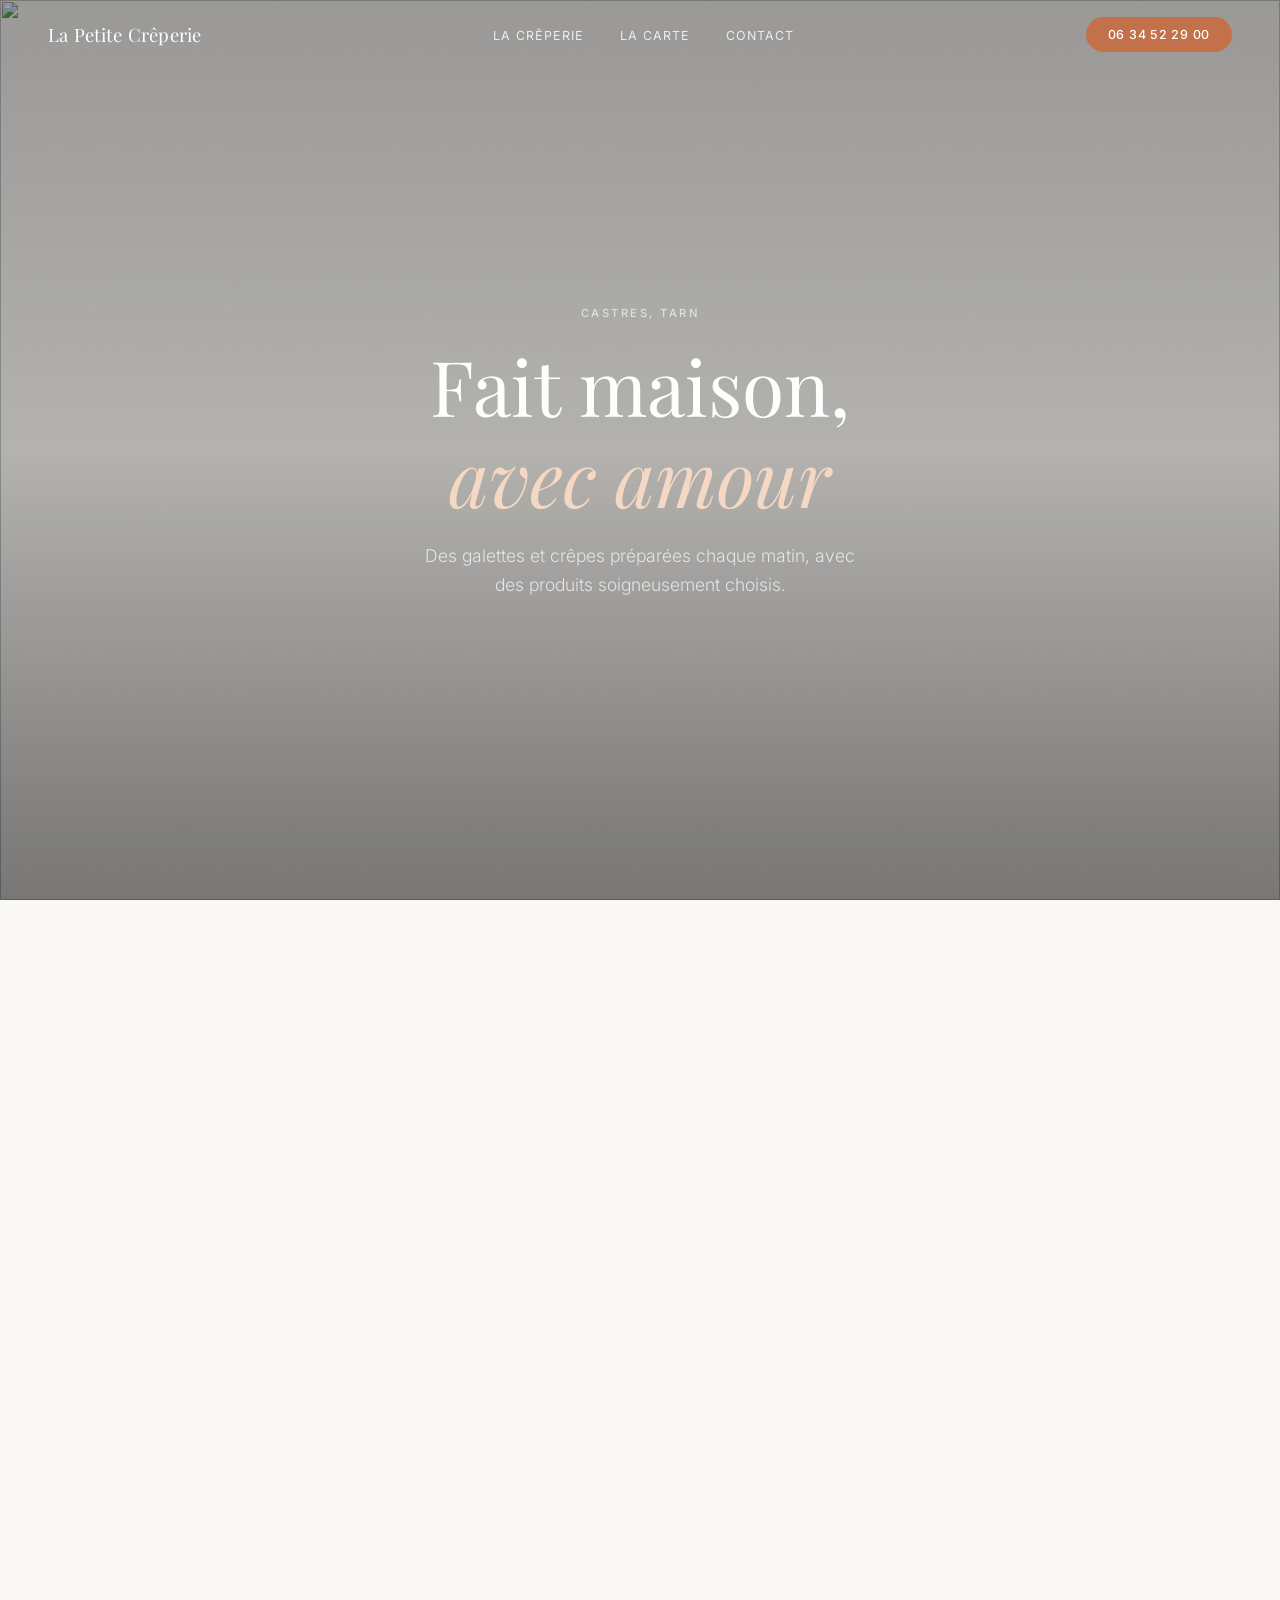
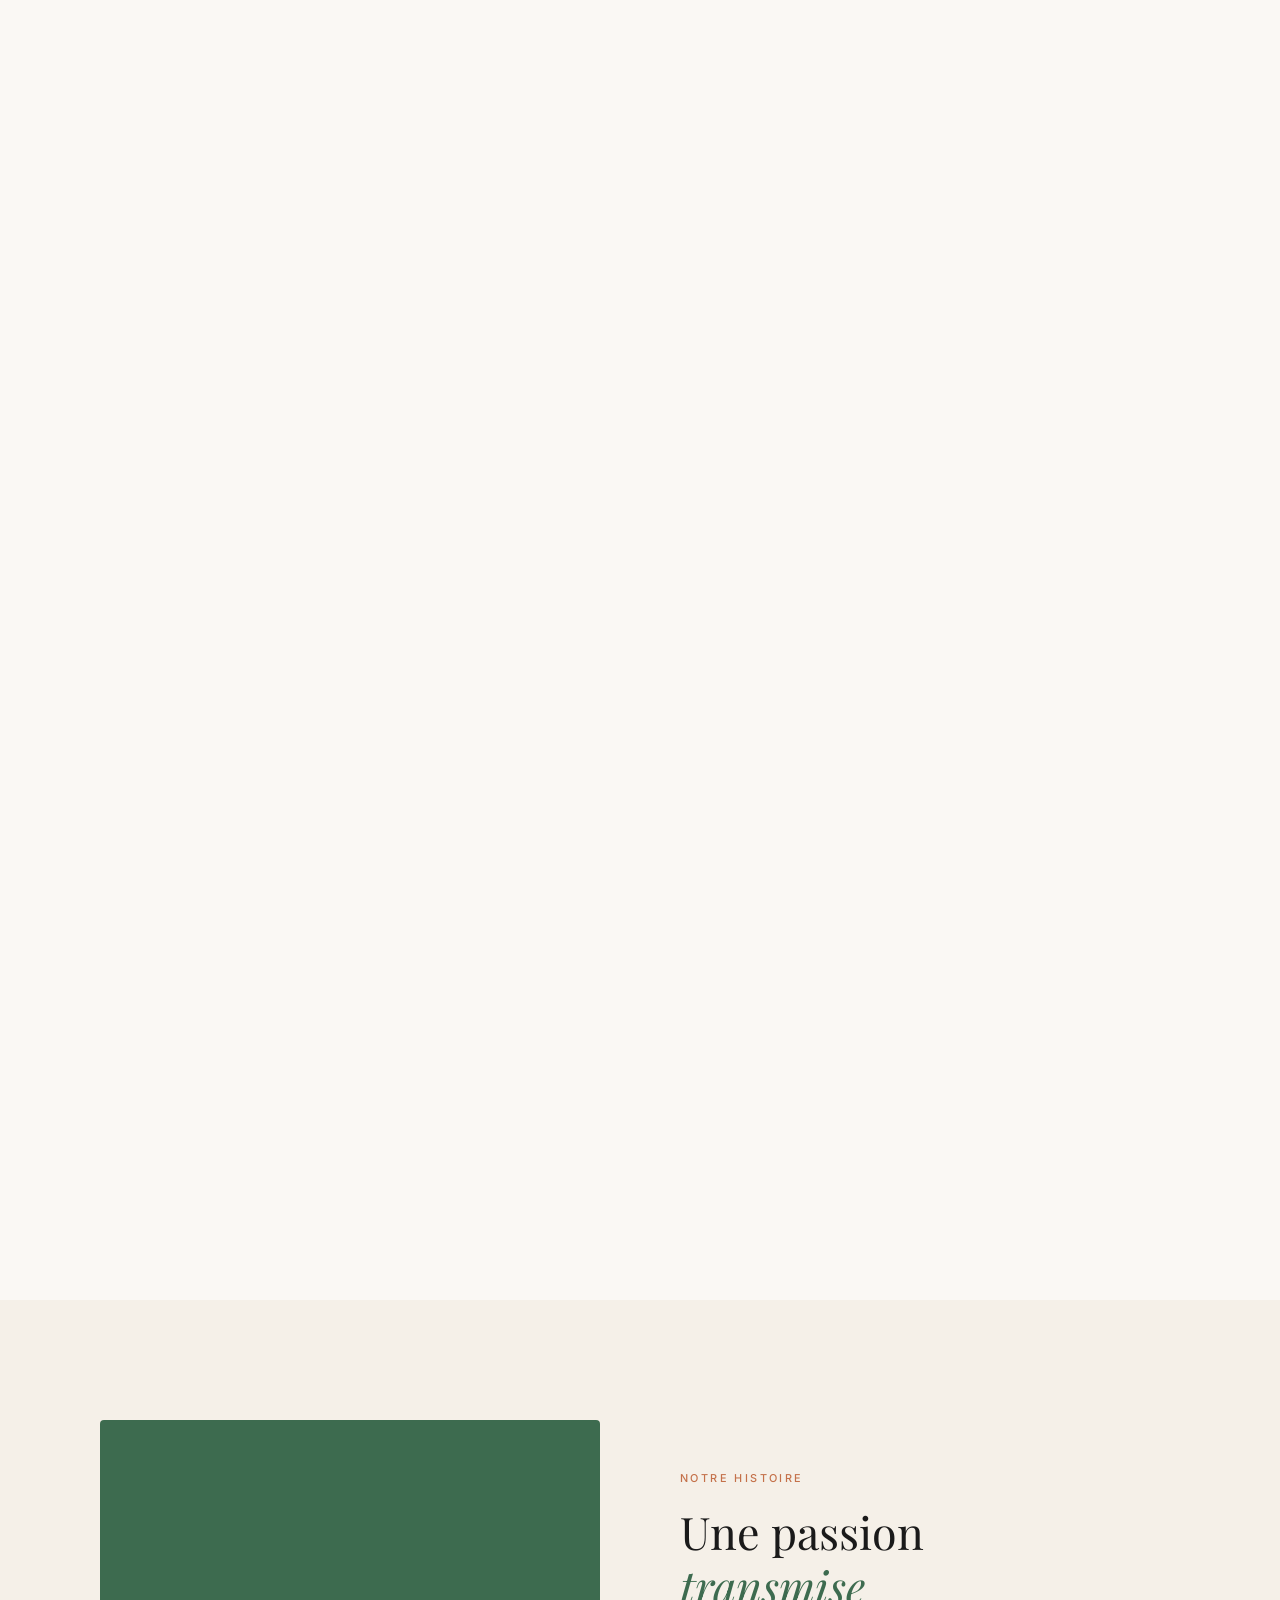
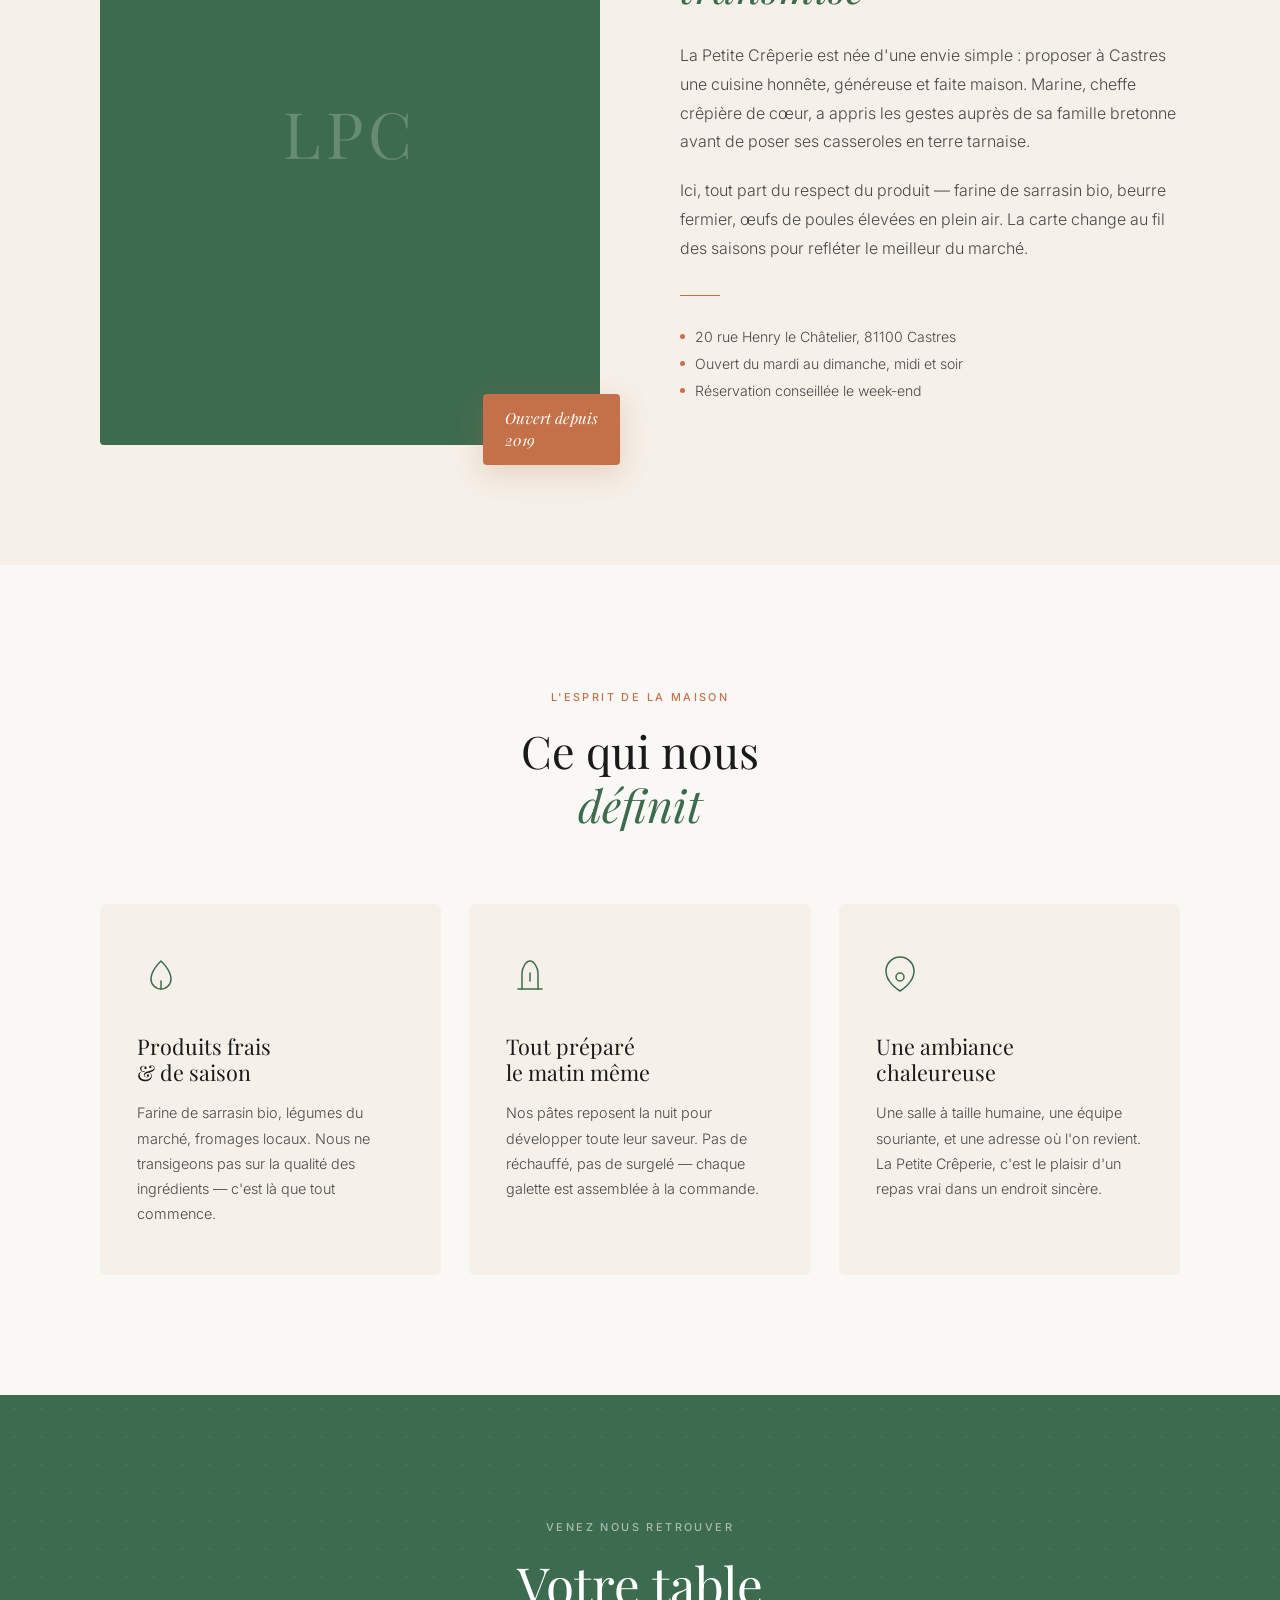
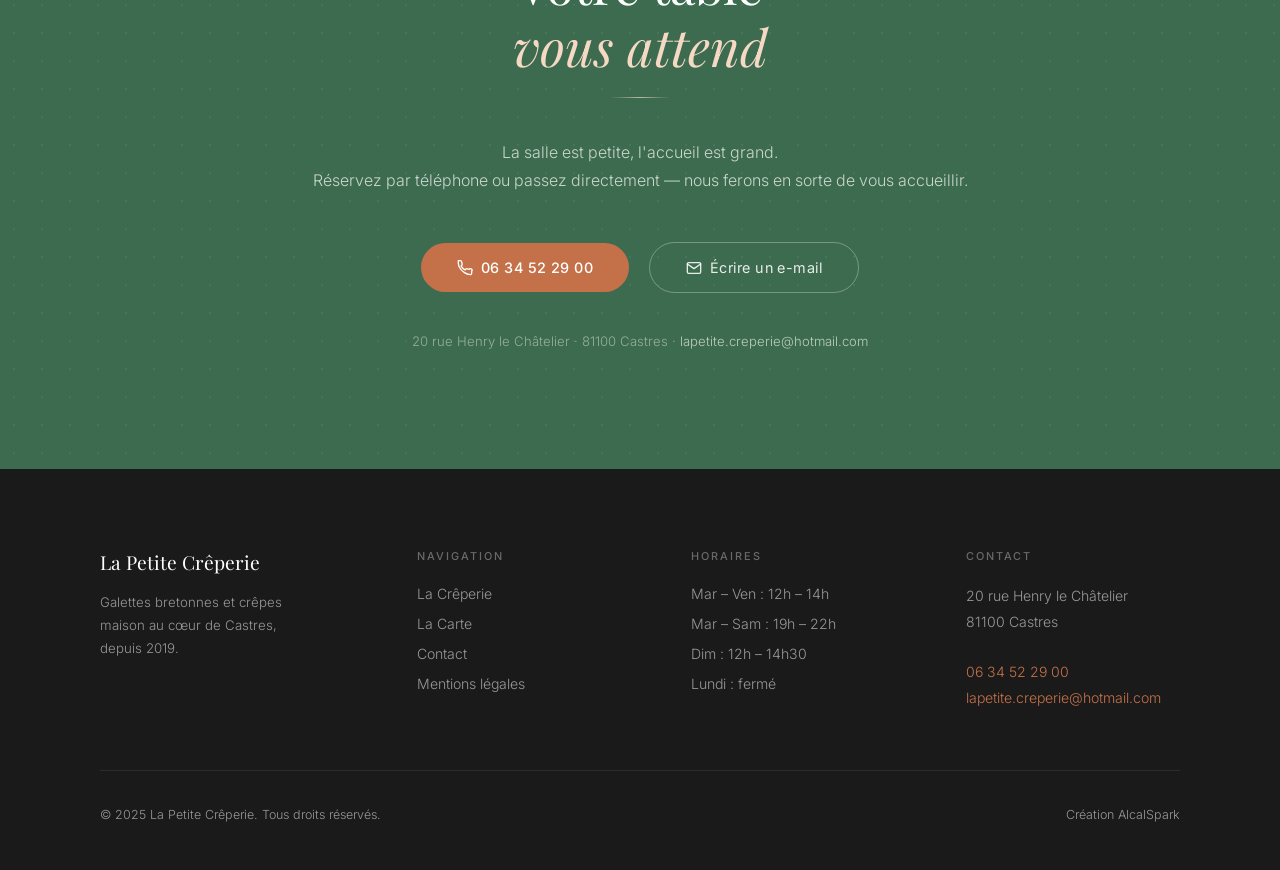
==== commit 83c57fa0: "Ajoute 3 pages + image/vidéo hero en fondu sur index.html index.html — modifications : - Hero : imag" ====
--- a/index.html
+++ b/index.html
@@ -39,6 +39,12 @@
   font-weight: 300;
   overflow-x: hidden;
   -webkit-font-smoothing: antialiased;
+  animation: page-enter 0.4s ease;
+}
+
+@keyframes page-enter {
+  from { opacity: 0; }
+  to   { opacity: 1; }
 }
 
 img { display: block; max-width: 100%; }
@@ -99,9 +105,24 @@
   text-transform: uppercase;
   color: rgba(255,255,255,0.82);
   transition: color 0.3s ease;
+  position: relative;
 }
 .nav.scrolled .nav__links a { color: var(--mid); }
-.nav__links a:hover { color: var(--terra) !important; }
+.nav__links a:hover,
+.nav__links a.active { color: var(--terra) !important; }
+.nav__links a::after {
+  content: '';
+  position: absolute;
+  bottom: -4px;
+  left: 0; right: 0;
+  height: 1px;
+  background: rgba(255,255,255,0.6);
+  transform: scaleX(0);
+  transition: transform 0.25s ease;
+}
+.nav.scrolled .nav__links a::after { background: var(--terra); }
+.nav__links a:hover::after,
+.nav__links a.active::after { transform: scaleX(1); }
 
 .nav__cta {
   font-size: 0.78rem;
@@ -186,7 +207,18 @@
   overflow: hidden;
 }
 
-/* Video */
+/* Static image shown before video scrolls in */
+.hero-bg-image {
+  position: absolute;
+  inset: 0;
+  width: 100%;
+  height: 100%;
+  object-fit: cover;
+  object-position: center;
+  z-index: 0;
+}
+
+/* Video — fades in with scroll, starts hidden */
 .hero-video {
   position: absolute;
   inset: 0;
@@ -194,6 +226,8 @@
   height: 100%;
   object-fit: cover;
   object-position: center;
+  z-index: 1;
+  opacity: 0;
 }
 
 /* Dark overlay over video */
@@ -795,12 +829,12 @@
 
 <!-- Navbar ─────────────────────────────────────────── -->
 <nav class="nav" id="nav" aria-label="Navigation principale">
-  <a href="#" class="nav__logo">La Petite Crêperie</a>
+  <a href="index.html" class="nav__logo">La Petite Crêperie</a>
 
   <ul class="nav__links">
-    <li><a href="#presentation">Notre histoire</a></li>
-    <li><a href="#forts">L'esprit</a></li>
-    <li><a href="#reservation">Réserver</a></li>
+    <li><a href="la-creperie.html">La Crêperie</a></li>
+    <li><a href="carte.html">La Carte</a></li>
+    <li><a href="contact.html">Contact</a></li>
   </ul>
 
   <a href="tel:0634522900" class="nav__cta" aria-label="Appeler le 06 34 52 29 00">06 34 52 29 00</a>
@@ -814,15 +848,24 @@
 
 <!-- Mobile drawer ──────────────────────────────────── -->
 <div class="nav__drawer" id="drawer" role="dialog" aria-label="Menu de navigation">
-  <a href="#presentation" class="drawer__link">Notre histoire</a>
-  <a href="#forts" class="drawer__link">L'esprit</a>
-  <a href="#reservation" class="drawer__link">Réserver</a>
+  <a href="la-creperie.html" class="drawer__link">La Crêperie</a>
+  <a href="carte.html" class="drawer__link">La Carte</a>
+  <a href="contact.html" class="drawer__link">Contact</a>
   <a href="tel:0634522900" class="drawer__cta">06 34 52 29 00</a>
 </div>
 
 <!-- ── Section 1 — Hero scroll-driven video ────────── -->
 <section class="hero-section" id="hero-section" aria-label="Hero">
   <div class="hero-sticky" id="hero-sticky">
+
+    <img
+      class="hero-bg-image"
+      id="hero-bg-image"
+      src="https://static.wixstatic.com/media/7ada0c_9008c38ad68541af8ad2f377e3f0345f~mv2.jpg"
+      alt=""
+      aria-hidden="true"
+      fetchpriority="high"
+    >
 
     <video
       class="hero-video"
@@ -1003,16 +1046,16 @@
 
     <div class="footer-top">
       <div class="footer-brand">
-        <a href="#" class="footer-logo">La Petite Crêperie</a>
+        <a href="index.html" class="footer-logo">La Petite Crêperie</a>
         <p>Galettes bretonnes et crêpes maison au cœur de Castres, depuis 2019.</p>
       </div>
 
       <div class="footer-col">
         <h4>Navigation</h4>
         <ul>
-          <li><a href="#presentation">Notre histoire</a></li>
-          <li><a href="#forts">L'esprit</a></li>
-          <li><a href="#reservation">Réserver</a></li>
+          <li><a href="la-creperie.html">La Crêperie</a></li>
+          <li><a href="carte.html">La Carte</a></li>
+          <li><a href="contact.html">Contact</a></li>
           <li><a href="mentions-legales.html">Mentions légales</a></li>
         </ul>
       </div>
@@ -1081,6 +1124,7 @@
   const isMobile     = window.innerWidth < 1024;
   const heroSection  = document.getElementById('hero-section');
   const video        = document.getElementById('hero-video');
+  const heroBgImage  = document.getElementById('hero-bg-image');
   const heroHint     = document.getElementById('hero-hint');
   const heroCta      = document.getElementById('hero-cta');
   const heroProgress = document.getElementById('hero-progress');
@@ -1123,6 +1167,11 @@
 
     heroProgress.style.width = (progress * 100).toFixed(2) + '%';
 
+    // Fade video in over the first 10% of scroll
+    const videoOpacity = Math.min(1, progress / 0.10);
+    video.style.opacity = String(videoOpacity);
+    if (heroBgImage) heroBgImage.style.visibility = videoOpacity >= 1 ? 'hidden' : 'visible';
+
     if      (progress < 0.30) showPhase(0);
     else if (progress < 0.65) showPhase(1);
     else                      showPhase(2);
@@ -1138,8 +1187,13 @@
   }
 
   if (isMobile) {
-    video.loop    = true;
+    video.loop     = true;
     video.autoplay = true;
+    video.addEventListener('canplay', () => {
+      video.style.transition = 'opacity 0.8s ease';
+      video.style.opacity    = '1';
+      if (heroBgImage) heroBgImage.style.display = 'none';
+    }, { once: true });
     video.play().catch(() => {});
     showPhase(0);
     heroHint.classList.add('hidden');
@@ -1164,6 +1218,27 @@
   );
 
   document.querySelectorAll('.reveal').forEach(el => observer.observe(el));
+
+  // ── Page transitions ────────────────────────────────
+  document.addEventListener('click', e => {
+    const a = e.target.closest('a[href]');
+    if (!a) return;
+    const href = a.getAttribute('href');
+    if (!href || href === '#' || href.startsWith('#') || href.startsWith('tel:') || href.startsWith('mailto:') || a.target === '_blank') return;
+    e.preventDefault();
+    document.body.style.transition = 'opacity 0.32s ease';
+    document.body.style.opacity    = '0';
+    setTimeout(() => { window.location.href = href; }, 340);
+  });
+
+  // ── Active nav link ─────────────────────────────────
+  const currentPage = window.location.pathname.split('/').pop() || 'index.html';
+  document.querySelectorAll('.nav__links a, .nav__drawer a').forEach(a => {
+    const aHref = a.getAttribute('href');
+    if (aHref && aHref !== '#' && (aHref === currentPage || (currentPage === '' && aHref === 'index.html'))) {
+      a.classList.add('active');
+    }
+  });
 })();
 </script>
 
